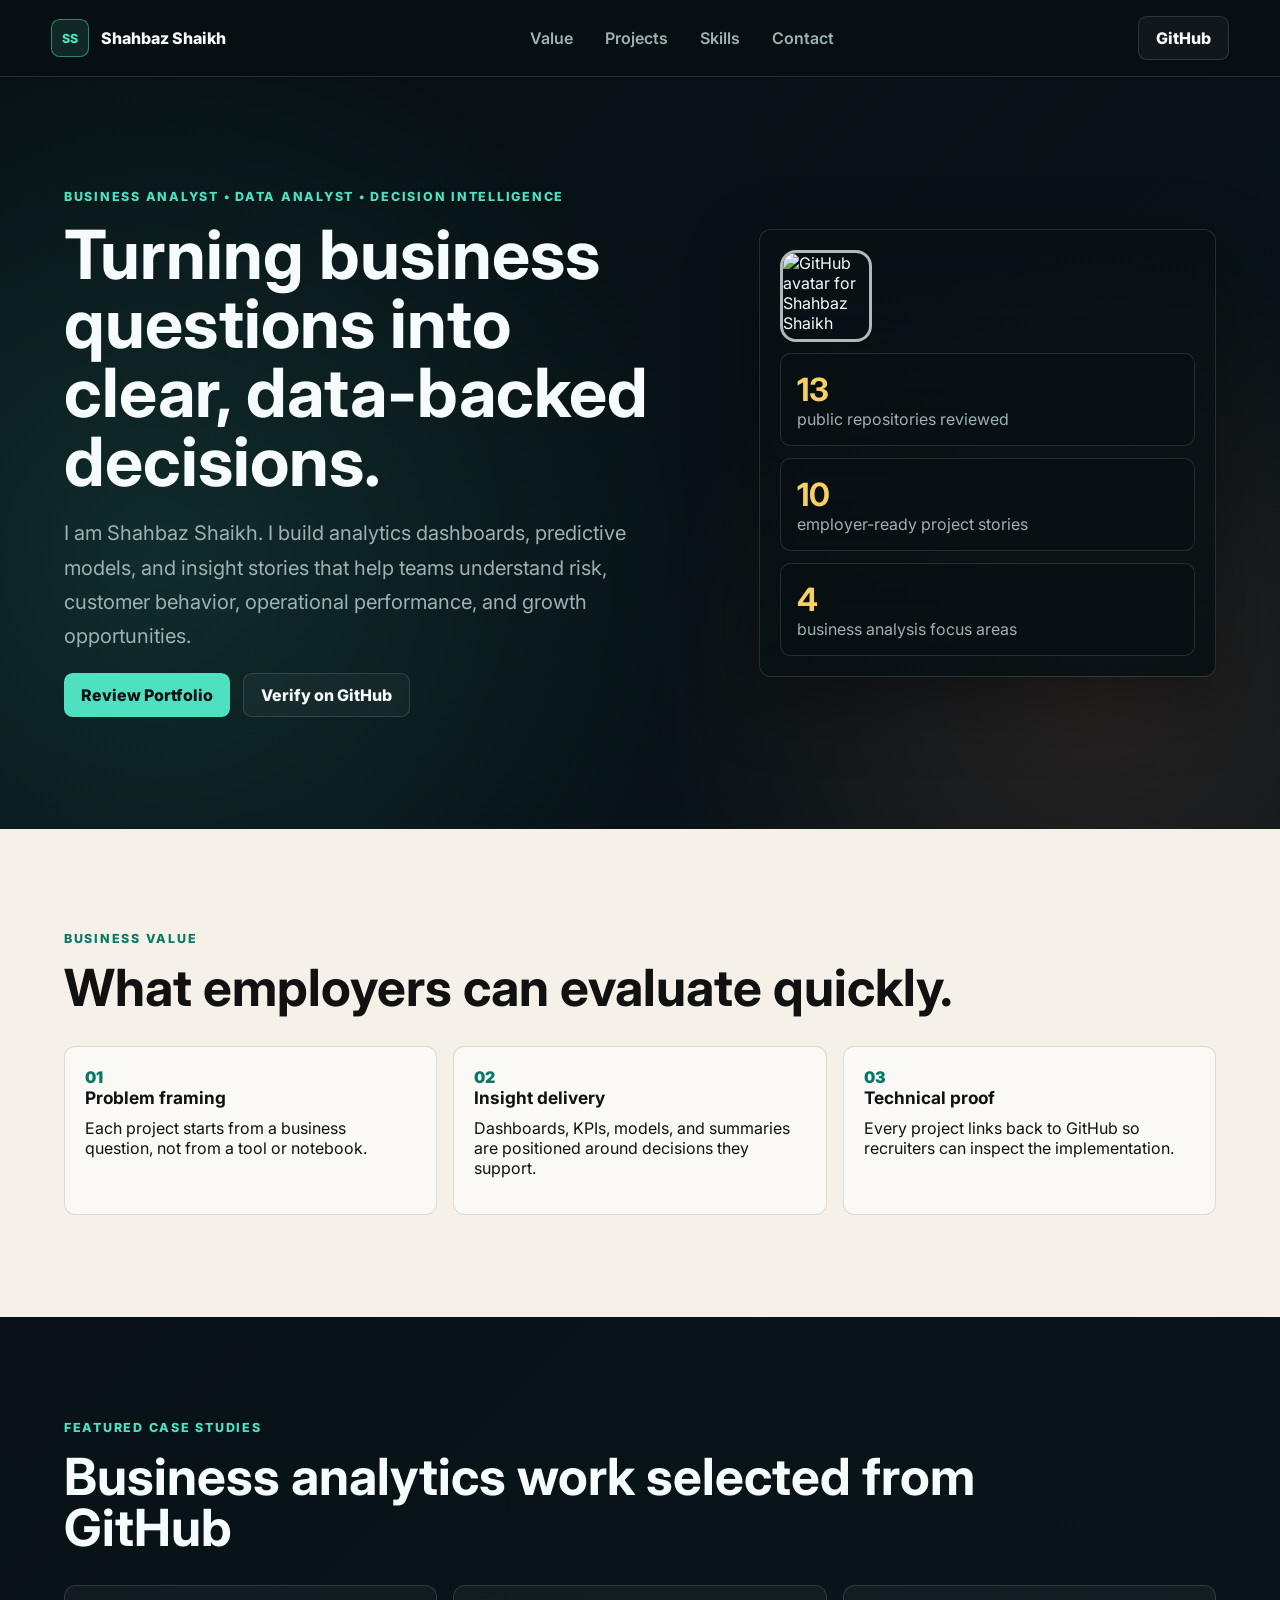
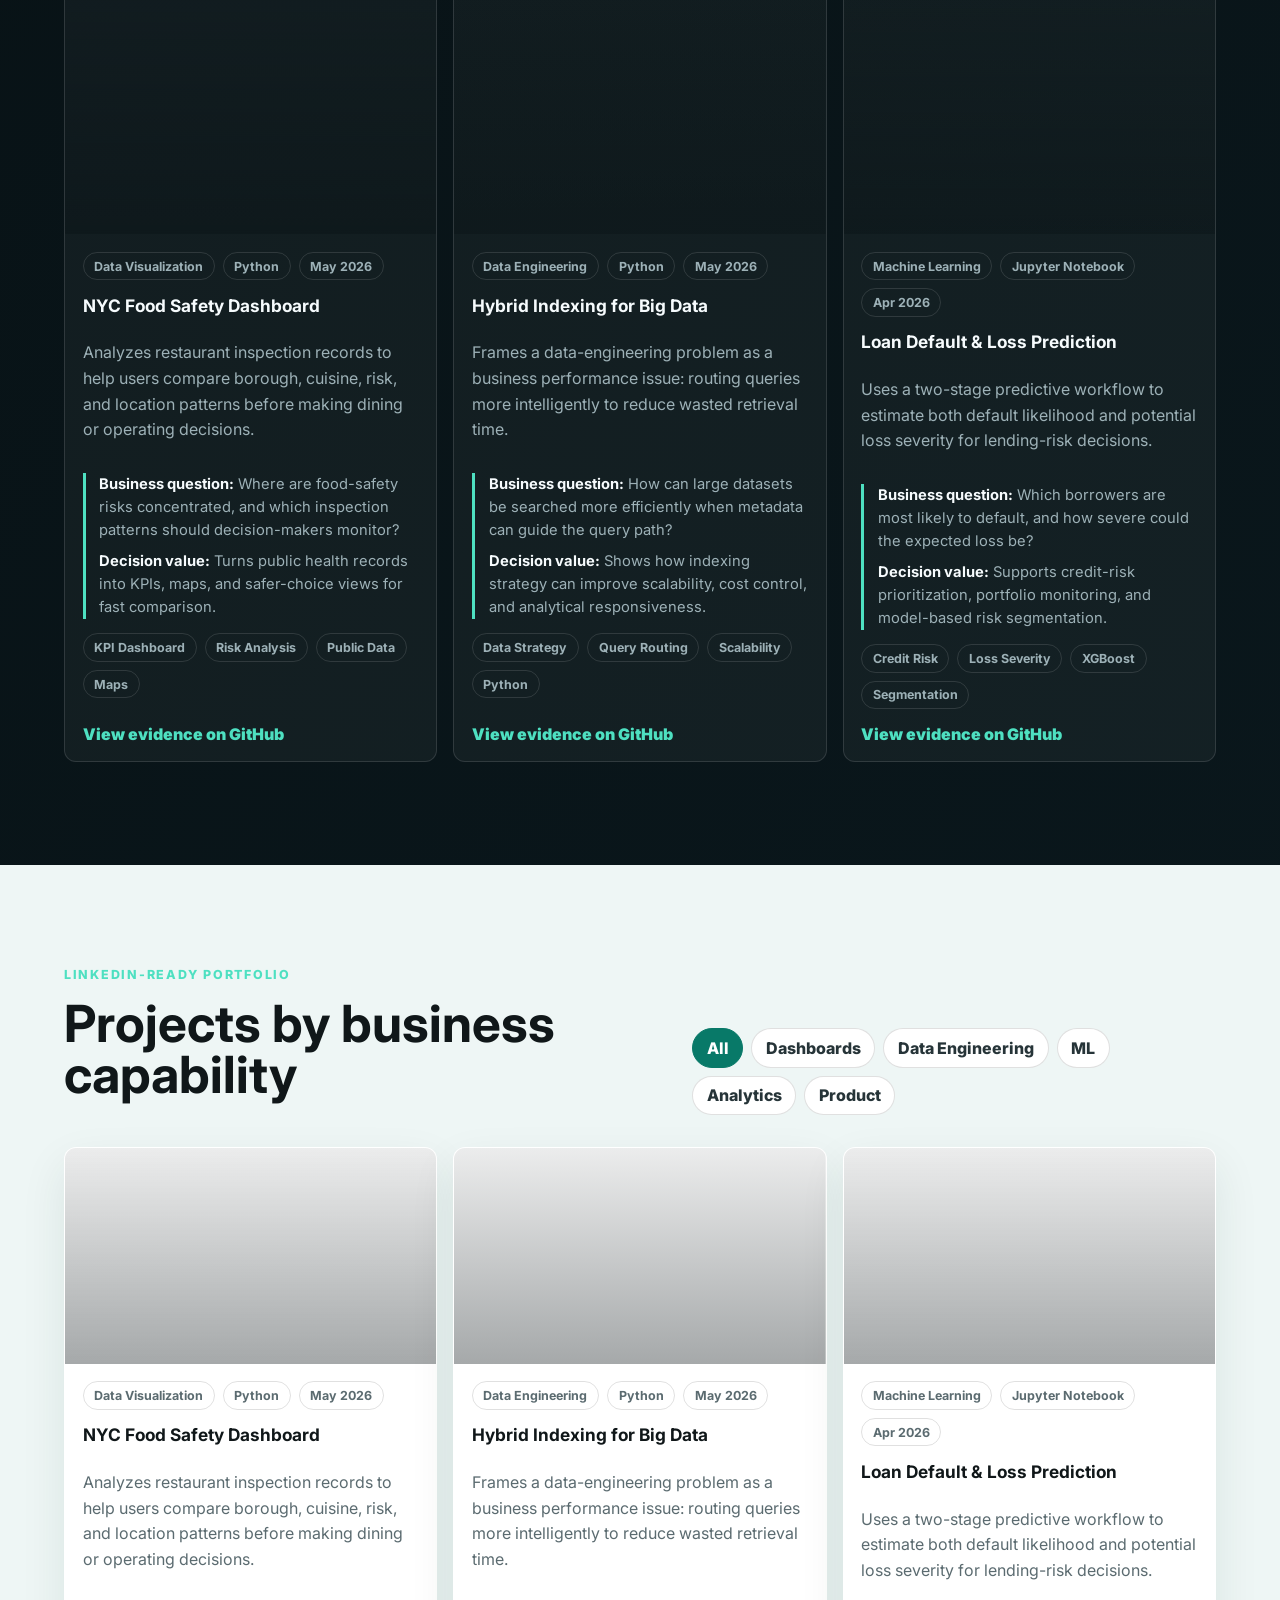
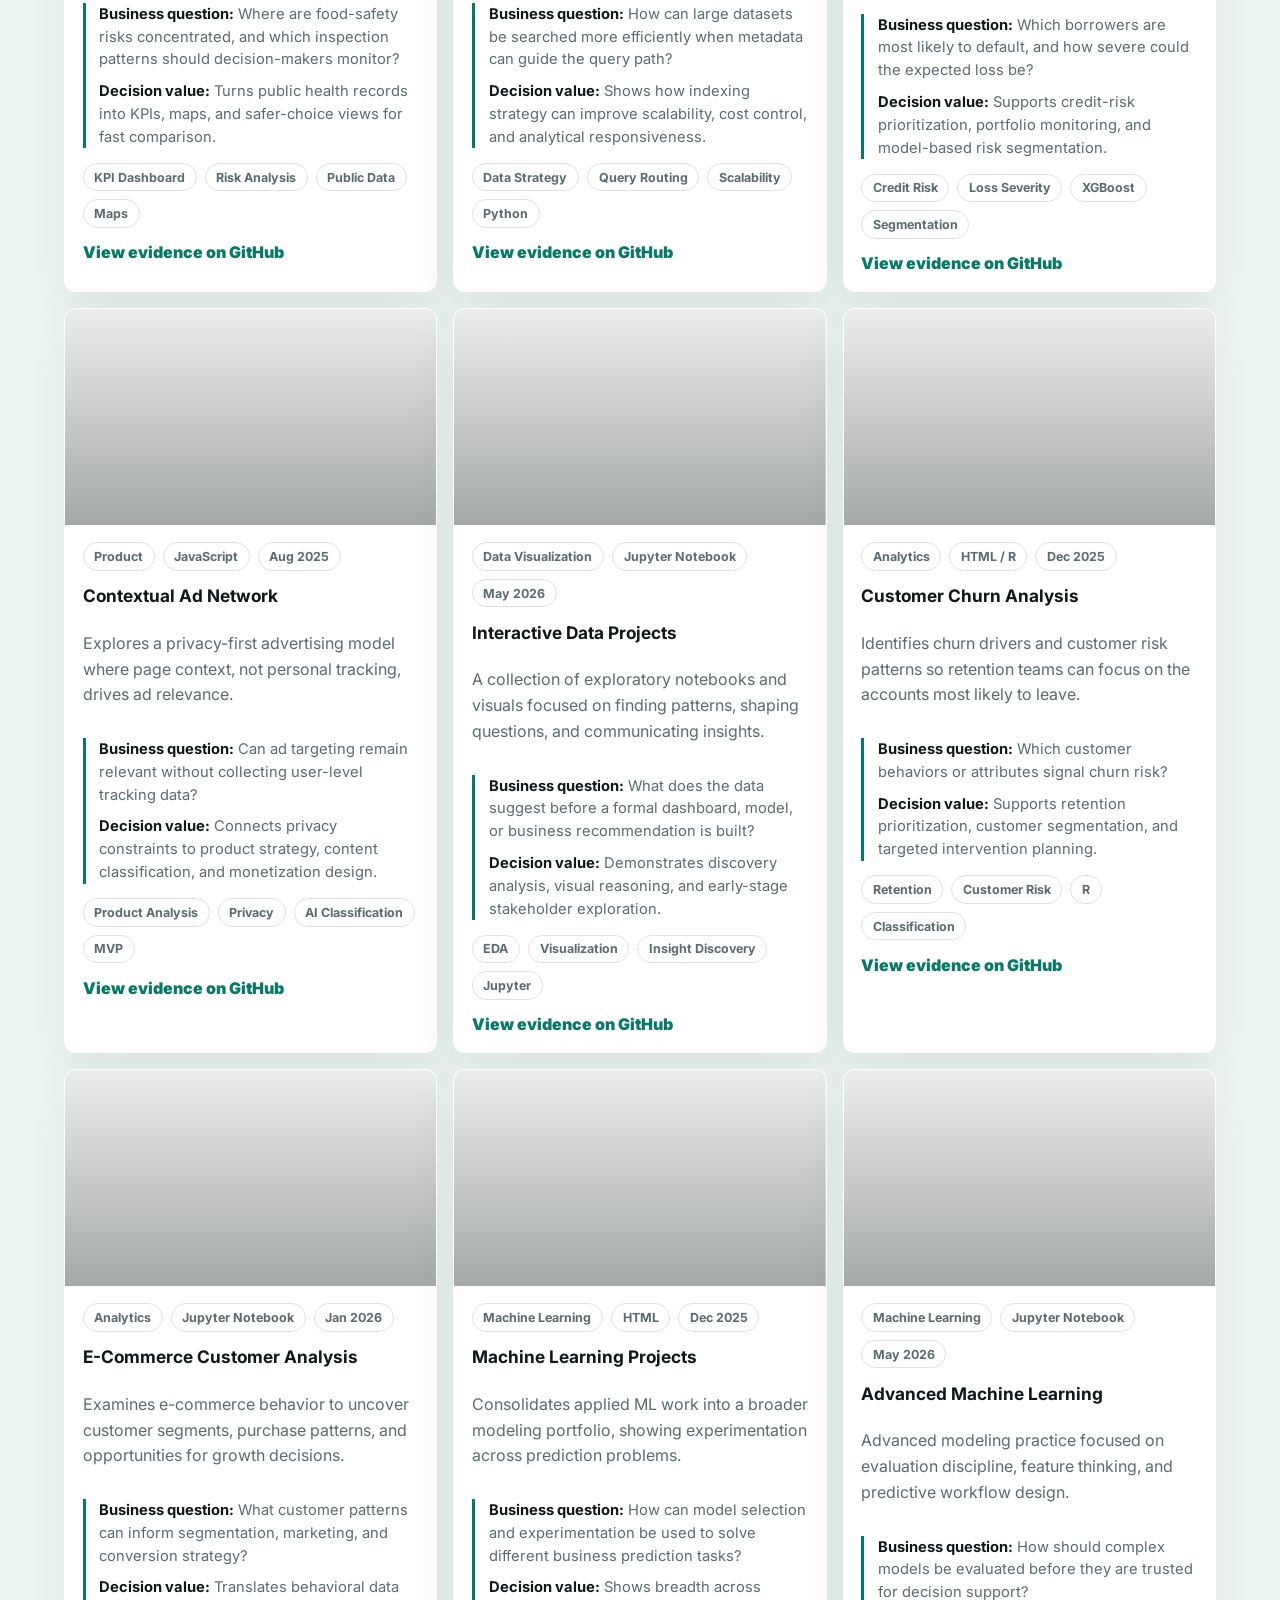
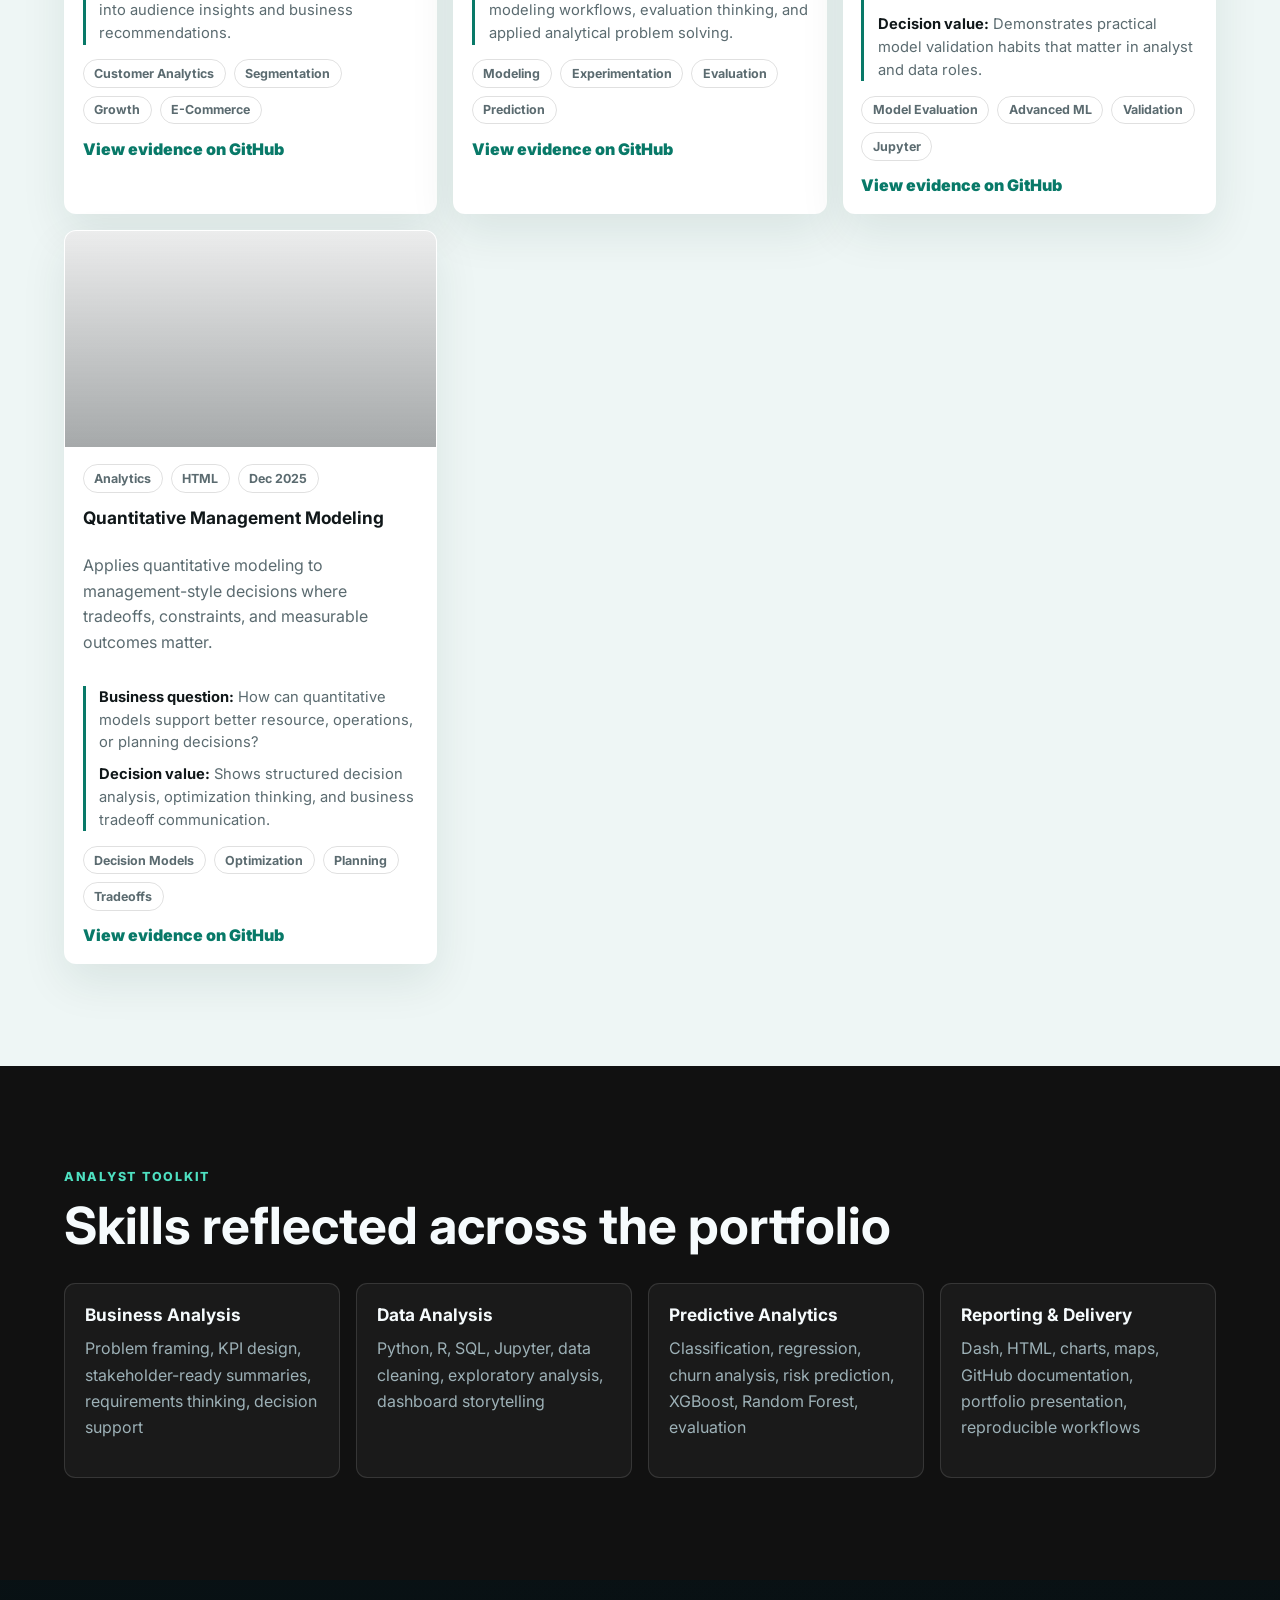
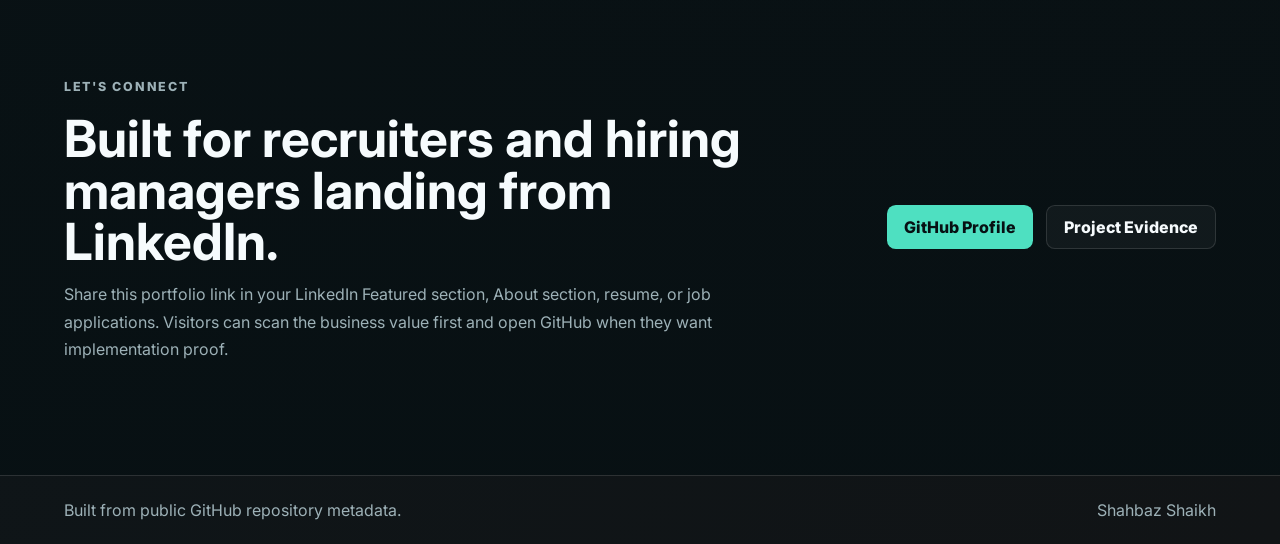
==== index.html @ 3c1bf85a "Create business analytics portfolio" ====
<!doctype html>
<html lang="en">
  <head>
    <meta charset="UTF-8" />
    <meta name="viewport" content="width=device-width, initial-scale=1.0" />
    <title>Shahbaz Shaikh | Business Analytics Portfolio</title>
    <meta
      name="description"
      content="Business analytics portfolio of Shahbaz Shaikh: dashboards, predictive analytics, customer insights, risk modeling, and decision-support projects."
    />
    <meta property="og:title" content="Shahbaz Shaikh | Business Analytics Portfolio" />
    <meta
      property="og:description"
      content="Dashboards, predictive analytics, customer insights, risk modeling, and decision-support projects with GitHub evidence."
    />
    <meta property="og:type" content="website" />
    <meta property="og:image" content="https://avatars.githubusercontent.com/u/182519014?v=4" />
    <meta name="twitter:card" content="summary" />
    <link rel="preconnect" href="https://fonts.googleapis.com" />
    <link rel="preconnect" href="https://fonts.gstatic.com" crossorigin />
    <link
      href="https://fonts.googleapis.com/css2?family=Inter:wght@400;500;600;700;800&display=swap"
      rel="stylesheet"
    />
    <link rel="stylesheet" href="styles.css" />
  </head>
  <body>
    <header class="site-header">
      <a class="brand" href="#home" aria-label="Shahbaz Shaikh home">
        <span class="brand-mark">SS</span>
        <span>Shahbaz Shaikh</span>
      </a>
      <nav class="nav-links" aria-label="Primary navigation">
        <a href="#work">Value</a>
        <a href="#projects">Projects</a>
        <a href="#skills">Skills</a>
        <a href="#contact">Contact</a>
      </nav>
      <a class="header-button" href="https://github.com/ShahbazShaikh96" target="_blank" rel="noreferrer">GitHub</a>
    </header>

    <main>
      <section class="hero" id="home">
        <div class="hero-copy">
          <p class="eyebrow">Business Analyst • Data Analyst • Decision Intelligence</p>
          <h1>Turning business questions into clear, data-backed decisions.</h1>
          <p class="hero-lede">
            I am Shahbaz Shaikh. I build analytics dashboards, predictive models, and insight
            stories that help teams understand risk, customer behavior, operational performance,
            and growth opportunities.
          </p>
          <div class="hero-actions">
            <a class="primary-button" href="#projects">Review Portfolio</a>
            <a class="secondary-button" href="https://github.com/ShahbazShaikh96?tab=repositories" target="_blank" rel="noreferrer">Verify on GitHub</a>
          </div>
        </div>
        <div class="hero-panel" aria-label="Portfolio summary">
          <img
            class="avatar"
            src="https://avatars.githubusercontent.com/u/182519014?v=4"
            alt="GitHub avatar for Shahbaz Shaikh"
          />
          <div class="signal-grid">
            <div>
              <strong>13</strong>
              <span>public repositories reviewed</span>
            </div>
            <div>
              <strong>10</strong>
              <span>employer-ready project stories</span>
            </div>
            <div>
              <strong>4</strong>
              <span>business analysis focus areas</span>
            </div>
          </div>
        </div>
      </section>

      <section class="section intro-band" id="work">
        <div class="section-heading">
          <p class="eyebrow">Business Value</p>
          <h2>What employers can evaluate quickly.</h2>
        </div>
        <div class="proof-grid">
          <article>
            <span>01</span>
            <h3>Problem framing</h3>
            <p>Each project starts from a business question, not from a tool or notebook.</p>
          </article>
          <article>
            <span>02</span>
            <h3>Insight delivery</h3>
            <p>Dashboards, KPIs, models, and summaries are positioned around decisions they support.</p>
          </article>
          <article>
            <span>03</span>
            <h3>Technical proof</h3>
            <p>Every project links back to GitHub so recruiters can inspect the implementation.</p>
          </article>
        </div>
      </section>

      <section class="section featured-section">
        <div class="section-heading">
          <p class="eyebrow">Featured Case Studies</p>
          <h2>Business analytics work selected from GitHub</h2>
        </div>
        <div class="featured-grid" id="featuredProjects"></div>
      </section>

      <section class="section projects-section" id="projects">
        <div class="section-heading project-heading">
          <div>
            <p class="eyebrow">LinkedIn-Ready Portfolio</p>
            <h2>Projects by business capability</h2>
          </div>
          <div class="filters" aria-label="Project filters">
            <button class="filter-button active" type="button" data-filter="all">All</button>
            <button class="filter-button" type="button" data-filter="Data Visualization">Dashboards</button>
            <button class="filter-button" type="button" data-filter="Data Engineering">Data Engineering</button>
            <button class="filter-button" type="button" data-filter="Machine Learning">ML</button>
            <button class="filter-button" type="button" data-filter="Analytics">Analytics</button>
            <button class="filter-button" type="button" data-filter="Product">Product</button>
          </div>
        </div>
        <div class="project-grid" id="projectGrid"></div>
      </section>

      <section class="section skills-section" id="skills">
        <div class="section-heading">
          <p class="eyebrow">Analyst Toolkit</p>
          <h2>Skills reflected across the portfolio</h2>
        </div>
        <div class="skills-grid">
          <div>
            <h3>Business Analysis</h3>
            <p>Problem framing, KPI design, stakeholder-ready summaries, requirements thinking, decision support</p>
          </div>
          <div>
            <h3>Data Analysis</h3>
            <p>Python, R, SQL, Jupyter, data cleaning, exploratory analysis, dashboard storytelling</p>
          </div>
          <div>
            <h3>Predictive Analytics</h3>
            <p>Classification, regression, churn analysis, risk prediction, XGBoost, Random Forest, evaluation</p>
          </div>
          <div>
            <h3>Reporting & Delivery</h3>
            <p>Dash, HTML, charts, maps, GitHub documentation, portfolio presentation, reproducible workflows</p>
          </div>
        </div>
      </section>

      <section class="contact-section" id="contact">
        <div>
          <p class="eyebrow">Let's Connect</p>
          <h2>Built for recruiters and hiring managers landing from LinkedIn.</h2>
          <p>
            Share this portfolio link in your LinkedIn Featured section, About section, resume, or
            job applications. Visitors can scan the business value first and open GitHub when they
            want implementation proof.
          </p>
        </div>
        <div class="contact-actions">
          <a class="primary-button" href="https://github.com/ShahbazShaikh96" target="_blank" rel="noreferrer">GitHub Profile</a>
          <a class="secondary-button" href="#projects">Project Evidence</a>
        </div>
      </section>
    </main>

    <footer class="site-footer">
      <span>Built from public GitHub repository metadata.</span>
      <span>Shahbaz Shaikh</span>
    </footer>

    <script src="script.js"></script>
  </body>
</html>
---- styles.css ----
:root {
  color-scheme: dark;
  --bg: #091014;
  --panel: #101b21;
  --panel-2: #14252b;
  --text: #f6fbfd;
  --muted: #9db1b7;
  --line: rgba(255, 255, 255, 0.12);
  --teal: #4ee0c1;
  --coral: #ff8b6b;
  --gold: #f6cf65;
  --blue: #75b7ff;
  --ink: #071013;
  --shadow: 0 24px 70px rgba(0, 0, 0, 0.36);
}

* {
  box-sizing: border-box;
}

html {
  scroll-behavior: smooth;
}

body {
  margin: 0;
  min-width: 320px;
  background:
    radial-gradient(circle at 12% 8%, rgba(78, 224, 193, 0.13), transparent 34rem),
    radial-gradient(circle at 86% 10%, rgba(255, 139, 107, 0.12), transparent 28rem),
    linear-gradient(135deg, #071013 0%, #0a171c 48%, #111416 100%);
  color: var(--text);
  font-family: Inter, system-ui, -apple-system, BlinkMacSystemFont, "Segoe UI", sans-serif;
}

a {
  color: inherit;
  text-decoration: none;
}

button {
  font: inherit;
}

.site-header {
  position: sticky;
  top: 0;
  z-index: 10;
  display: flex;
  align-items: center;
  justify-content: space-between;
  gap: 1rem;
  padding: 1rem clamp(1rem, 4vw, 4rem);
  border-bottom: 1px solid var(--line);
  background: rgba(9, 16, 20, 0.84);
  backdrop-filter: blur(18px);
}

.brand,
.nav-links,
.hero-actions,
.contact-actions,
.filters {
  display: flex;
  align-items: center;
}

.brand {
  gap: 0.75rem;
  font-weight: 800;
}

.brand-mark {
  display: grid;
  width: 2.35rem;
  height: 2.35rem;
  place-items: center;
  border: 1px solid rgba(78, 224, 193, 0.5);
  border-radius: 0.55rem;
  background: rgba(78, 224, 193, 0.12);
  color: var(--teal);
  font-size: 0.78rem;
  letter-spacing: 0;
}

.nav-links {
  gap: clamp(0.8rem, 3vw, 2rem);
  color: var(--muted);
  font-weight: 600;
}

.nav-links a:hover {
  color: var(--text);
}

.header-button,
.primary-button,
.secondary-button {
  display: inline-flex;
  min-height: 2.75rem;
  align-items: center;
  justify-content: center;
  border-radius: 0.55rem;
  padding: 0 1.05rem;
  font-weight: 800;
}

.header-button,
.secondary-button {
  border: 1px solid var(--line);
  background: rgba(255, 255, 255, 0.04);
}

.primary-button {
  background: var(--teal);
  color: var(--ink);
}

.hero {
  display: grid;
  min-height: calc(92vh - 4.75rem);
  grid-template-columns: minmax(0, 1.15fr) minmax(20rem, 0.85fr);
  align-items: center;
  gap: clamp(2rem, 6vw, 5rem);
  padding: clamp(3rem, 7vw, 5.5rem) clamp(1rem, 5vw, 5rem);
}

.hero-copy {
  max-width: 58rem;
}

.eyebrow {
  margin: 0 0 1rem;
  color: var(--teal);
  font-size: 0.78rem;
  font-weight: 800;
  letter-spacing: 0.14em;
  text-transform: uppercase;
}

h1,
h2,
h3,
p {
  margin-top: 0;
}

h1 {
  max-width: 18ch;
  margin-bottom: 1.25rem;
  font-size: clamp(2.55rem, 5.3vw, 4.7rem);
  line-height: 1.02;
  letter-spacing: 0;
}

h2 {
  margin-bottom: 0.9rem;
  font-size: clamp(2rem, 4vw, 3.8rem);
  line-height: 1;
  letter-spacing: 0;
}

h3 {
  margin-bottom: 0.65rem;
  font-size: 1.08rem;
}

.hero-lede {
  max-width: 43rem;
  color: var(--muted);
  font-size: clamp(1.05rem, 2vw, 1.26rem);
  line-height: 1.7;
}

.hero-actions,
.contact-actions {
  flex-wrap: wrap;
  gap: 0.85rem;
}

.hero-panel {
  min-height: 28rem;
  border: 1px solid var(--line);
  border-radius: 0.75rem;
  background:
    linear-gradient(rgba(7, 16, 19, 0.42), rgba(7, 16, 19, 0.86)),
    url("https://images.unsplash.com/photo-1516321318423-f06f85e504b3?auto=format&fit=crop&w=1200&q=80") center / cover;
  box-shadow: var(--shadow);
  padding: 1.25rem;
  display: flex;
  flex-direction: column;
  justify-content: space-between;
}

.avatar {
  width: 5.75rem;
  height: 5.75rem;
  border: 3px solid rgba(255, 255, 255, 0.7);
  border-radius: 1rem;
  object-fit: cover;
}

.signal-grid {
  display: grid;
  gap: 0.75rem;
}

.signal-grid div {
  border: 1px solid var(--line);
  border-radius: 0.65rem;
  background: rgba(9, 16, 20, 0.72);
  padding: 1rem;
}

.signal-grid strong {
  display: block;
  color: var(--gold);
  font-size: 2rem;
}

.signal-grid span {
  color: var(--muted);
}

.section {
  padding: clamp(4rem, 8vw, 7rem) clamp(1rem, 5vw, 5rem);
}

.section-heading {
  max-width: 58rem;
  margin-bottom: 2rem;
}

.intro-band {
  background: #f5f1e8;
  color: #111;
}

.intro-band .eyebrow {
  color: #087968;
}

.proof-grid,
.featured-grid,
.project-grid,
.skills-grid {
  display: grid;
  gap: 1rem;
}

.proof-grid {
  grid-template-columns: repeat(3, minmax(0, 1fr));
}

.proof-grid article,
.skills-grid div {
  border: 1px solid rgba(0, 0, 0, 0.12);
  border-radius: 0.7rem;
  background: rgba(255, 255, 255, 0.58);
  padding: 1.25rem;
}

.proof-grid span {
  color: #087968;
  font-weight: 900;
}

.featured-grid {
  grid-template-columns: repeat(3, minmax(0, 1fr));
}

.featured-card,
.project-card {
  overflow: hidden;
  border: 1px solid var(--line);
  border-radius: 0.75rem;
  background: rgba(255, 255, 255, 0.045);
}

.featured-card {
  min-height: 40rem;
  display: flex;
  flex-direction: column;
}

.project-image {
  min-height: 13.5rem;
  background-position: center;
  background-size: cover;
}

.featured-card .project-image {
  min-height: 15.5rem;
}

.card-body {
  display: flex;
  min-height: 0;
  flex: 1;
  flex-direction: column;
  gap: 0.9rem;
  padding: 1.1rem;
}

.project-meta,
.tag-list {
  display: flex;
  flex-wrap: wrap;
  gap: 0.5rem;
}

.project-meta span,
.tag-list span {
  border: 1px solid var(--line);
  border-radius: 999px;
  padding: 0.36rem 0.66rem;
  color: var(--muted);
  font-size: 0.78rem;
  font-weight: 700;
}

.card-body p {
  color: var(--muted);
  line-height: 1.6;
}

.impact-list {
  display: grid;
  gap: 0.55rem;
  border-left: 3px solid var(--teal);
  padding-left: 0.85rem;
}

.impact-list p {
  margin: 0;
  font-size: 0.92rem;
  line-height: 1.55;
}

.impact-list strong {
  color: var(--text);
}

.card-link {
  margin-top: auto;
  color: var(--teal);
  font-weight: 900;
}

.projects-section {
  background: #eef6f5;
  color: #101719;
}

.project-heading {
  max-width: none;
  display: flex;
  align-items: end;
  justify-content: space-between;
  gap: 1rem;
}

.filters {
  flex-wrap: wrap;
  gap: 0.5rem;
}

.filter-button {
  min-height: 2.45rem;
  border: 1px solid rgba(0, 0, 0, 0.12);
  border-radius: 999px;
  background: white;
  color: #263438;
  cursor: pointer;
  font-weight: 800;
  padding: 0 0.85rem;
}

.filter-button.active {
  border-color: #087968;
  background: #087968;
  color: white;
}

.project-grid {
  grid-template-columns: repeat(3, minmax(0, 1fr));
}

.project-card {
  background: white;
  color: #101719;
  box-shadow: 0 18px 46px rgba(13, 52, 48, 0.09);
}

.project-card .card-body p,
.project-card .project-meta span,
.project-card .tag-list span {
  color: #5b6b70;
}

.project-card .impact-list {
  border-left-color: #087968;
}

.project-card .impact-list strong {
  color: #101719;
}

.project-card .project-meta span,
.project-card .tag-list span {
  border-color: rgba(0, 0, 0, 0.12);
}

.project-card .card-link {
  color: #087968;
}

.skills-section {
  background: #111;
}

.skills-grid {
  grid-template-columns: repeat(4, minmax(0, 1fr));
}

.skills-grid div {
  border-color: var(--line);
  background: rgba(255, 255, 255, 0.04);
}

.skills-grid p {
  color: var(--muted);
  line-height: 1.65;
}

.contact-section {
  display: flex;
  align-items: center;
  justify-content: space-between;
  gap: 2rem;
  padding: clamp(4rem, 8vw, 6rem) clamp(1rem, 5vw, 5rem);
  background:
    linear-gradient(rgba(7, 16, 19, 0.78), rgba(7, 16, 19, 0.9)),
    url("https://images.unsplash.com/photo-1451187580459-43490279c0fa?auto=format&fit=crop&w=1600&q=80") center / cover;
}

.contact-section > div:first-child {
  max-width: 45rem;
}

.contact-section p {
  color: var(--muted);
  line-height: 1.7;
}

.site-footer {
  display: flex;
  justify-content: space-between;
  gap: 1rem;
  padding: 1.5rem clamp(1rem, 5vw, 5rem);
  color: var(--muted);
  border-top: 1px solid var(--line);
}

@media (max-width: 980px) {
  .hero,
  .proof-grid,
  .featured-grid,
  .project-grid,
  .skills-grid {
    grid-template-columns: 1fr 1fr;
  }

  .hero {
    min-height: auto;
  }

  .project-heading,
  .contact-section {
    align-items: flex-start;
    flex-direction: column;
  }
}

@media (max-width: 720px) {
  .site-header {
    align-items: flex-start;
    flex-direction: column;
  }

  .nav-links {
    width: 100%;
    justify-content: space-between;
  }

  .header-button {
    display: none;
  }

  .hero,
  .proof-grid,
  .featured-grid,
  .project-grid,
  .skills-grid {
    grid-template-columns: 1fr;
  }

  h1 {
    font-size: clamp(2.7rem, 17vw, 4.8rem);
  }

  .hero-panel {
    min-height: 25rem;
  }

  .site-footer {
    flex-direction: column;
  }
}
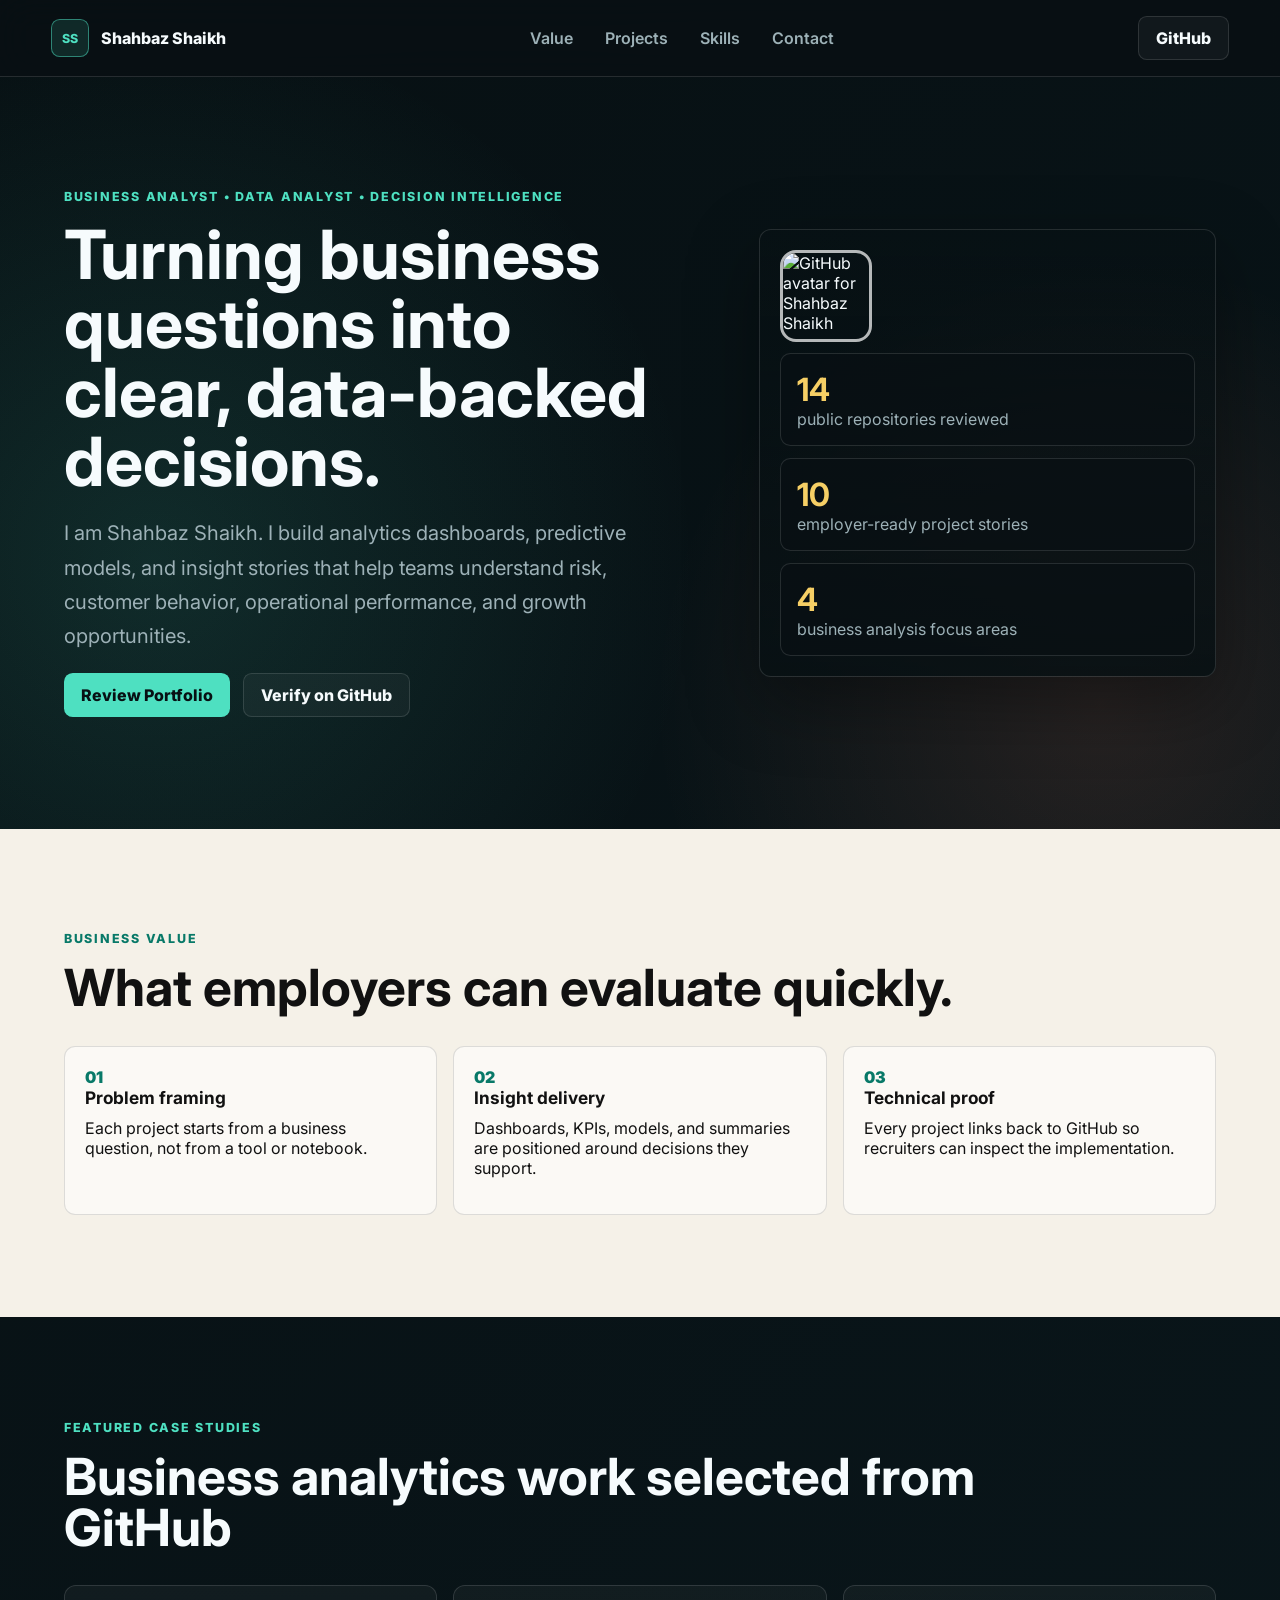
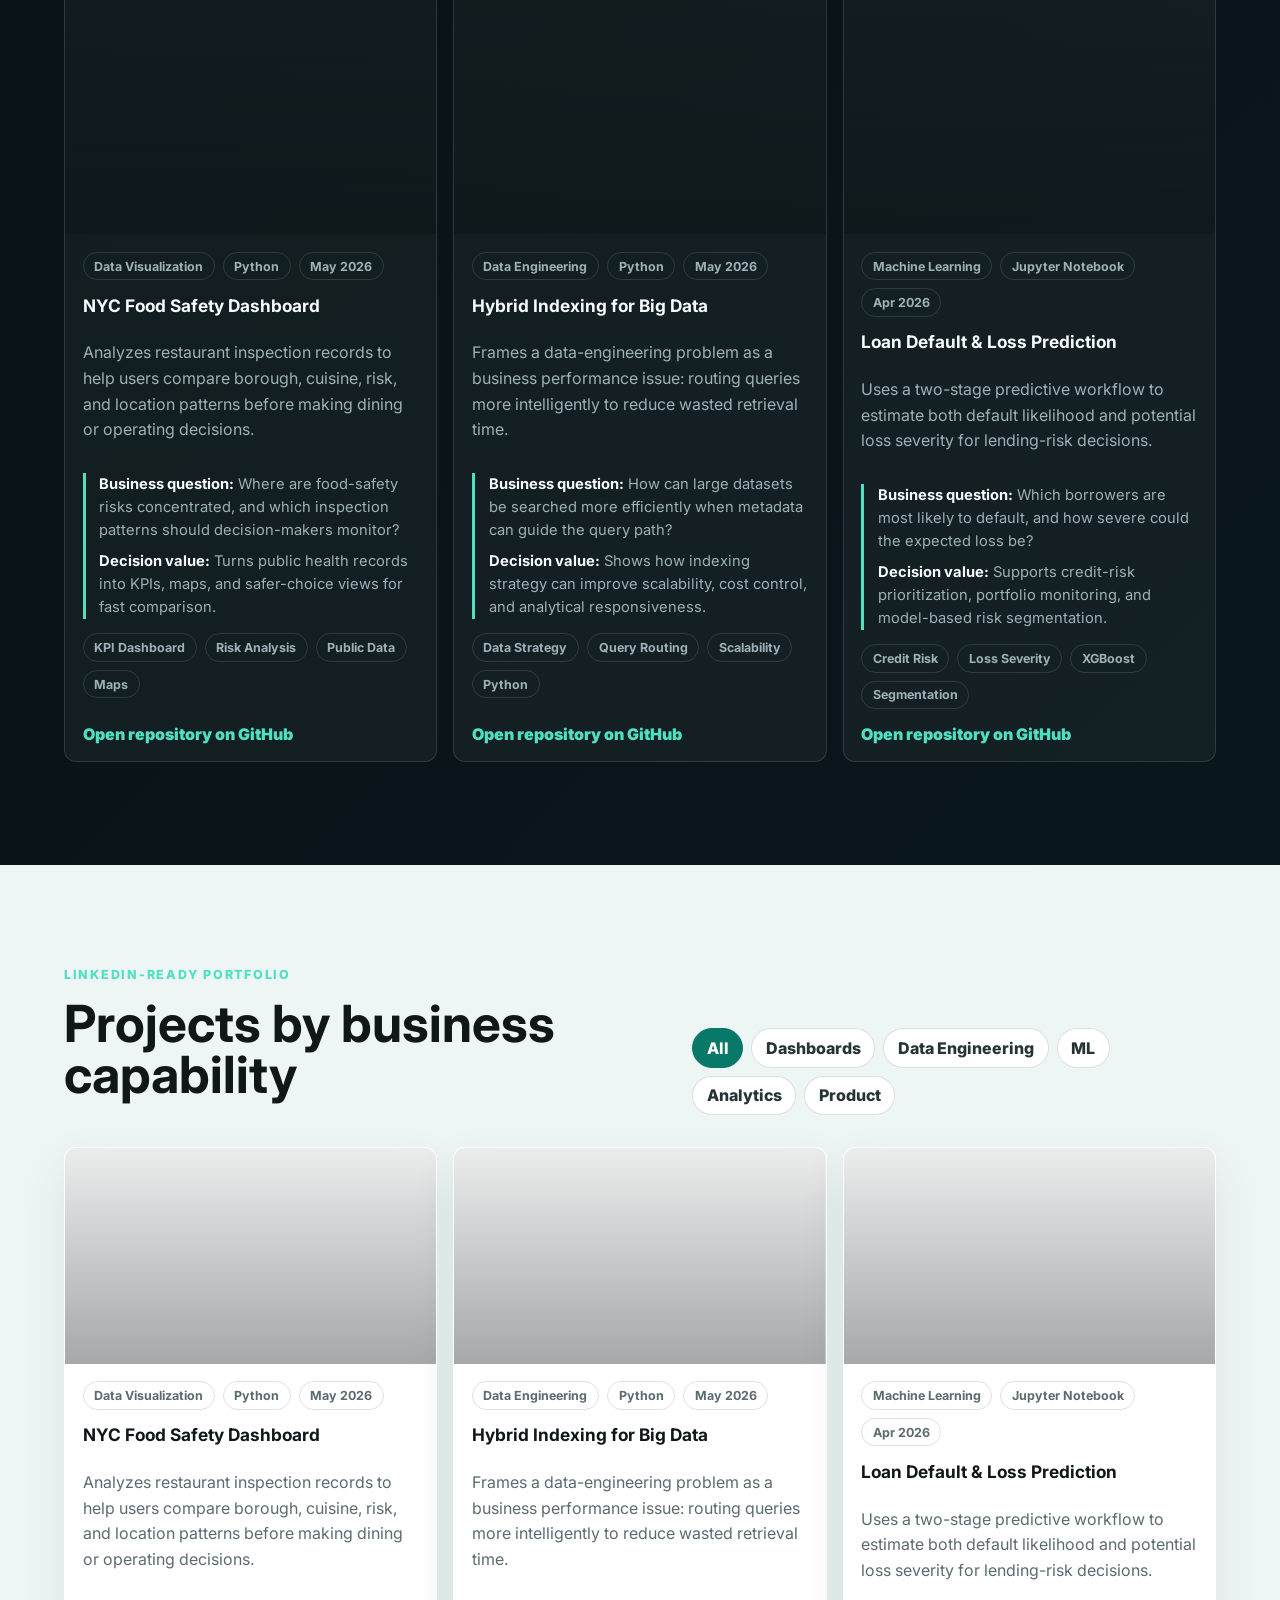
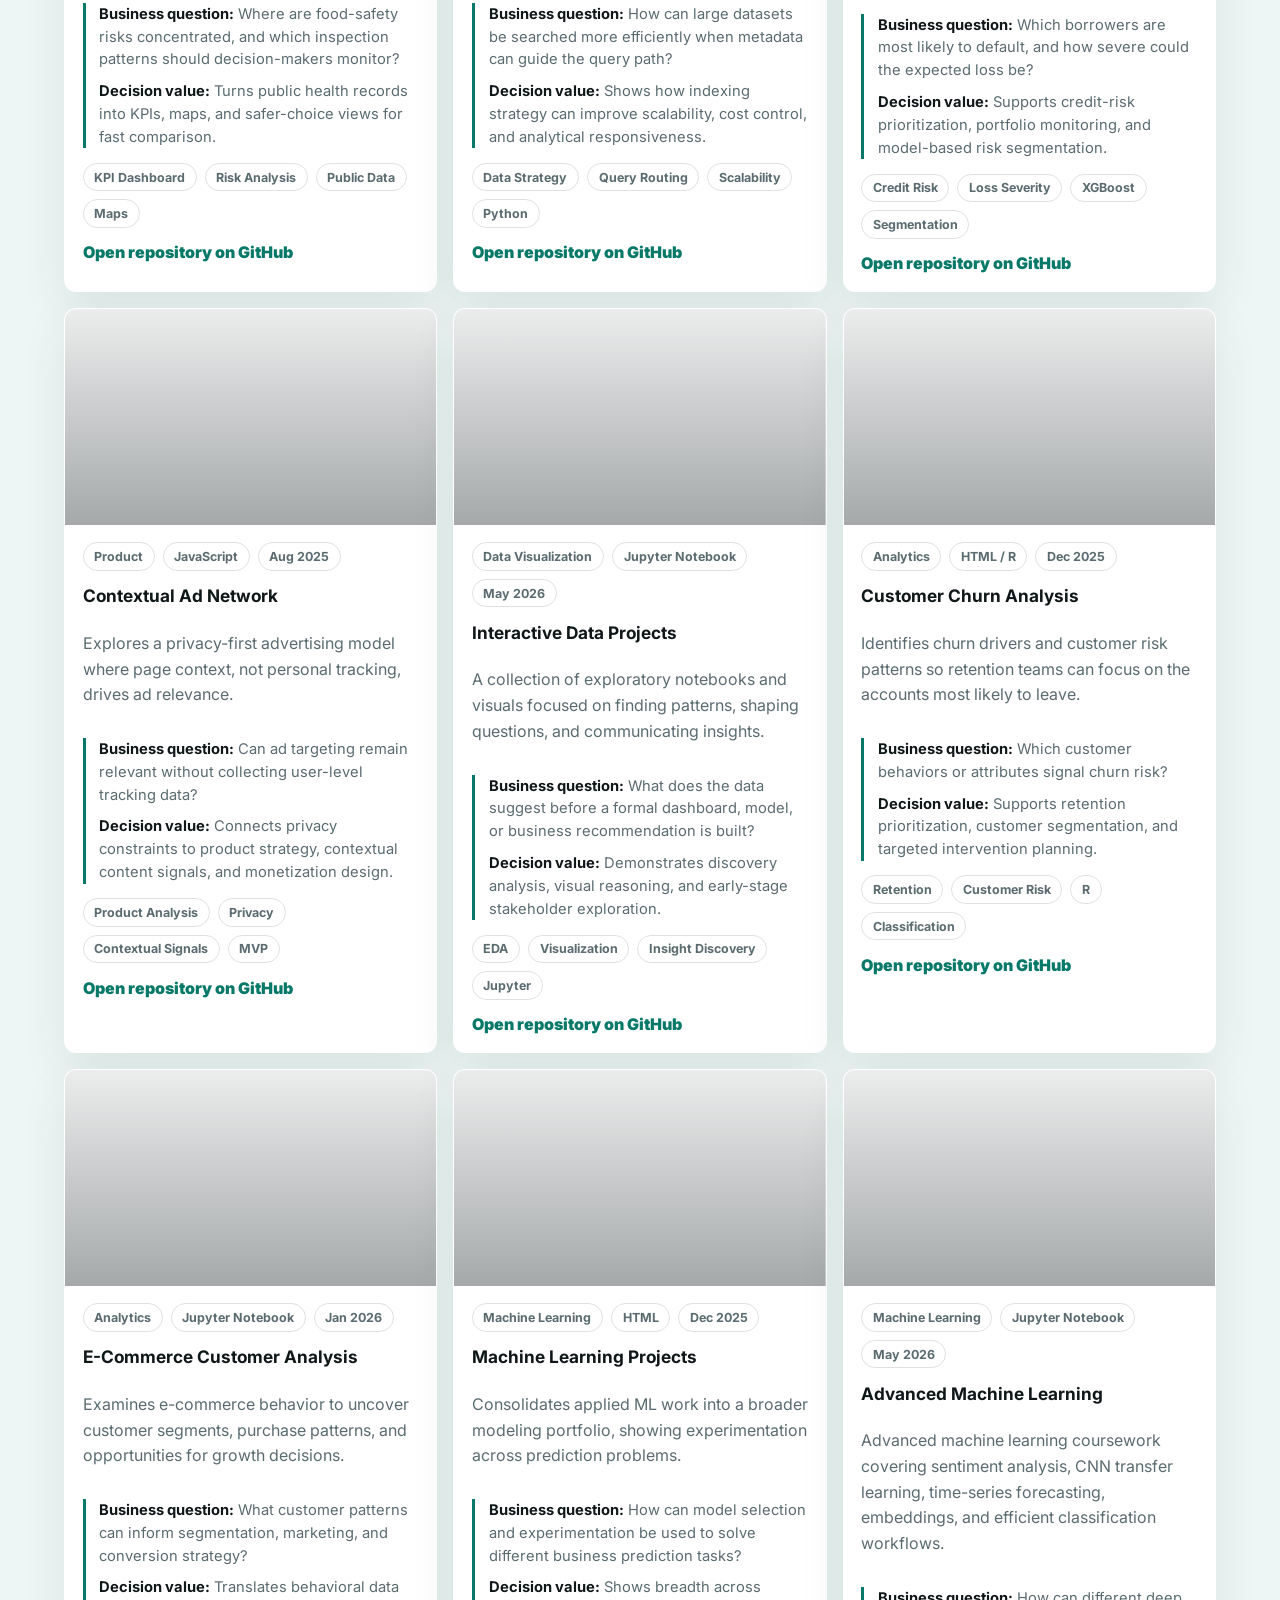
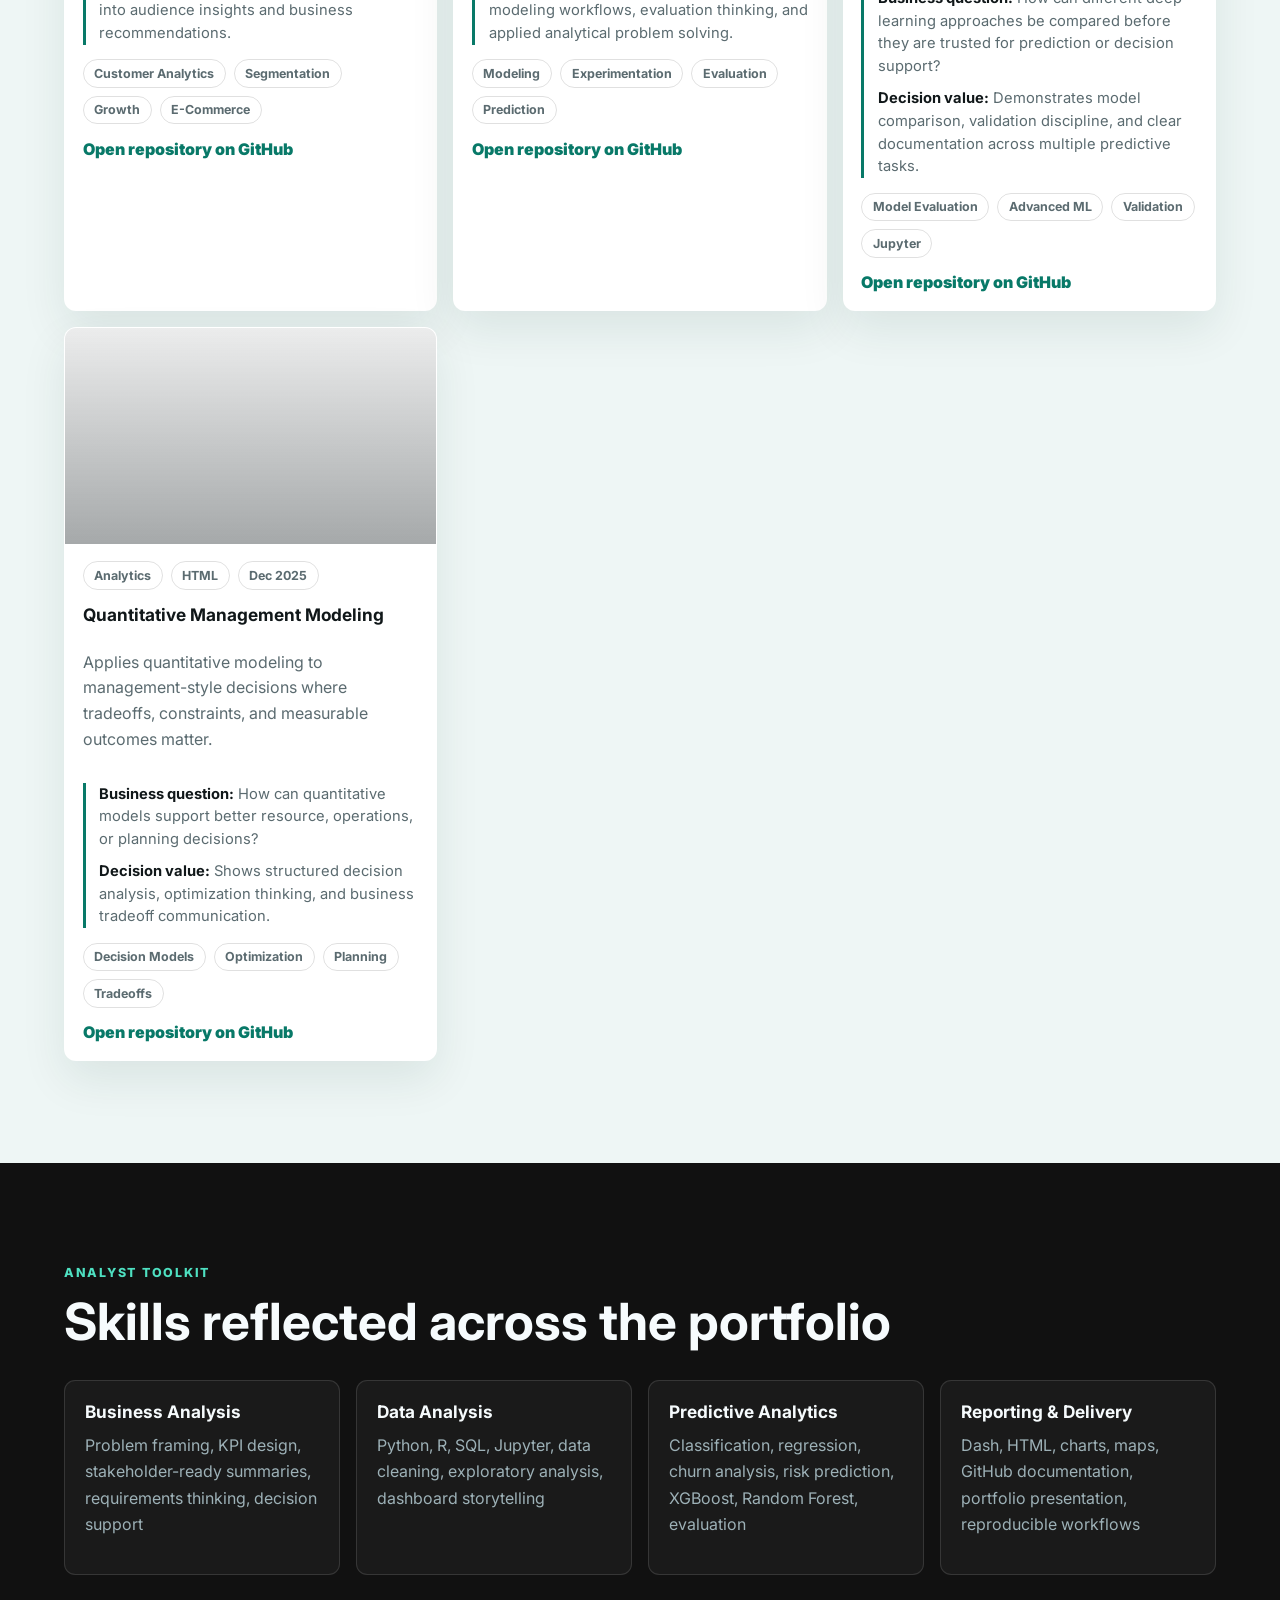
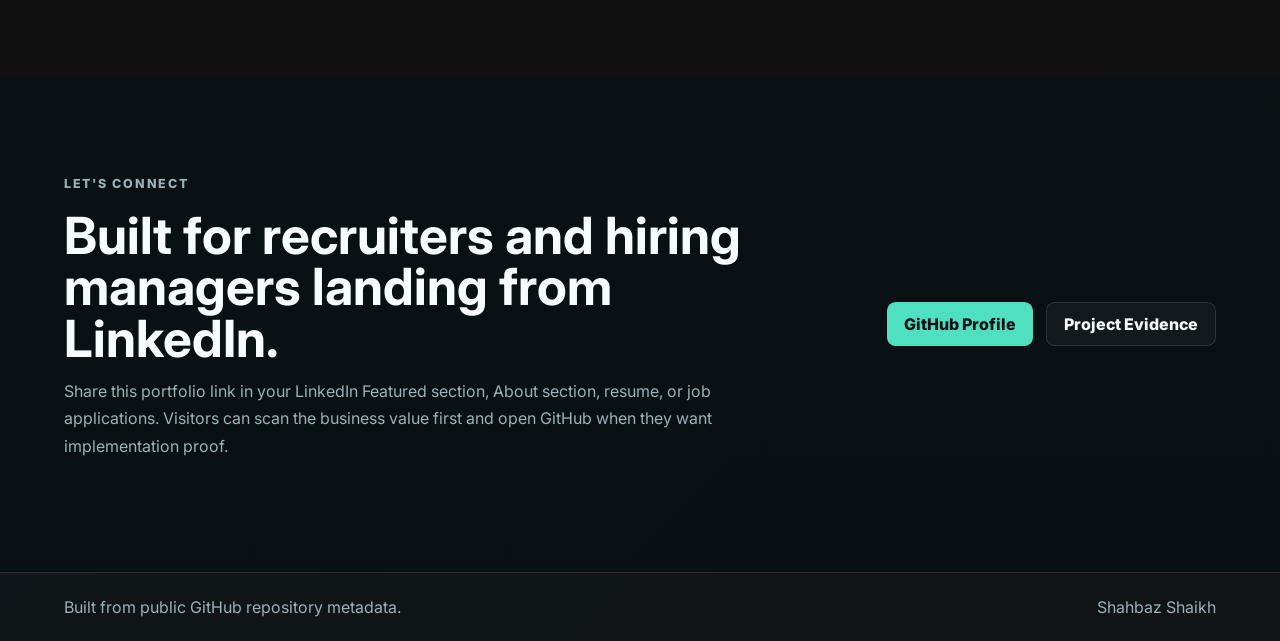
==== commit d6245629: "Refresh portfolio project presentation" ====
--- a/index.html
+++ b/index.html
@@ -62,7 +62,7 @@
           />
           <div class="signal-grid">
             <div>
-              <strong>13</strong>
+              <strong>14</strong>
               <span>public repositories reviewed</span>
             </div>
             <div>
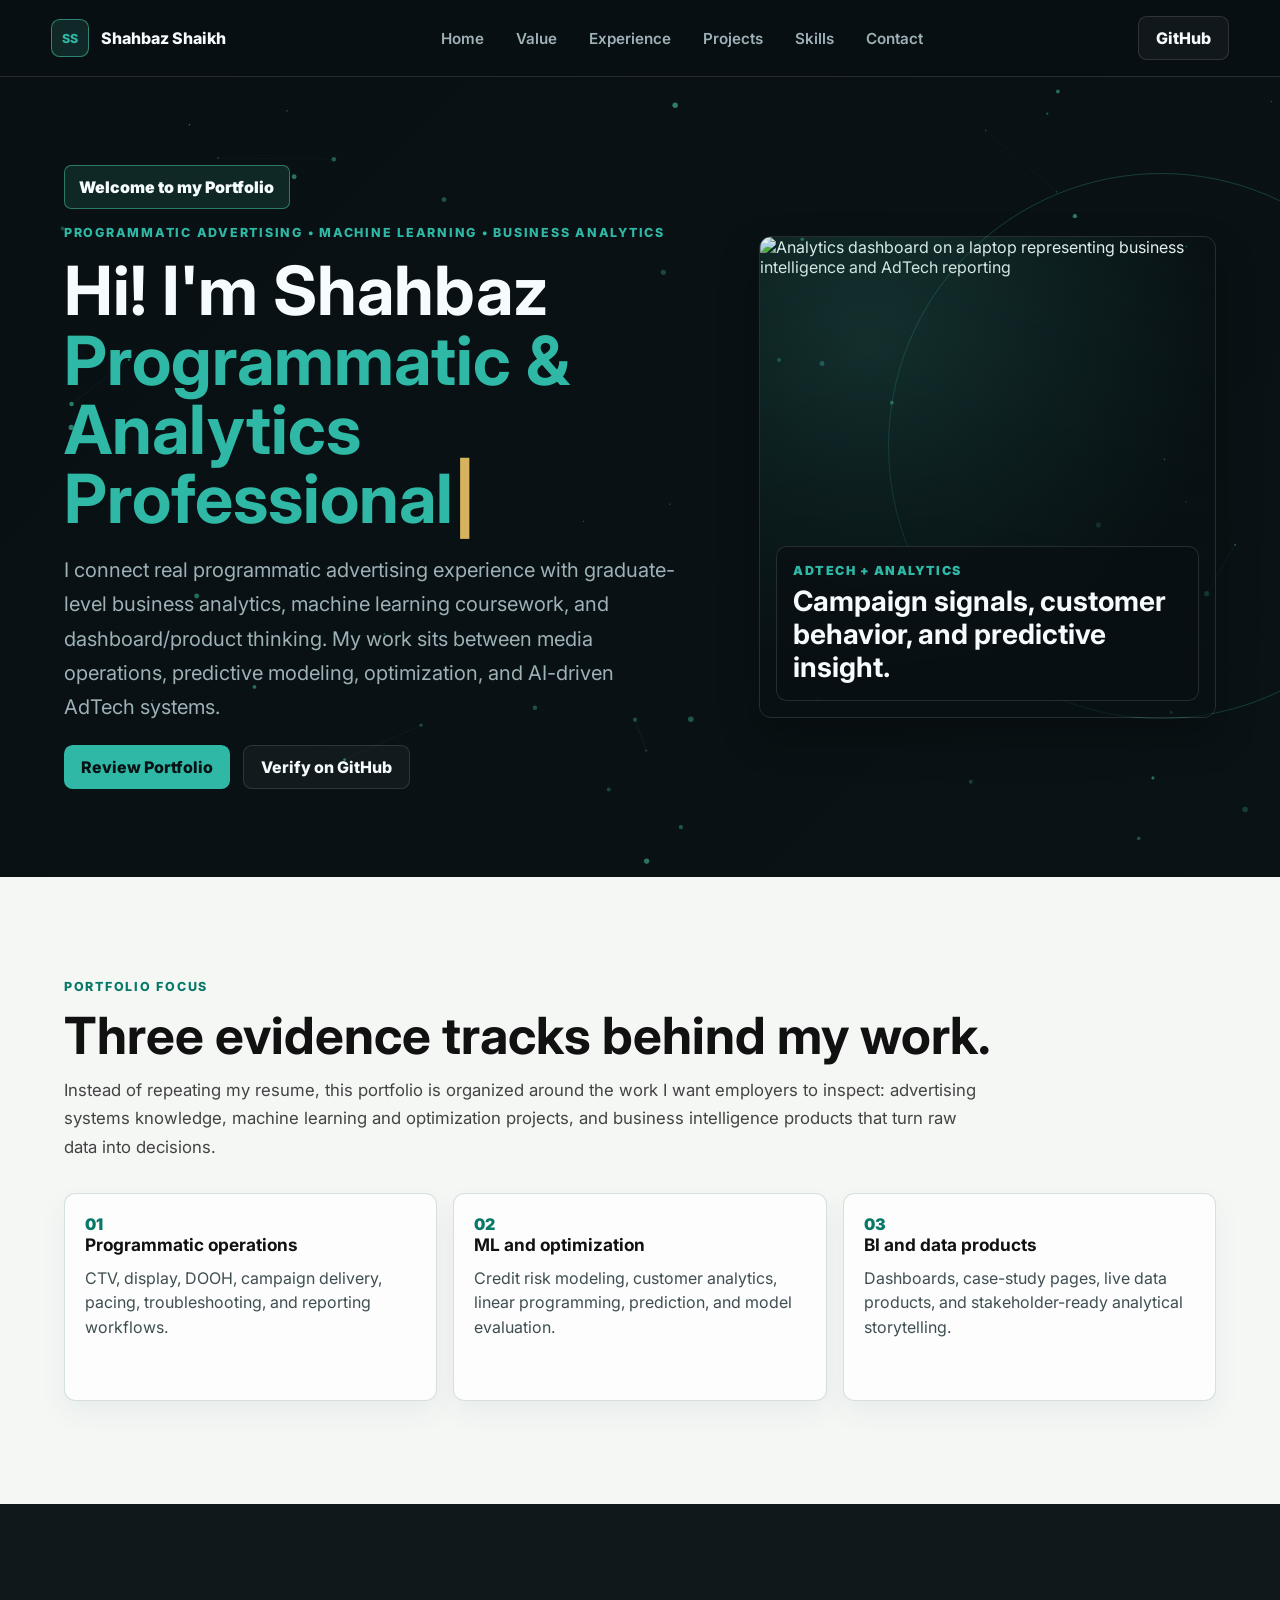
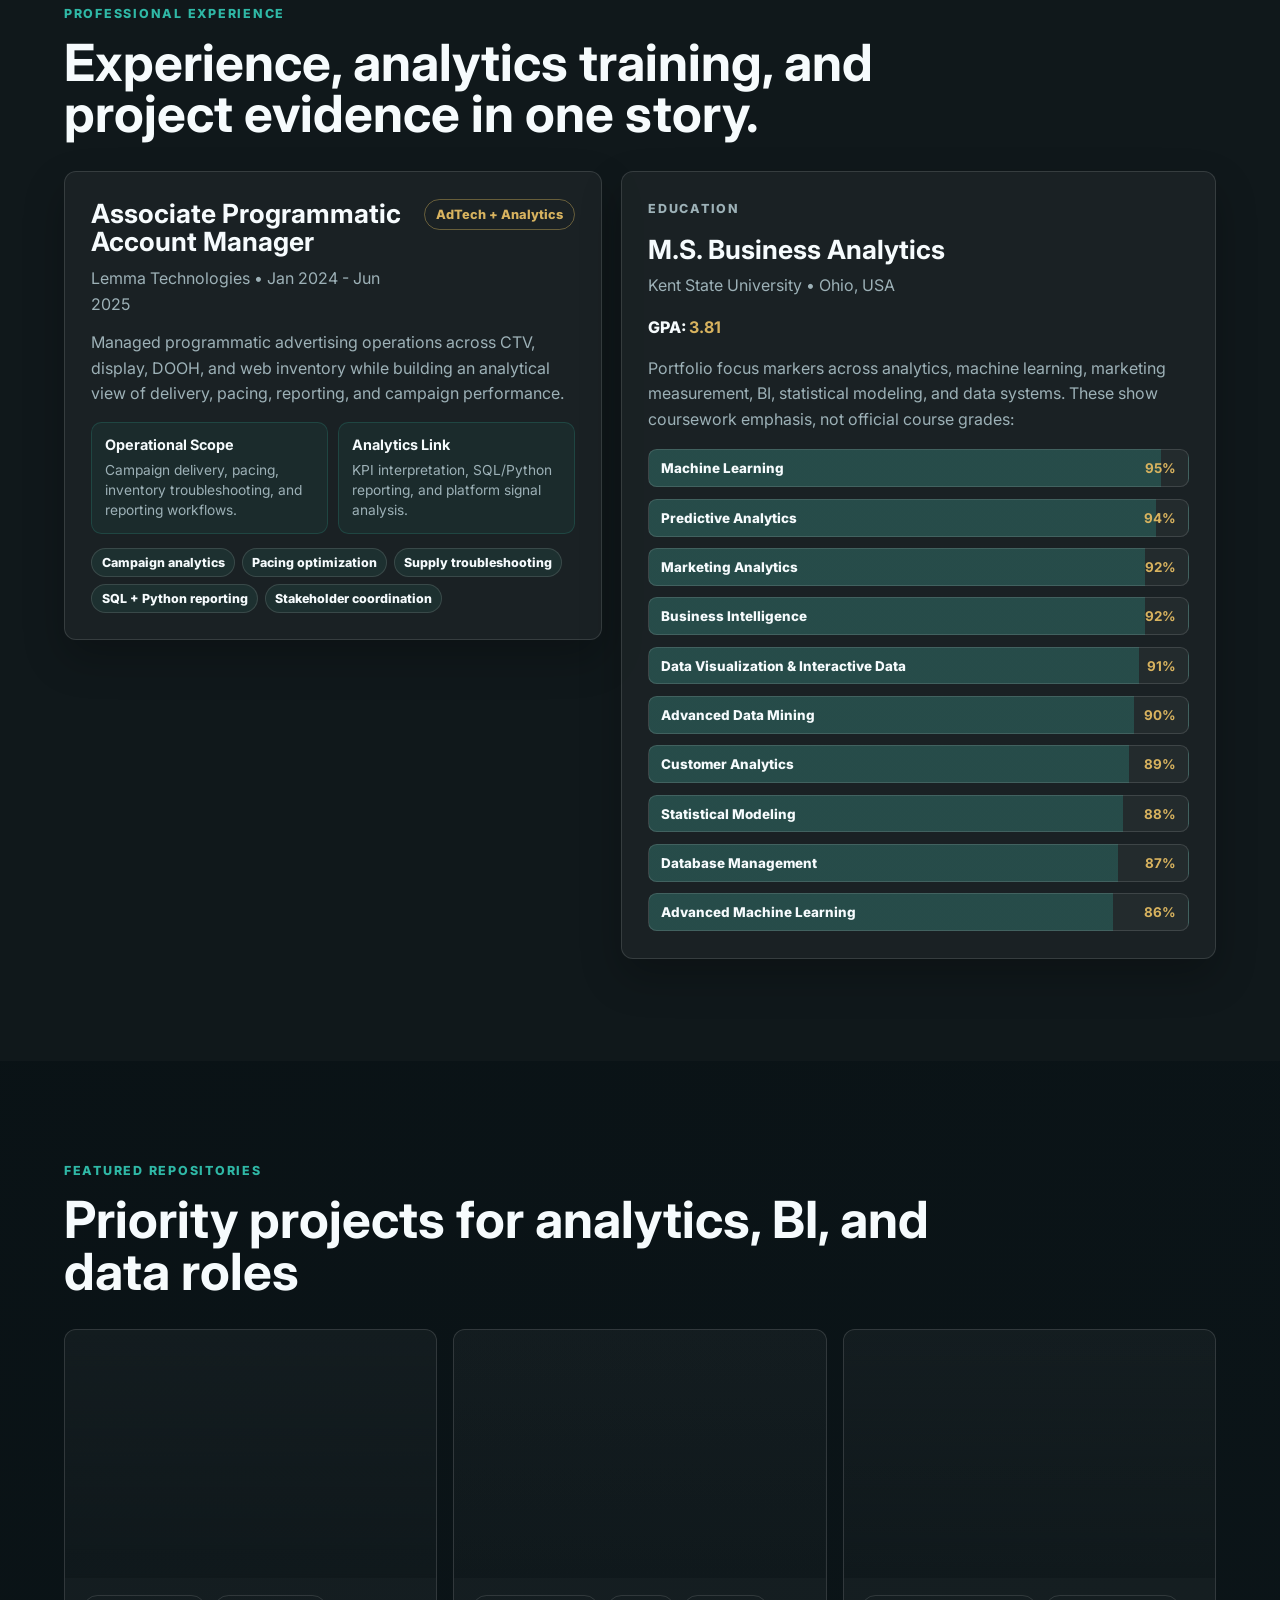
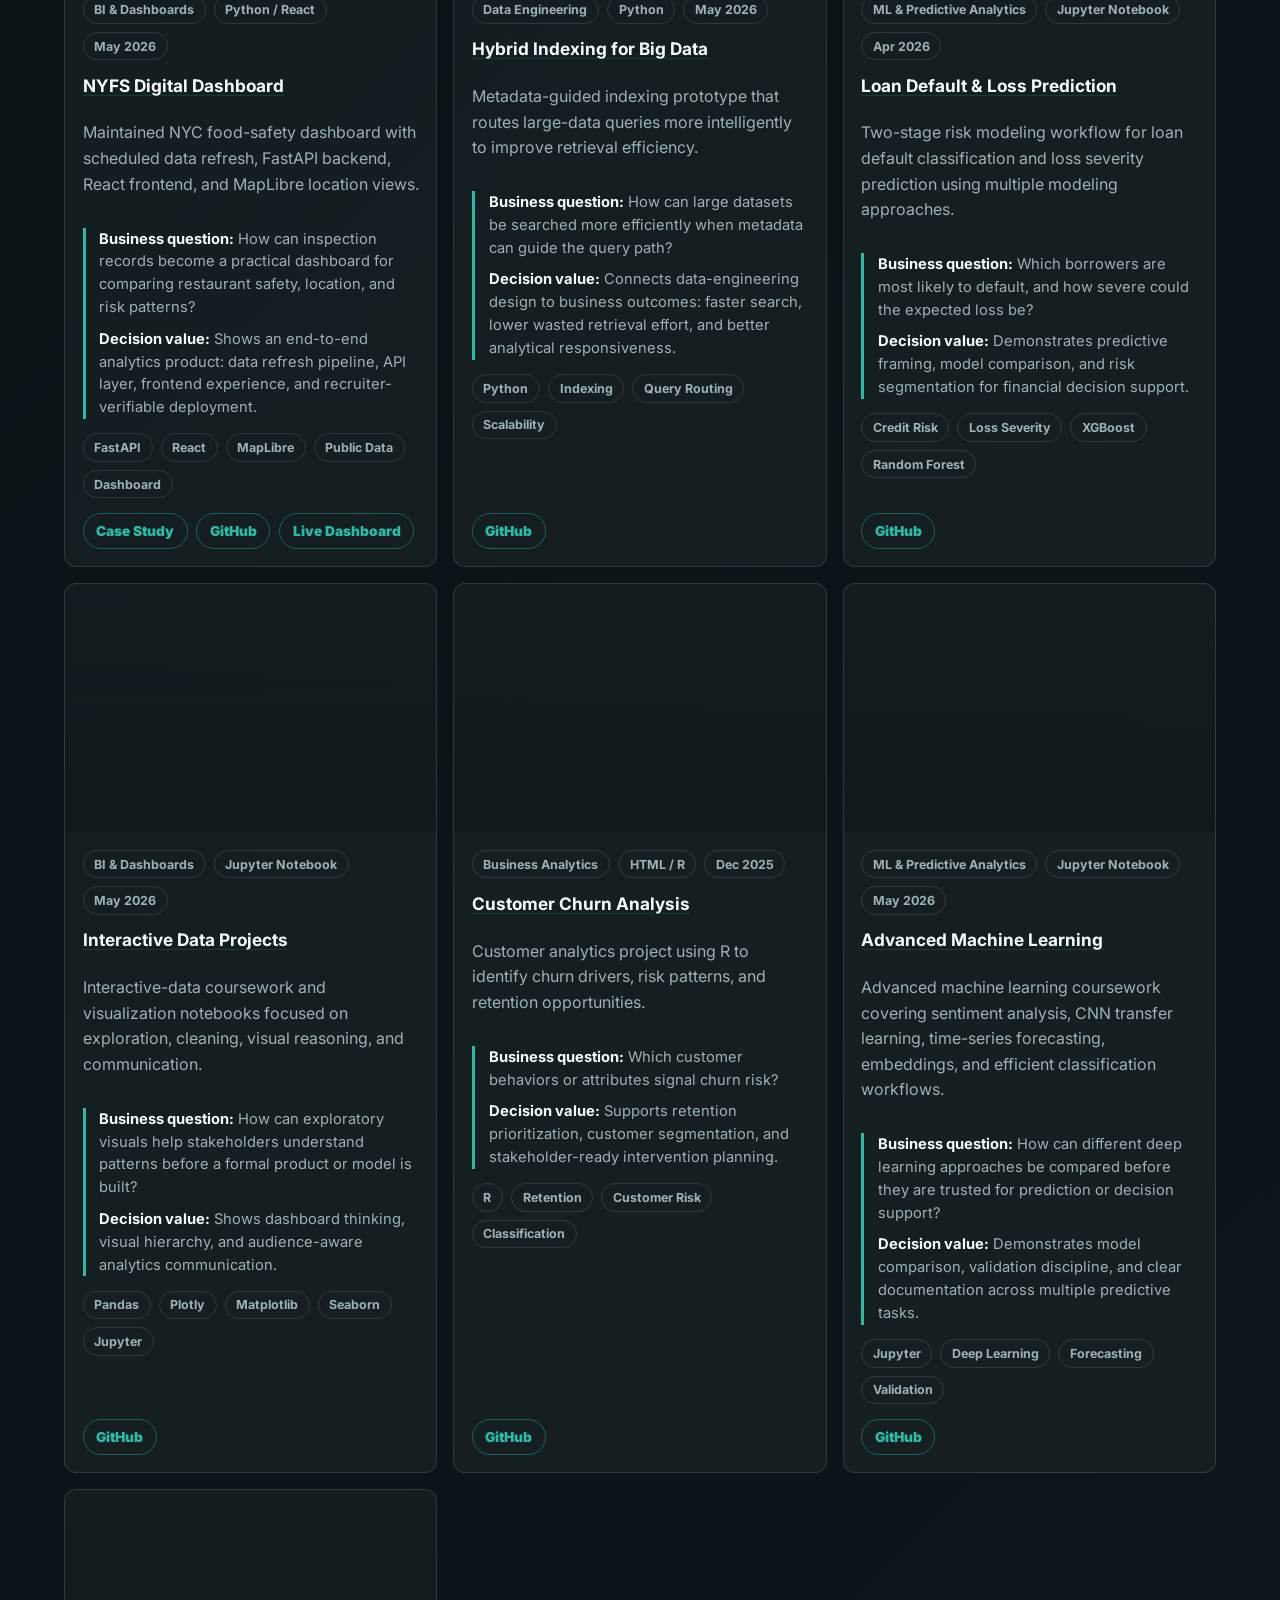
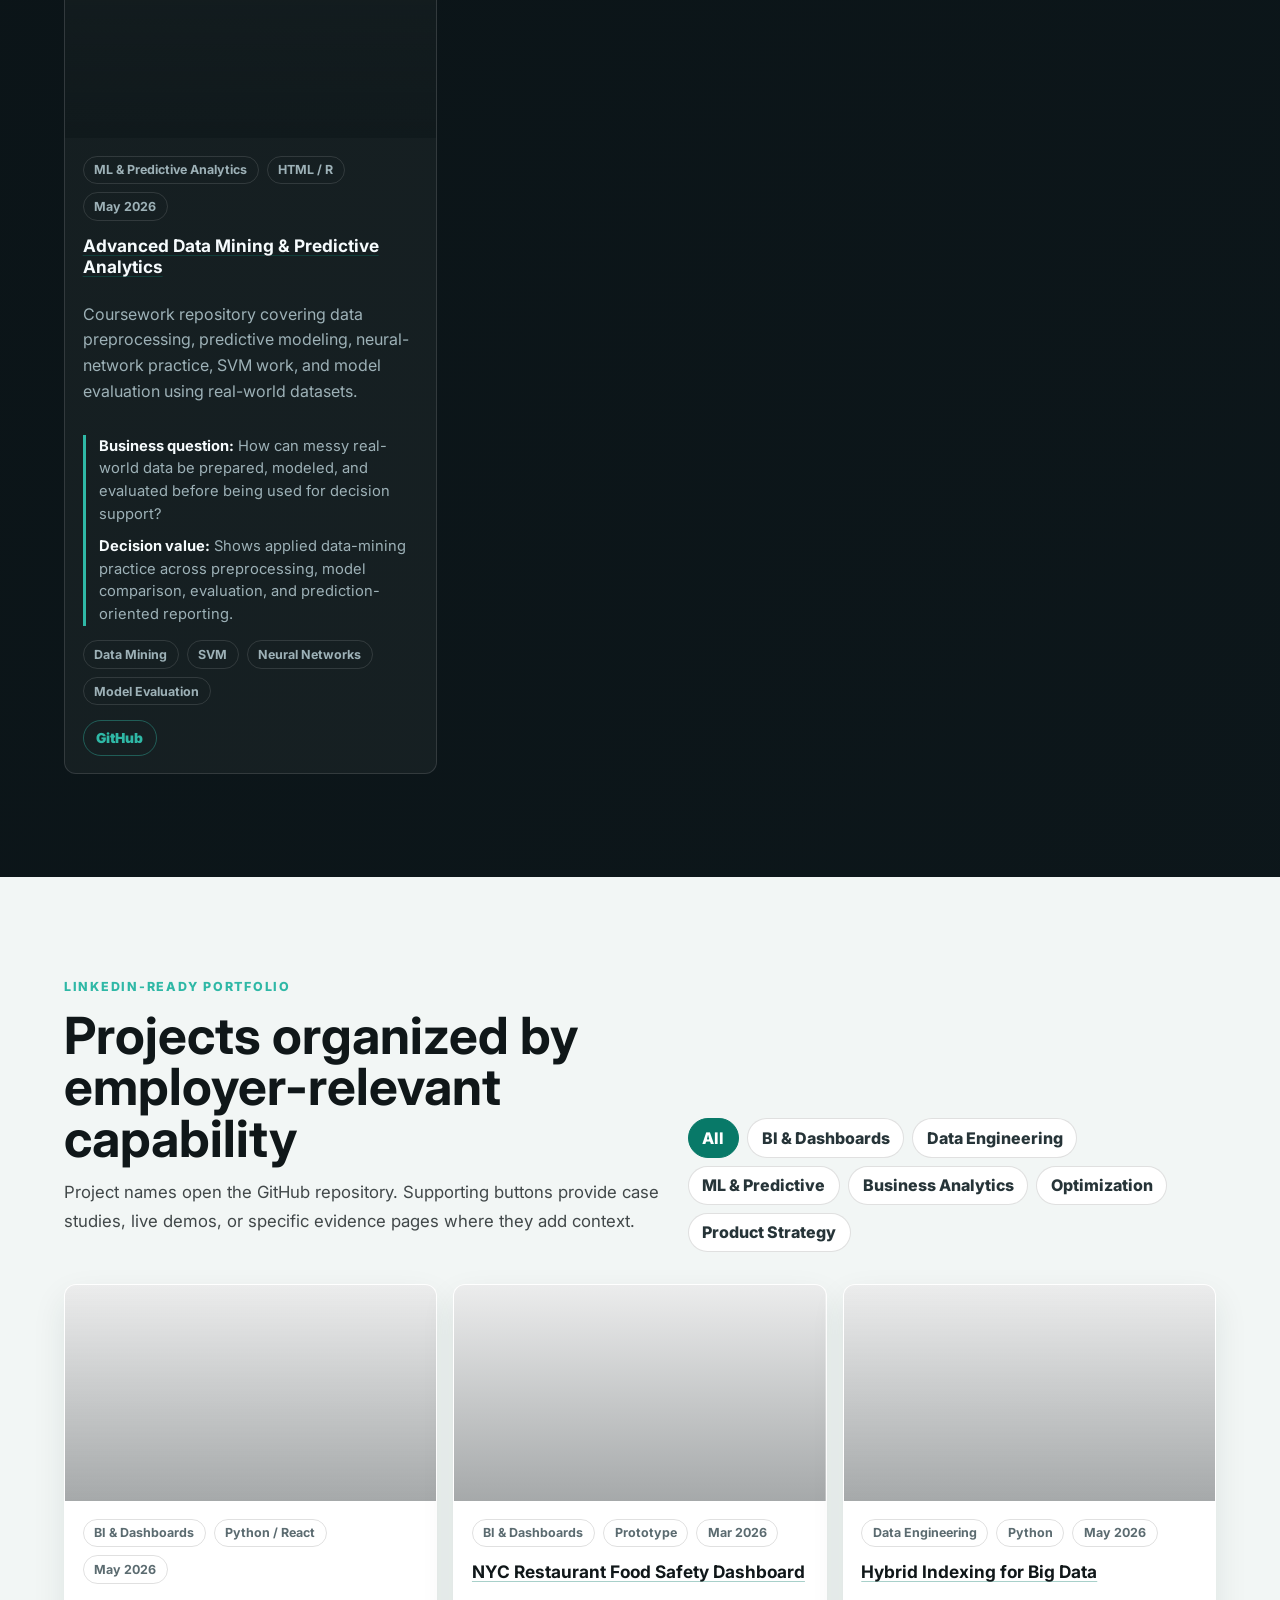
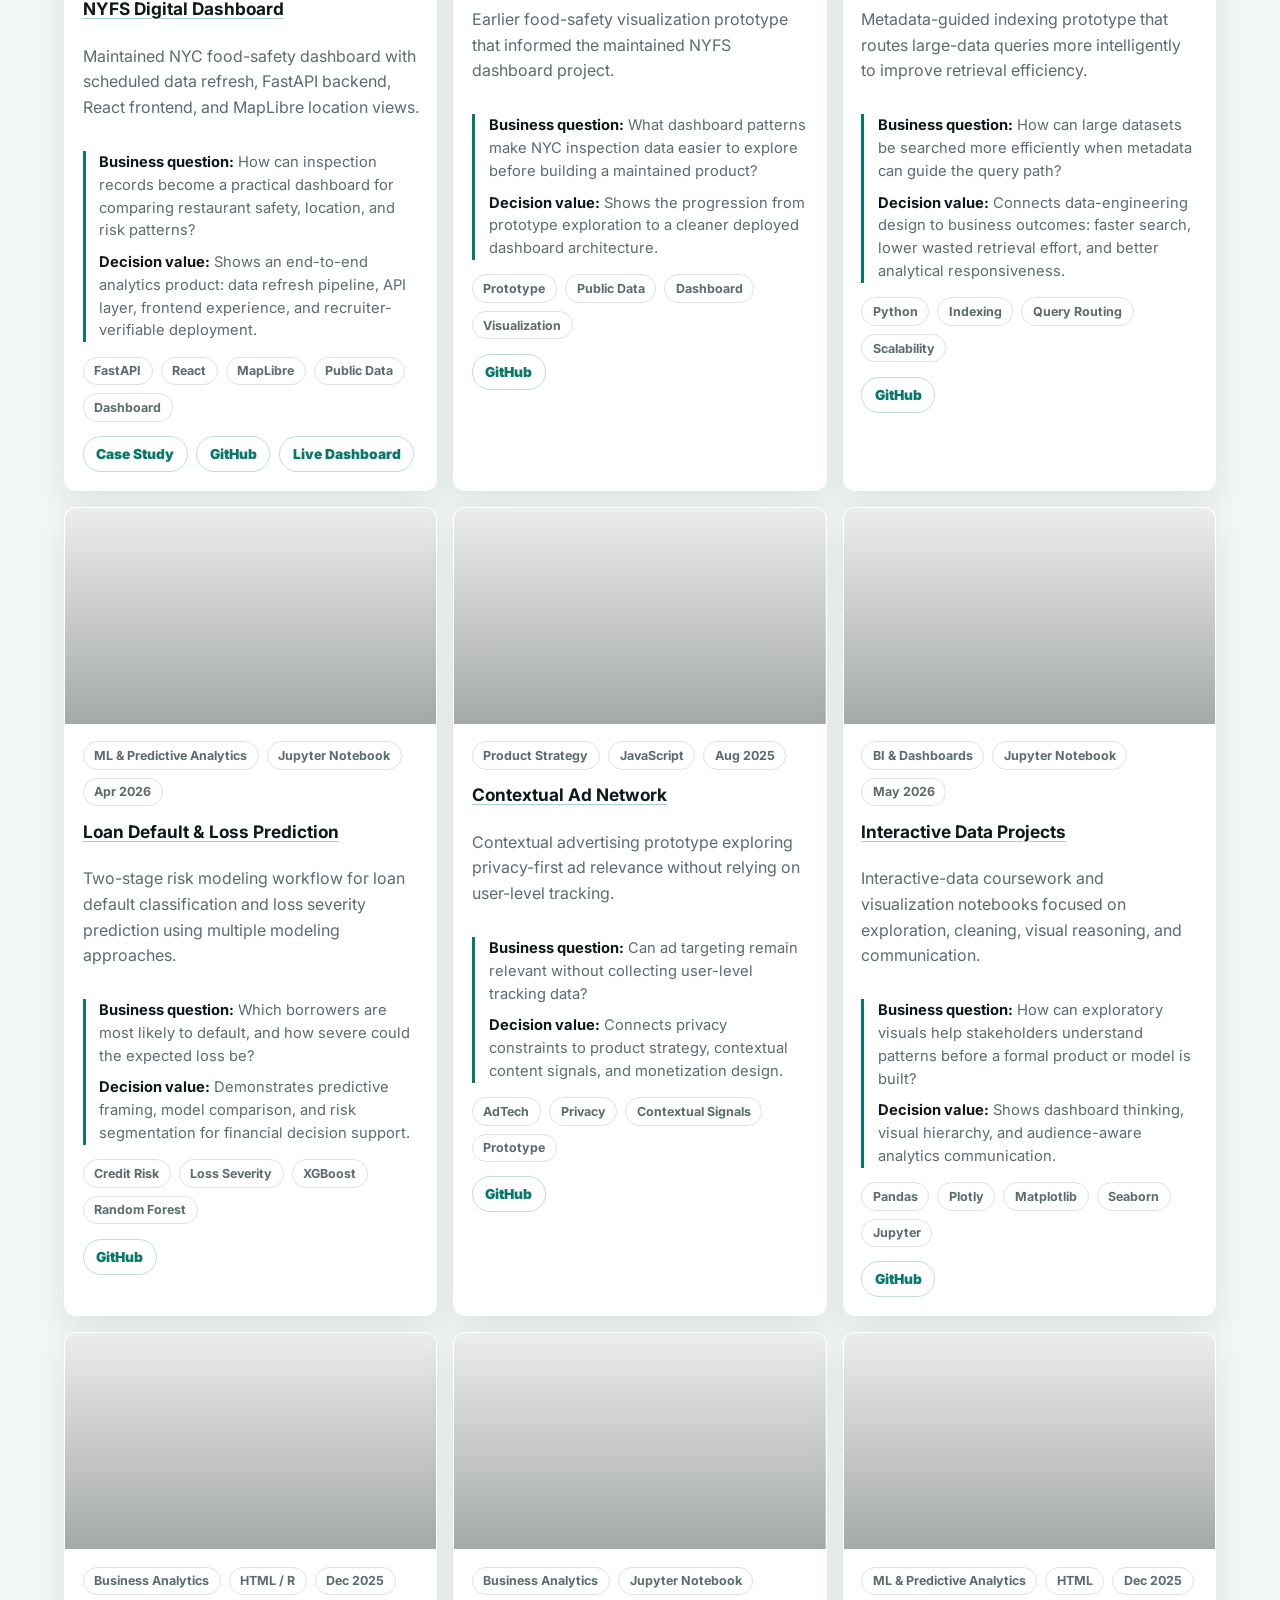
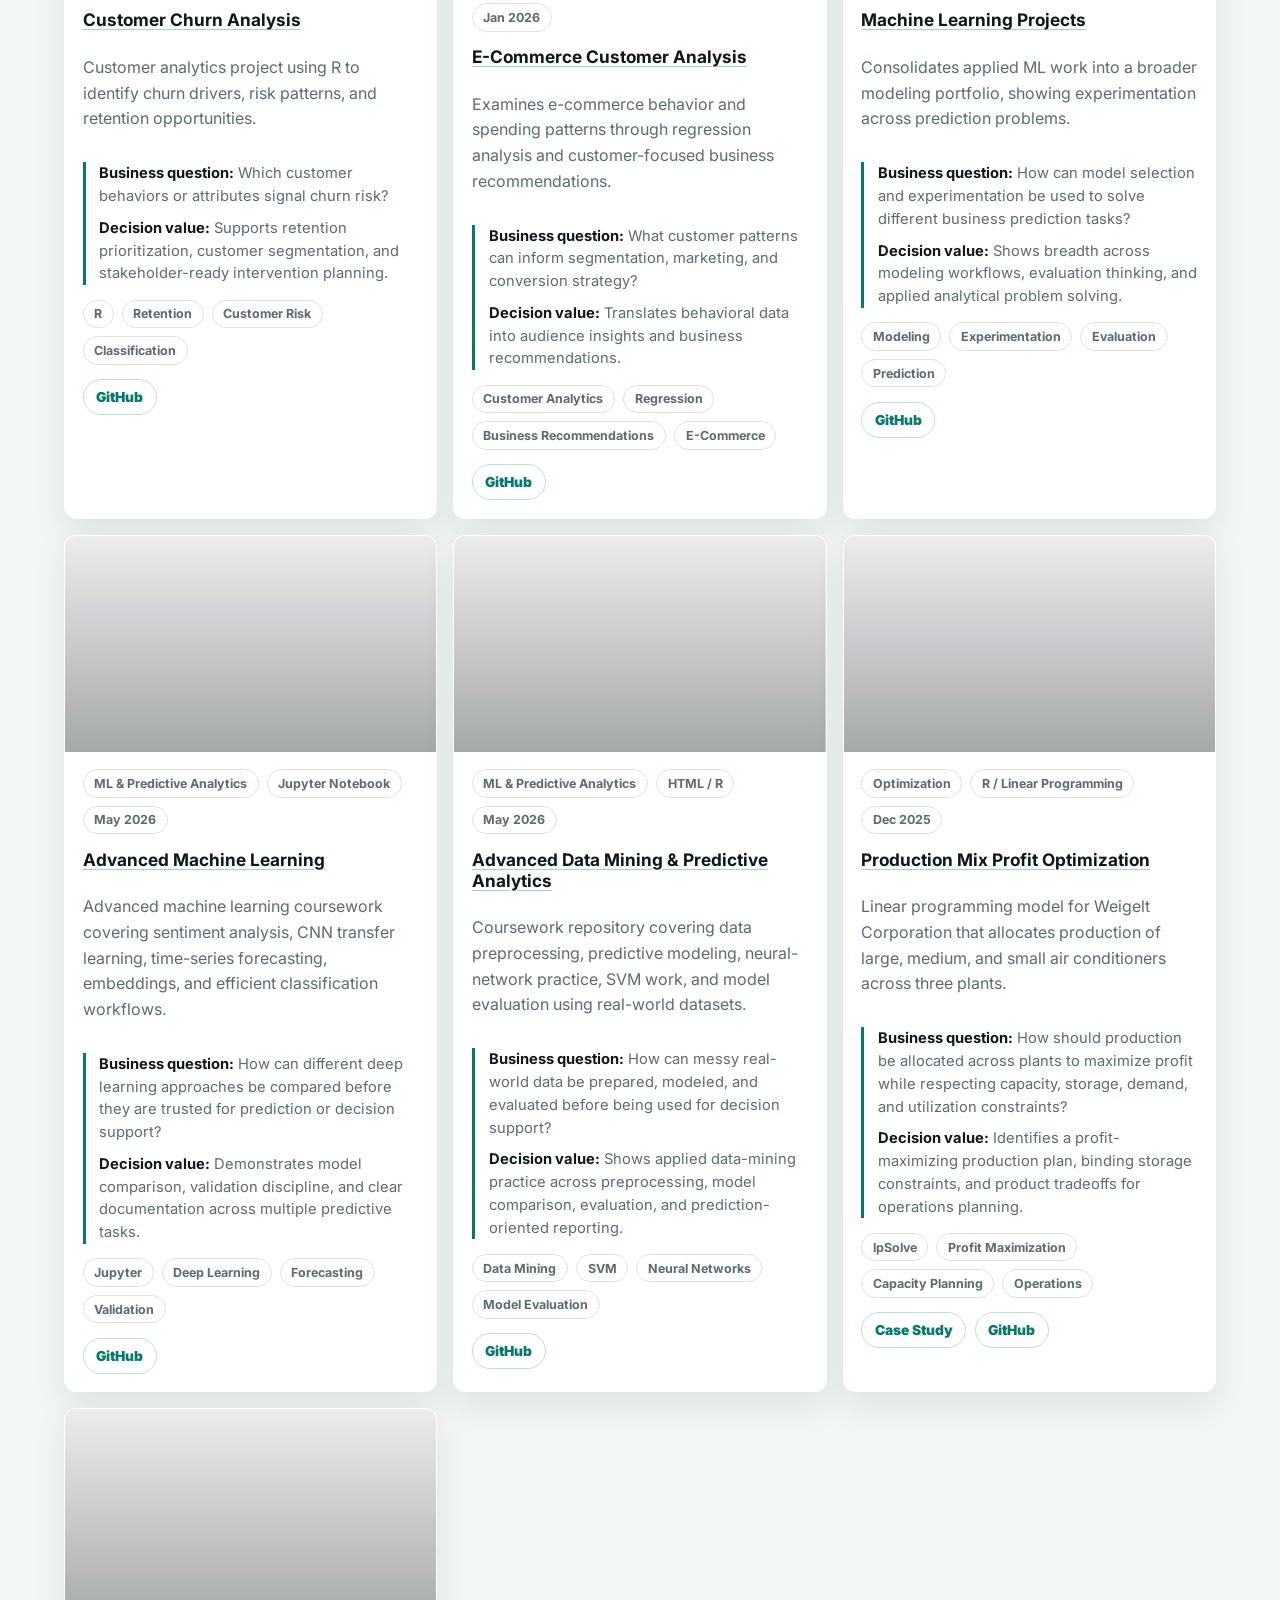
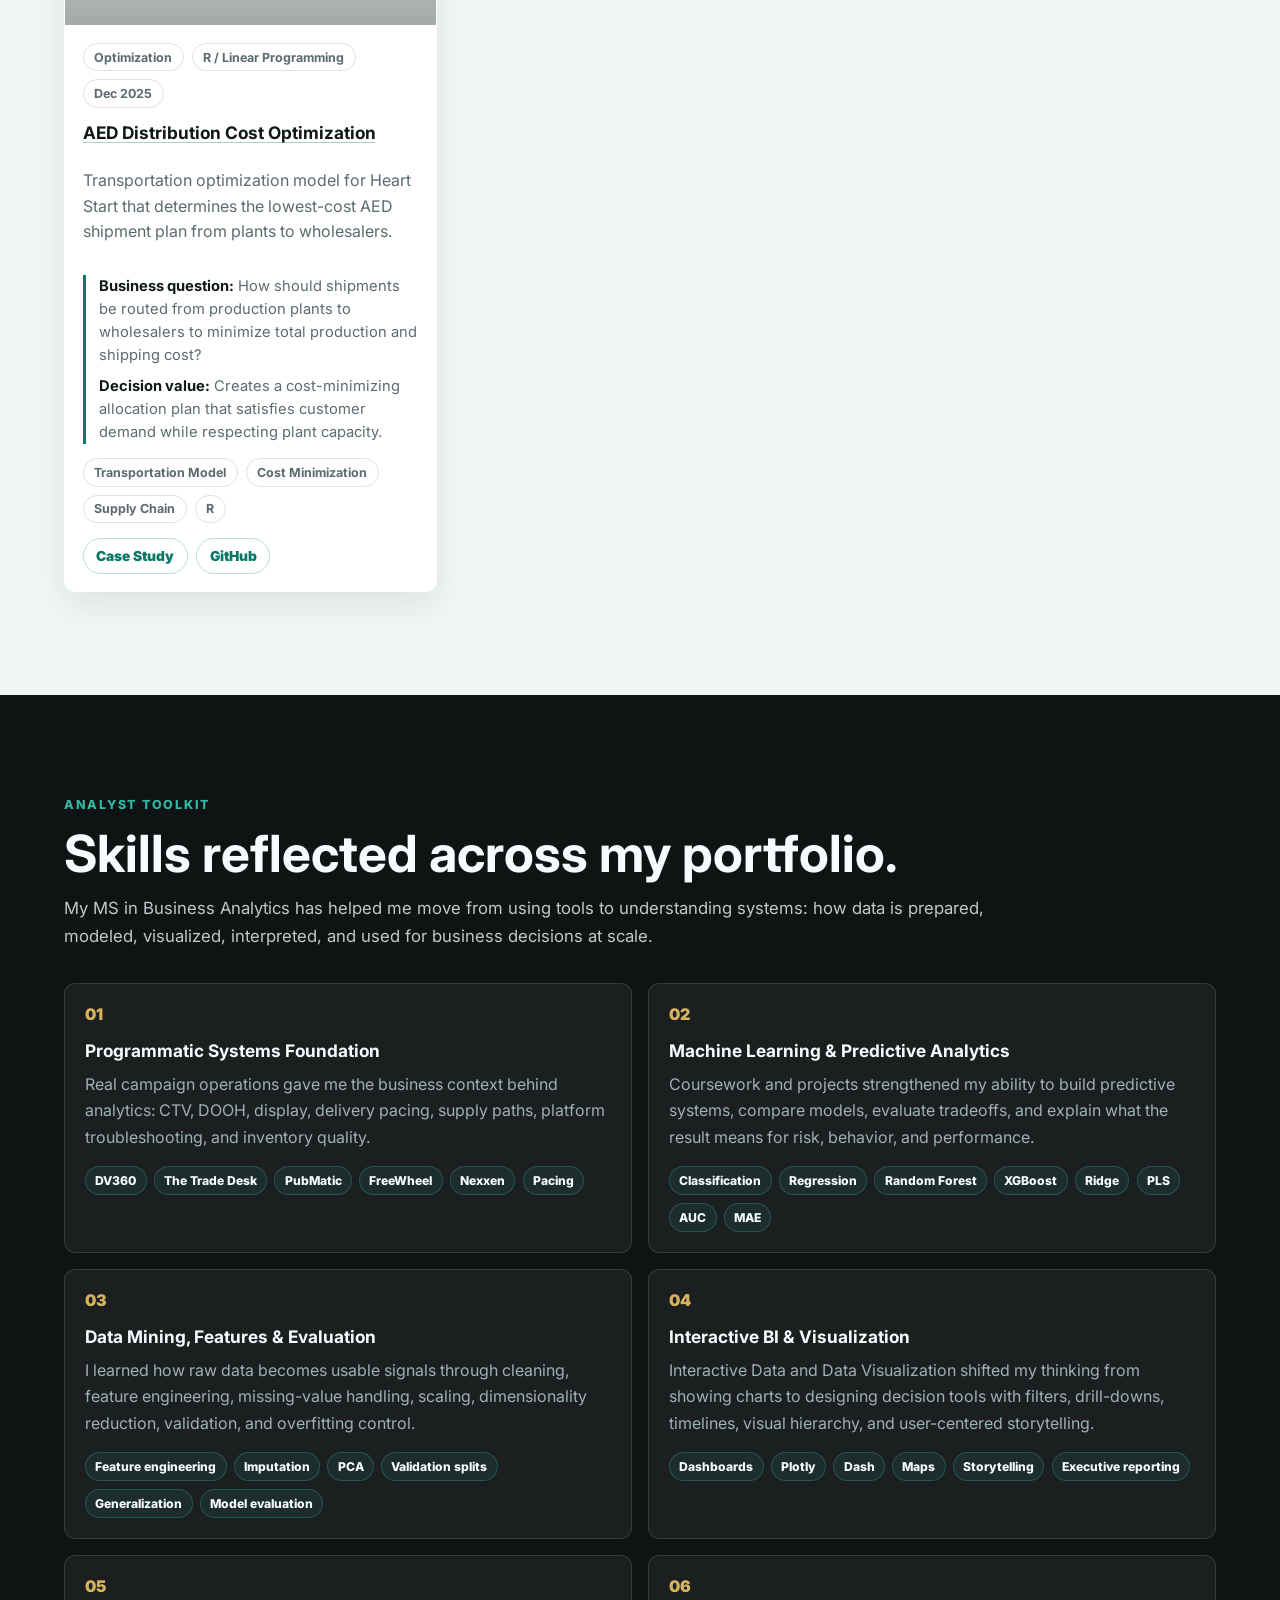
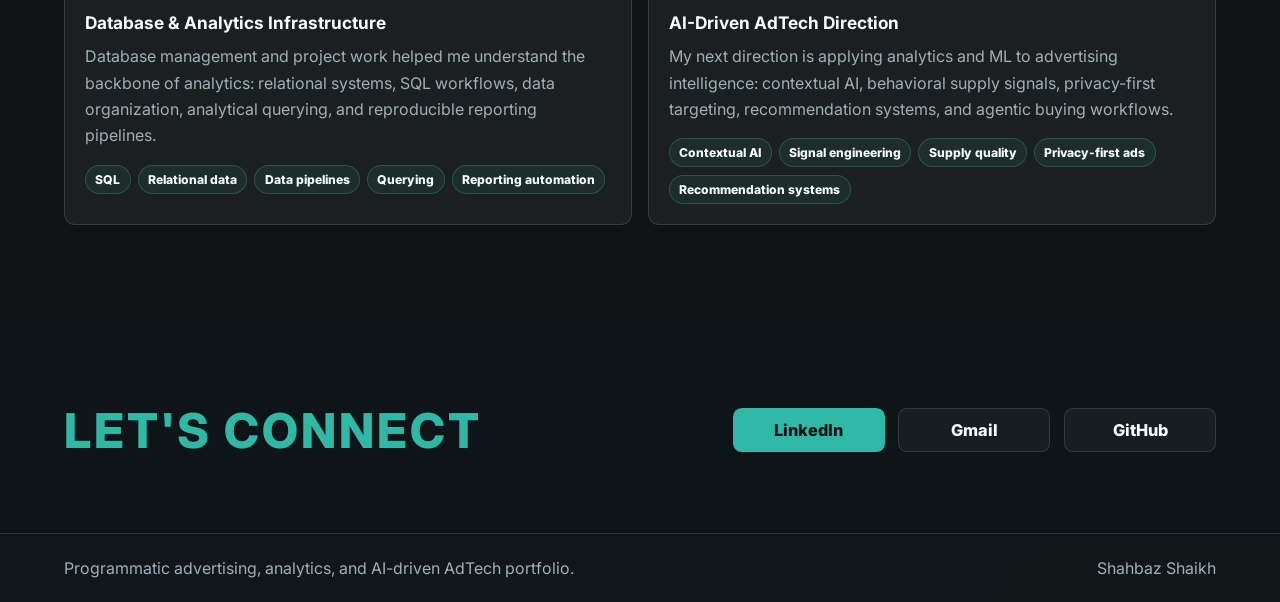
==== commit 528b74cf: "Polish recruiter portfolio project structure" ====
--- a/index.html
+++ b/index.html
@@ -6,12 +6,12 @@
     <title>Shahbaz Shaikh | Business Analytics Portfolio</title>
     <meta
       name="description"
-      content="Business analytics portfolio of Shahbaz Shaikh: dashboards, predictive analytics, customer insights, risk modeling, and decision-support projects."
+      content="Portfolio of Shahbaz Shaikh: programmatic advertising, business analytics, marketing analytics, dashboards, data engineering, and predictive analytics projects."
     />
-    <meta property="og:title" content="Shahbaz Shaikh | Business Analytics Portfolio" />
+    <meta property="og:title" content="Shahbaz Shaikh | Programmatic, ML & Business Analytics Portfolio" />
     <meta
       property="og:description"
-      content="Dashboards, predictive analytics, customer insights, risk modeling, and decision-support projects with GitHub evidence."
+      content="Programmatic advertising, machine learning coursework, business analytics, dashboards, optimization models, and data projects."
     />
     <meta property="og:type" content="website" />
     <meta property="og:image" content="https://avatars.githubusercontent.com/u/182519014?v=4" />
@@ -22,7 +22,7 @@
       href="https://fonts.googleapis.com/css2?family=Inter:wght@400;500;600;700;800&display=swap"
       rel="stylesheet"
     />
-    <link rel="stylesheet" href="styles.css" />
+    <link rel="stylesheet" href="styles.css?v=4" />
   </head>
   <body>
     <header class="site-header">
@@ -31,7 +31,9 @@
         <span>Shahbaz Shaikh</span>
       </a>
       <nav class="nav-links" aria-label="Primary navigation">
+        <a href="#home">Home</a>
         <a href="#work">Value</a>
+        <a href="#experience">Experience</a>
         <a href="#projects">Projects</a>
         <a href="#skills">Skills</a>
         <a href="#contact">Contact</a>
@@ -41,70 +43,150 @@
 
     <main>
       <section class="hero" id="home">
+        <canvas class="hero-canvas" id="heroCanvas" aria-hidden="true"></canvas>
         <div class="hero-copy">
-          <p class="eyebrow">Business Analyst • Data Analyst • Decision Intelligence</p>
-          <h1>Turning business questions into clear, data-backed decisions.</h1>
+          <p class="welcome-badge">Welcome to my Portfolio</p>
+          <p class="eyebrow">Programmatic Advertising • Machine Learning • Business Analytics</p>
+          <h1>Hi! I'm Shahbaz <span id="typedRole">Programmatic Analyst</span></h1>
           <p class="hero-lede">
-            I am Shahbaz Shaikh. I build analytics dashboards, predictive models, and insight
-            stories that help teams understand risk, customer behavior, operational performance,
-            and growth opportunities.
+            I connect real programmatic advertising experience with graduate-level business
+            analytics, machine learning coursework, and dashboard/product thinking. My work sits
+            between media operations, predictive modeling, optimization, and AI-driven AdTech
+            systems.
           </p>
           <div class="hero-actions">
             <a class="primary-button" href="#projects">Review Portfolio</a>
             <a class="secondary-button" href="https://github.com/ShahbazShaikh96?tab=repositories" target="_blank" rel="noreferrer">Verify on GitHub</a>
           </div>
         </div>
-        <div class="hero-panel" aria-label="Portfolio summary">
+        <div class="hero-visual" aria-label="Analytics and AdTech portfolio visual">
           <img
-            class="avatar"
-            src="https://avatars.githubusercontent.com/u/182519014?v=4"
-            alt="GitHub avatar for Shahbaz Shaikh"
+            src="https://images.unsplash.com/photo-1551288049-bebda4e38f71?auto=format&fit=crop&w=1300&q=80"
+            alt="Analytics dashboard on a laptop representing business intelligence and AdTech reporting"
           />
-          <div class="signal-grid">
-            <div>
-              <strong>14</strong>
-              <span>public repositories reviewed</span>
-            </div>
-            <div>
-              <strong>10</strong>
-              <span>employer-ready project stories</span>
-            </div>
-            <div>
-              <strong>4</strong>
-              <span>business analysis focus areas</span>
-            </div>
+          <div class="visual-caption">
+            <span>AdTech + Analytics</span>
+            <strong>Campaign signals, customer behavior, and predictive insight.</strong>
           </div>
         </div>
       </section>
 
       <section class="section intro-band" id="work">
         <div class="section-heading">
-          <p class="eyebrow">Business Value</p>
-          <h2>What employers can evaluate quickly.</h2>
-        </div>
-        <div class="proof-grid">
-          <article>
+          <p class="eyebrow">Portfolio Focus</p>
+          <h2>Three evidence tracks behind my work.</h2>
+          <p class="section-lede">
+            Instead of repeating my resume, this portfolio is organized around the work I want
+            employers to inspect: advertising systems knowledge, machine learning and optimization
+            projects, and business intelligence products that turn raw data into decisions.
+          </p>
+        </div>
+        <div class="focus-grid">
+          <a class="focus-card" href="#experience">
             <span>01</span>
-            <h3>Problem framing</h3>
-            <p>Each project starts from a business question, not from a tool or notebook.</p>
-          </article>
-          <article>
+            <h3>Programmatic operations</h3>
+            <p>CTV, display, DOOH, campaign delivery, pacing, troubleshooting, and reporting workflows.</p>
+          </a>
+          <a class="focus-card" href="#projects" data-focus-filter="ML & Predictive Analytics">
             <span>02</span>
-            <h3>Insight delivery</h3>
-            <p>Dashboards, KPIs, models, and summaries are positioned around decisions they support.</p>
-          </article>
-          <article>
+            <h3>ML and optimization</h3>
+            <p>Credit risk modeling, customer analytics, linear programming, prediction, and model evaluation.</p>
+          </a>
+          <a class="focus-card" href="#projects" data-focus-filter="BI & Dashboards">
             <span>03</span>
-            <h3>Technical proof</h3>
-            <p>Every project links back to GitHub so recruiters can inspect the implementation.</p>
-          </article>
+            <h3>BI and data products</h3>
+            <p>Dashboards, case-study pages, live data products, and stakeholder-ready analytical storytelling.</p>
+          </a>
+        </div>
+      </section>
+
+      <section class="section experience-section" id="experience">
+        <div class="section-heading">
+          <p class="eyebrow">Professional Experience</p>
+          <h2>Experience, analytics training, and project evidence in one story.</h2>
+        </div>
+        <div class="experience-layout">
+          <article class="experience-card">
+            <div class="experience-topline">
+              <div>
+                <h3>Associate Programmatic Account Manager</h3>
+                <p class="role-meta">Lemma Technologies • Jan 2024 - Jun 2025</p>
+              </div>
+              <span>AdTech + Analytics</span>
+            </div>
+            <p class="experience-summary">
+              Managed programmatic advertising operations across CTV, display, DOOH, and web
+              inventory while building an analytical view of delivery, pacing, reporting, and
+              campaign performance.
+            </p>
+            <div class="experience-columns">
+              <div>
+                <h4>Operational Scope</h4>
+                <p>Campaign delivery, pacing, inventory troubleshooting, and reporting workflows.</p>
+              </div>
+              <div>
+                <h4>Analytics Link</h4>
+                <p>KPI interpretation, SQL/Python reporting, and platform signal analysis.</p>
+              </div>
+            </div>
+            <div class="experience-points">
+              <span>Campaign analytics</span>
+              <span>Pacing optimization</span>
+              <span>Supply troubleshooting</span>
+              <span>SQL + Python reporting</span>
+              <span>Stakeholder coordination</span>
+            </div>
+          </article>
+          <aside class="education-card">
+            <p class="eyebrow">Education</p>
+            <h3>M.S. Business Analytics</h3>
+            <p>Kent State University • Ohio, USA</p>
+            <p class="gpa-line">GPA: <strong>3.81</strong></p>
+            <p>
+              Portfolio focus markers across analytics, machine learning, marketing measurement,
+              BI, statistical modeling, and data systems. These show coursework emphasis, not
+              official course grades:
+            </p>
+            <div class="course-markers" aria-label="Coursework focus markers">
+              <div class="course-marker" style="--value: 95%">
+                <span>Machine Learning</span><strong>95%</strong>
+              </div>
+              <div class="course-marker" style="--value: 94%">
+                <span>Predictive Analytics</span><strong>94%</strong>
+              </div>
+              <div class="course-marker" style="--value: 92%">
+                <span>Marketing Analytics</span><strong>92%</strong>
+              </div>
+              <div class="course-marker" style="--value: 92%">
+                <span>Business Intelligence</span><strong>92%</strong>
+              </div>
+              <div class="course-marker" style="--value: 91%">
+                <span>Data Visualization & Interactive Data</span><strong>91%</strong>
+              </div>
+              <div class="course-marker" style="--value: 90%">
+                <span>Advanced Data Mining</span><strong>90%</strong>
+              </div>
+              <div class="course-marker" style="--value: 89%">
+                <span>Customer Analytics</span><strong>89%</strong>
+              </div>
+              <div class="course-marker" style="--value: 88%">
+                <span>Statistical Modeling</span><strong>88%</strong>
+              </div>
+              <div class="course-marker" style="--value: 87%">
+                <span>Database Management</span><strong>87%</strong>
+              </div>
+              <div class="course-marker" style="--value: 86%">
+                <span>Advanced Machine Learning</span><strong>86%</strong>
+              </div>
+            </div>
+          </aside>
         </div>
       </section>
 
       <section class="section featured-section">
         <div class="section-heading">
-          <p class="eyebrow">Featured Case Studies</p>
-          <h2>Business analytics work selected from GitHub</h2>
+          <p class="eyebrow">Featured Repositories</p>
+          <h2>Priority projects for analytics, BI, and data roles</h2>
         </div>
         <div class="featured-grid" id="featuredProjects"></div>
       </section>
@@ -113,15 +195,20 @@
         <div class="section-heading project-heading">
           <div>
             <p class="eyebrow">LinkedIn-Ready Portfolio</p>
-            <h2>Projects by business capability</h2>
+            <h2>Projects organized by employer-relevant capability</h2>
+            <p class="section-lede">
+              Project names open the GitHub repository. Supporting buttons provide case studies,
+              live demos, or specific evidence pages where they add context.
+            </p>
           </div>
           <div class="filters" aria-label="Project filters">
             <button class="filter-button active" type="button" data-filter="all">All</button>
-            <button class="filter-button" type="button" data-filter="Data Visualization">Dashboards</button>
+            <button class="filter-button" type="button" data-filter="BI & Dashboards">BI & Dashboards</button>
             <button class="filter-button" type="button" data-filter="Data Engineering">Data Engineering</button>
-            <button class="filter-button" type="button" data-filter="Machine Learning">ML</button>
-            <button class="filter-button" type="button" data-filter="Analytics">Analytics</button>
-            <button class="filter-button" type="button" data-filter="Product">Product</button>
+            <button class="filter-button" type="button" data-filter="ML & Predictive Analytics">ML & Predictive</button>
+            <button class="filter-button" type="button" data-filter="Business Analytics">Business Analytics</button>
+            <button class="filter-button" type="button" data-filter="Optimization">Optimization</button>
+            <button class="filter-button" type="button" data-filter="Product Strategy">Product Strategy</button>
           </div>
         </div>
         <div class="project-grid" id="projectGrid"></div>
@@ -130,50 +217,136 @@
       <section class="section skills-section" id="skills">
         <div class="section-heading">
           <p class="eyebrow">Analyst Toolkit</p>
-          <h2>Skills reflected across the portfolio</h2>
-        </div>
-        <div class="skills-grid">
-          <div>
-            <h3>Business Analysis</h3>
-            <p>Problem framing, KPI design, stakeholder-ready summaries, requirements thinking, decision support</p>
-          </div>
-          <div>
-            <h3>Data Analysis</h3>
-            <p>Python, R, SQL, Jupyter, data cleaning, exploratory analysis, dashboard storytelling</p>
-          </div>
-          <div>
-            <h3>Predictive Analytics</h3>
-            <p>Classification, regression, churn analysis, risk prediction, XGBoost, Random Forest, evaluation</p>
-          </div>
-          <div>
-            <h3>Reporting & Delivery</h3>
-            <p>Dash, HTML, charts, maps, GitHub documentation, portfolio presentation, reproducible workflows</p>
-          </div>
+          <h2>Skills reflected across my portfolio.</h2>
+          <p class="section-lede">
+            My MS in Business Analytics has helped me move from using tools to understanding
+            systems: how data is prepared, modeled, visualized, interpreted, and used for business
+            decisions at scale.
+          </p>
+        </div>
+        <div class="skills-flow">
+          <article class="skill-card">
+            <span class="skill-step">01</span>
+            <h3>Programmatic Systems Foundation</h3>
+            <p>
+              Real campaign operations gave me the business context behind analytics: CTV, DOOH,
+              display, delivery pacing, supply paths, platform troubleshooting, and inventory
+              quality.
+            </p>
+            <div class="skill-tags">
+              <span>DV360</span>
+              <span>The Trade Desk</span>
+              <span>PubMatic</span>
+              <span>FreeWheel</span>
+              <span>Nexxen</span>
+              <span>Pacing</span>
+            </div>
+          </article>
+          <article class="skill-card">
+            <span class="skill-step">02</span>
+            <h3>Machine Learning & Predictive Analytics</h3>
+            <p>
+              Coursework and projects strengthened my ability to build predictive systems, compare
+              models, evaluate tradeoffs, and explain what the result means for risk, behavior, and
+              performance.
+            </p>
+            <div class="skill-tags">
+              <span>Classification</span>
+              <span>Regression</span>
+              <span>Random Forest</span>
+              <span>XGBoost</span>
+              <span>Ridge</span>
+              <span>PLS</span>
+              <span>AUC</span>
+              <span>MAE</span>
+            </div>
+          </article>
+          <article class="skill-card">
+            <span class="skill-step">03</span>
+            <h3>Data Mining, Features & Evaluation</h3>
+            <p>
+              I learned how raw data becomes usable signals through cleaning, feature engineering,
+              missing-value handling, scaling, dimensionality reduction, validation, and overfitting
+              control.
+            </p>
+            <div class="skill-tags">
+              <span>Feature engineering</span>
+              <span>Imputation</span>
+              <span>PCA</span>
+              <span>Validation splits</span>
+              <span>Generalization</span>
+              <span>Model evaluation</span>
+            </div>
+          </article>
+          <article class="skill-card">
+            <span class="skill-step">04</span>
+            <h3>Interactive BI & Visualization</h3>
+            <p>
+              Interactive Data and Data Visualization shifted my thinking from showing charts to
+              designing decision tools with filters, drill-downs, timelines, visual hierarchy, and
+              user-centered storytelling.
+            </p>
+            <div class="skill-tags">
+              <span>Dashboards</span>
+              <span>Plotly</span>
+              <span>Dash</span>
+              <span>Maps</span>
+              <span>Storytelling</span>
+              <span>Executive reporting</span>
+            </div>
+          </article>
+          <article class="skill-card">
+            <span class="skill-step">05</span>
+            <h3>Database & Analytics Infrastructure</h3>
+            <p>
+              Database management and project work helped me understand the backbone of analytics:
+              relational systems, SQL workflows, data organization, analytical querying, and
+              reproducible reporting pipelines.
+            </p>
+            <div class="skill-tags">
+              <span>SQL</span>
+              <span>Relational data</span>
+              <span>Data pipelines</span>
+              <span>Querying</span>
+              <span>Reporting automation</span>
+            </div>
+          </article>
+          <article class="skill-card">
+            <span class="skill-step">06</span>
+            <h3>AI-Driven AdTech Direction</h3>
+            <p>
+              My next direction is applying analytics and ML to advertising intelligence: contextual
+              AI, behavioral supply signals, privacy-first targeting, recommendation systems, and
+              agentic buying workflows.
+            </p>
+            <div class="skill-tags">
+              <span>Contextual AI</span>
+              <span>Signal engineering</span>
+              <span>Supply quality</span>
+              <span>Privacy-first ads</span>
+              <span>Recommendation systems</span>
+            </div>
+          </article>
         </div>
       </section>
 
       <section class="contact-section" id="contact">
         <div>
           <p class="eyebrow">Let's Connect</p>
-          <h2>Built for recruiters and hiring managers landing from LinkedIn.</h2>
-          <p>
-            Share this portfolio link in your LinkedIn Featured section, About section, resume, or
-            job applications. Visitors can scan the business value first and open GitHub when they
-            want implementation proof.
-          </p>
         </div>
         <div class="contact-actions">
-          <a class="primary-button" href="https://github.com/ShahbazShaikh96" target="_blank" rel="noreferrer">GitHub Profile</a>
-          <a class="secondary-button" href="#projects">Project Evidence</a>
+          <a class="primary-button contact-link" href="https://www.linkedin.com/in/shahbazshaikh-" target="_blank" rel="noreferrer">LinkedIn</a>
+          <a class="secondary-button contact-link" href="mailto:shaks.shahbaz@gmail.com">Gmail</a>
+          <a class="secondary-button contact-link" href="https://github.com/ShahbazShaikh96" target="_blank" rel="noreferrer">GitHub</a>
         </div>
       </section>
     </main>
 
     <footer class="site-footer">
-      <span>Built from public GitHub repository metadata.</span>
+      <span>Programmatic advertising, analytics, and AI-driven AdTech portfolio.</span>
       <span>Shahbaz Shaikh</span>
     </footer>
 
-    <script src="script.js"></script>
+    <script src="script.js?v=4"></script>
   </body>
 </html>
--- a/styles.css
+++ b/styles.css
@@ -1,17 +1,18 @@
 :root {
   color-scheme: dark;
-  --bg: #091014;
-  --panel: #101b21;
-  --panel-2: #14252b;
+  --bg: #0b1114;
+  --panel: #11191d;
+  --panel-2: #172126;
   --text: #f6fbfd;
   --muted: #9db1b7;
   --line: rgba(255, 255, 255, 0.12);
-  --teal: #4ee0c1;
-  --coral: #ff8b6b;
-  --gold: #f6cf65;
-  --blue: #75b7ff;
+  --teal: #2fb8a6;
+  --coral: #d97757;
+  --gold: #d8b35f;
+  --blue: #5c8fb8;
+  --violet: #7f7aa8;
   --ink: #071013;
-  --shadow: 0 24px 70px rgba(0, 0, 0, 0.36);
+  --shadow: 0 18px 42px rgba(0, 0, 0, 0.24);
 }
 
 * {
@@ -25,10 +26,7 @@
 body {
   margin: 0;
   min-width: 320px;
-  background:
-    radial-gradient(circle at 12% 8%, rgba(78, 224, 193, 0.13), transparent 34rem),
-    radial-gradient(circle at 86% 10%, rgba(255, 139, 107, 0.12), transparent 28rem),
-    linear-gradient(135deg, #071013 0%, #0a171c 48%, #111416 100%);
+  background: linear-gradient(135deg, #081013 0%, #0d171b 58%, #111619 100%);
   color: var(--text);
   font-family: Inter, system-ui, -apple-system, BlinkMacSystemFont, "Segoe UI", sans-serif;
 }
@@ -86,6 +84,7 @@
 .nav-links {
   gap: clamp(0.8rem, 3vw, 2rem);
   color: var(--muted);
+  font-size: 0.95rem;
   font-weight: 600;
 }
 
@@ -117,6 +116,8 @@
 }
 
 .hero {
+  position: relative;
+  overflow: hidden;
   display: grid;
   min-height: calc(92vh - 4.75rem);
   grid-template-columns: minmax(0, 1.15fr) minmax(20rem, 0.85fr);
@@ -125,8 +126,40 @@
   padding: clamp(3rem, 7vw, 5.5rem) clamp(1rem, 5vw, 5rem);
 }
 
+.hero::after {
+  position: absolute;
+  inset: 12% -12% auto auto;
+  width: 34rem;
+  height: 34rem;
+  border: 1px solid rgba(78, 224, 193, 0.22);
+  border-radius: 50%;
+  content: "";
+  animation: orbitPulse 6s ease-in-out infinite alternate;
+}
+
+.hero-canvas {
+  position: absolute;
+  inset: 0;
+  width: 100%;
+  height: 100%;
+  opacity: 0.82;
+}
+
 .hero-copy {
+  position: relative;
+  z-index: 1;
   max-width: 58rem;
+}
+
+.welcome-badge {
+  display: inline-flex;
+  margin-bottom: 1rem;
+  border: 1px solid rgba(78, 224, 193, 0.45);
+  border-radius: 0.45rem;
+  background: rgba(78, 224, 193, 0.11);
+  color: var(--text);
+  padding: 0.7rem 0.9rem;
+  font-weight: 900;
 }
 
 .eyebrow {
@@ -146,11 +179,23 @@
 }
 
 h1 {
-  max-width: 18ch;
+  max-width: 15ch;
   margin-bottom: 1.25rem;
   font-size: clamp(2.55rem, 5.3vw, 4.7rem);
   line-height: 1.02;
   letter-spacing: 0;
+}
+
+#typedRole {
+  display: block;
+  min-height: 1.06em;
+  color: var(--teal);
+}
+
+#typedRole::after {
+  color: var(--gold);
+  content: "|";
+  animation: blink 0.8s step-end infinite;
 }
 
 h2 {
@@ -178,48 +223,113 @@
   gap: 0.85rem;
 }
 
-.hero-panel {
-  min-height: 28rem;
+.hero-visual {
+  position: relative;
+  z-index: 1;
+  min-height: 30rem;
   border: 1px solid var(--line);
   border-radius: 0.75rem;
+  box-shadow: var(--shadow);
+  overflow: hidden;
+}
+
+.hero-visual img {
+  display: block;
+  width: 100%;
+  height: 30rem;
+  object-fit: cover;
+  filter: saturate(1.08) contrast(1.03);
+}
+
+.hero-visual::after {
+  position: absolute;
+  inset: 0;
   background:
-    linear-gradient(rgba(7, 16, 19, 0.42), rgba(7, 16, 19, 0.86)),
-    url("https://images.unsplash.com/photo-1516321318423-f06f85e504b3?auto=format&fit=crop&w=1200&q=80") center / cover;
-  box-shadow: var(--shadow);
-  padding: 1.25rem;
-  display: flex;
-  flex-direction: column;
-  justify-content: space-between;
-}
-
-.avatar {
-  width: 5.75rem;
-  height: 5.75rem;
-  border: 3px solid rgba(255, 255, 255, 0.7);
-  border-radius: 1rem;
-  object-fit: cover;
-}
-
-.signal-grid {
-  display: grid;
-  gap: 0.75rem;
-}
-
-.signal-grid div {
+    linear-gradient(180deg, rgba(7, 16, 19, 0.05), rgba(7, 16, 19, 0.64)),
+    radial-gradient(circle at 24% 22%, rgba(78, 224, 193, 0.18), transparent 22rem);
+  content: "";
+}
+
+.visual-caption {
+  position: absolute;
+  right: 1rem;
+  bottom: 1rem;
+  left: 1rem;
+  z-index: 1;
   border: 1px solid var(--line);
   border-radius: 0.65rem;
-  background: rgba(9, 16, 20, 0.72);
+  background: rgba(9, 16, 20, 0.78);
   padding: 1rem;
-}
-
-.signal-grid strong {
+  backdrop-filter: blur(12px);
+}
+
+.visual-caption span {
   display: block;
+  color: var(--teal);
+  font-size: 0.78rem;
+  font-weight: 900;
+  letter-spacing: 0.12em;
+  text-transform: uppercase;
+}
+
+.visual-caption strong {
+  display: block;
+  max-width: 28rem;
+  margin-top: 0.45rem;
+  font-size: clamp(1.2rem, 2.3vw, 1.75rem);
+  line-height: 1.18;
+}
+
+.section-lede {
+  color: inherit;
+  font-size: 1.05rem;
+  line-height: 1.7;
+  opacity: 0.78;
+}
+
+.gpa-line {
+  color: var(--text) !important;
+  font-weight: 800;
+}
+
+.gpa-line strong {
   color: var(--gold);
-  font-size: 2rem;
-}
-
-.signal-grid span {
-  color: var(--muted);
+}
+
+.course-markers {
+  display: grid;
+  gap: 0.72rem;
+  margin-top: 1.1rem;
+}
+
+.course-marker {
+  position: relative;
+  display: grid;
+  grid-template-columns: minmax(0, 1fr) auto;
+  gap: 0.75rem;
+  overflow: hidden;
+  border: 1px solid var(--line);
+  border-radius: 0.55rem;
+  background:
+    linear-gradient(90deg, rgba(53, 208, 186, 0.2) var(--value), transparent var(--value)),
+    rgba(255, 255, 255, 0.045);
+  padding: 0.62rem 0.72rem;
+}
+
+.course-marker span,
+.course-marker strong {
+  position: relative;
+  z-index: 1;
+  font-size: 0.84rem;
+}
+
+.course-marker span {
+  color: var(--text);
+  font-weight: 800;
+}
+
+.course-marker strong {
+  color: var(--gold);
 }
 
 .section {
@@ -232,7 +342,7 @@
 }
 
 .intro-band {
-  background: #f5f1e8;
+  background: #f5f7f5;
   color: #111;
 }
 
@@ -240,29 +350,159 @@
   color: #087968;
 }
 
-.proof-grid,
+.experience-section {
+  background: #10181b;
+}
+
+.experience-layout {
+  display: grid;
+  grid-template-columns: minmax(0, 0.95fr) minmax(28rem, 1.05fr);
+  align-items: start;
+  gap: clamp(0.85rem, 2vw, 1.15rem);
+}
+
+.experience-card,
+.education-card {
+  border: 1px solid var(--line);
+  border-radius: 0.75rem;
+  background: rgba(255, 255, 255, 0.045);
+  box-shadow: var(--shadow);
+  padding: clamp(1.15rem, 2.2vw, 1.65rem);
+}
+
+.experience-topline {
+  display: flex;
+  align-items: flex-start;
+  justify-content: space-between;
+  gap: 1rem;
+  margin-bottom: 0.85rem;
+}
+
+.experience-topline h3,
+.education-card h3 {
+  max-width: 20rem;
+  font-size: clamp(1.2rem, 2.2vw, 1.65rem);
+  line-height: 1.08;
+}
+
+.experience-topline p,
+.education-card p,
+.experience-card > p {
+  color: var(--muted);
+  line-height: 1.58;
+}
+
+.role-meta {
+  margin-bottom: 0;
+}
+
+.experience-summary {
+  max-width: 62rem;
+}
+
+.experience-topline span {
+  flex: 0 0 auto;
+  border: 1px solid rgba(246, 207, 101, 0.35);
+  border-radius: 999px;
+  color: var(--gold);
+  padding: 0.45rem 0.7rem;
+  font-size: 0.8rem;
+  font-weight: 800;
+}
+
+.experience-columns {
+  display: grid;
+  grid-template-columns: repeat(2, minmax(0, 1fr));
+  gap: 0.65rem;
+  margin-top: 0.9rem;
+}
+
+.experience-columns div {
+  border: 1px solid rgba(53, 208, 186, 0.16);
+  border-radius: 0.65rem;
+  background: rgba(53, 208, 186, 0.055);
+  padding: 0.78rem;
+}
+
+.experience-columns h4 {
+  margin: 0 0 0.45rem;
+  color: var(--text);
+  font-size: 0.9rem;
+}
+
+.experience-columns p {
+  margin-bottom: 0;
+  color: var(--muted);
+  font-size: 0.86rem;
+  line-height: 1.46;
+}
+
+.experience-points {
+  display: flex;
+  flex-wrap: wrap;
+  gap: 0.42rem;
+  margin-top: 0.9rem;
+}
+
+.experience-points span {
+  border: 1px solid var(--line);
+  border-radius: 999px;
+  background: rgba(78, 224, 193, 0.08);
+  color: var(--text);
+  padding: 0.38rem 0.58rem;
+  font-size: 0.78rem;
+  font-weight: 800;
+}
+
+.education-card {
+  position: sticky;
+  top: 6rem;
+}
+
+.focus-grid,
 .featured-grid,
 .project-grid,
-.skills-grid {
+.skills-flow {
   display: grid;
   gap: 1rem;
 }
 
-.proof-grid {
+.focus-grid {
   grid-template-columns: repeat(3, minmax(0, 1fr));
 }
 
-.proof-grid article,
-.skills-grid div {
-  border: 1px solid rgba(0, 0, 0, 0.12);
+.focus-card,
+.skill-card {
+  border: 1px solid rgba(11, 75, 69, 0.16);
   border-radius: 0.7rem;
-  background: rgba(255, 255, 255, 0.58);
+  background: rgba(255, 255, 255, 0.72);
+  box-shadow: 0 12px 28px rgba(18, 65, 61, 0.06);
   padding: 1.25rem;
 }
 
-.proof-grid span {
+.focus-card {
+  display: block;
+  min-height: 13rem;
+  transition:
+    transform 180ms ease,
+    box-shadow 180ms ease,
+    border-color 180ms ease;
+}
+
+.focus-card:hover {
+  border-color: rgba(8, 121, 104, 0.35);
+  box-shadow: 0 16px 36px rgba(18, 65, 61, 0.1);
+  transform: translateY(-3px);
+}
+
+.focus-card span {
   color: #087968;
   font-weight: 900;
+}
+
+.focus-card p {
+  color: #3f4e51;
+  line-height: 1.55;
 }
 
 .featured-grid {
@@ -341,14 +581,27 @@
   color: var(--text);
 }
 
+.card-actions {
+  display: flex;
+  flex-wrap: wrap;
+  gap: 0.55rem;
+  margin-top: auto;
+}
+
 .card-link {
-  margin-top: auto;
+  display: inline-flex;
+  min-height: 2.25rem;
+  align-items: center;
+  border: 1px solid rgba(53, 208, 186, 0.35);
+  border-radius: 999px;
+  padding: 0 0.78rem;
   color: var(--teal);
+  font-size: 0.86rem;
   font-weight: 900;
 }
 
 .projects-section {
-  background: #eef6f5;
+  background: #f2f6f5;
   color: #101719;
 }
 
@@ -389,7 +642,7 @@
 .project-card {
   background: white;
   color: #101719;
-  box-shadow: 0 18px 46px rgba(13, 52, 48, 0.09);
+  box-shadow: 0 14px 34px rgba(13, 52, 48, 0.09);
 }
 
 .project-card .card-body p,
@@ -413,24 +666,61 @@
 
 .project-card .card-link {
   color: #087968;
+  border-color: rgba(8, 121, 104, 0.25);
+}
+
+.project-title-link {
+  color: inherit;
+  text-decoration: underline;
+  text-decoration-color: rgba(8, 121, 104, 0.35);
+  text-underline-offset: 0.18em;
+}
+
+.project-title-link:hover {
+  color: #087968;
 }
 
 .skills-section {
-  background: #111;
-}
-
-.skills-grid {
-  grid-template-columns: repeat(4, minmax(0, 1fr));
-}
-
-.skills-grid div {
+  background: #101314;
+}
+
+.skills-flow {
+  grid-template-columns: repeat(2, minmax(0, 1fr));
+}
+
+.skill-card {
   border-color: var(--line);
-  background: rgba(255, 255, 255, 0.04);
-}
-
-.skills-grid p {
+  background: rgba(255, 255, 255, 0.052);
+  box-shadow: none;
+}
+
+.skill-step {
+  display: inline-flex;
+  margin-bottom: 1rem;
+  color: var(--gold);
+  font-weight: 900;
+}
+
+.skill-card p {
   color: var(--muted);
   line-height: 1.65;
+}
+
+.skill-tags {
+  display: flex;
+  flex-wrap: wrap;
+  gap: 0.45rem;
+  margin-top: 1rem;
+}
+
+.skill-tags span {
+  border: 1px solid rgba(53, 208, 186, 0.25);
+  border-radius: 999px;
+  background: rgba(53, 208, 186, 0.08);
+  color: var(--text);
+  padding: 0.38rem 0.58rem;
+  font-size: 0.76rem;
+  font-weight: 800;
 }
 
 .contact-section {
@@ -438,19 +728,24 @@
   align-items: center;
   justify-content: space-between;
   gap: 2rem;
-  padding: clamp(4rem, 8vw, 6rem) clamp(1rem, 5vw, 5rem);
-  background:
-    linear-gradient(rgba(7, 16, 19, 0.78), rgba(7, 16, 19, 0.9)),
-    url("https://images.unsplash.com/photo-1451187580459-43490279c0fa?auto=format&fit=crop&w=1600&q=80") center / cover;
+  padding: clamp(3rem, 7vw, 4.6rem) clamp(1rem, 5vw, 5rem);
+  background: #0d1518;
 }
 
 .contact-section > div:first-child {
   max-width: 45rem;
 }
 
-.contact-section p {
-  color: var(--muted);
-  line-height: 1.7;
+.contact-section .eyebrow {
+  margin-bottom: 0;
+  font-size: clamp(1.7rem, 4vw, 3rem);
+  letter-spacing: 0.06em;
+}
+
+.contact-link {
+  min-width: 9.5rem;
+  gap: 0.45rem;
+  font-size: 1.02rem;
 }
 
 .site-footer {
@@ -462,12 +757,93 @@
   border-top: 1px solid var(--line);
 }
 
+.case-study {
+  max-width: 980px;
+  margin: 0 auto;
+  padding: clamp(2rem, 7vw, 5rem) 1rem;
+}
+
+.case-study h1 {
+  max-width: 13ch;
+}
+
+.case-back {
+  display: inline-flex;
+  margin-bottom: 2rem;
+  color: var(--teal);
+  font-weight: 900;
+}
+
+.case-actions {
+  display: flex;
+  flex-wrap: wrap;
+  gap: 0.75rem;
+  margin: 1.5rem 0 2.5rem;
+}
+
+.case-grid {
+  display: grid;
+  grid-template-columns: repeat(2, minmax(0, 1fr));
+  gap: 1rem;
+  margin: 2rem 0 1rem;
+}
+
+.case-grid article,
+.case-panel {
+  border: 1px solid var(--line);
+  border-radius: 0.75rem;
+  background: rgba(255, 255, 255, 0.055);
+  padding: clamp(1.1rem, 3vw, 1.6rem);
+}
+
+.case-grid h2,
+.case-panel h2 {
+  font-size: clamp(1.35rem, 2.4vw, 2rem);
+  line-height: 1.08;
+}
+
+.case-grid p,
+.case-panel p,
+.case-panel li {
+  color: var(--muted);
+  line-height: 1.7;
+}
+
+.case-panel {
+  margin-top: 1rem;
+}
+
+@media (max-width: 720px) {
+  .case-grid {
+    grid-template-columns: 1fr;
+  }
+}
+
+@keyframes blink {
+  50% {
+    opacity: 0;
+  }
+}
+
+@keyframes orbitPulse {
+  from {
+    transform: scale(0.96) rotate(0deg);
+    opacity: 0.3;
+  }
+
+  to {
+    transform: scale(1.06) rotate(18deg);
+    opacity: 0.7;
+  }
+}
+
 @media (max-width: 980px) {
   .hero,
-  .proof-grid,
+  .focus-grid,
   .featured-grid,
   .project-grid,
-  .skills-grid {
+  .skills-flow,
+  .experience-layout {
     grid-template-columns: 1fr 1fr;
   }
 
@@ -490,7 +866,8 @@
 
   .nav-links {
     width: 100%;
-    justify-content: space-between;
+    flex-wrap: wrap;
+    justify-content: flex-start;
   }
 
   .header-button {
@@ -498,19 +875,24 @@
   }
 
   .hero,
-  .proof-grid,
+  .focus-grid,
   .featured-grid,
   .project-grid,
-  .skills-grid {
+  .skills-flow,
+  .experience-layout {
     grid-template-columns: 1fr;
   }
 
   h1 {
-    font-size: clamp(2.7rem, 17vw, 4.8rem);
-  }
-
-  .hero-panel {
+    font-size: clamp(2.55rem, 13vw, 4.2rem);
+  }
+
+  .hero-visual {
     min-height: 25rem;
+  }
+
+  .hero-visual img {
+    height: 25rem;
   }
 
   .site-footer {
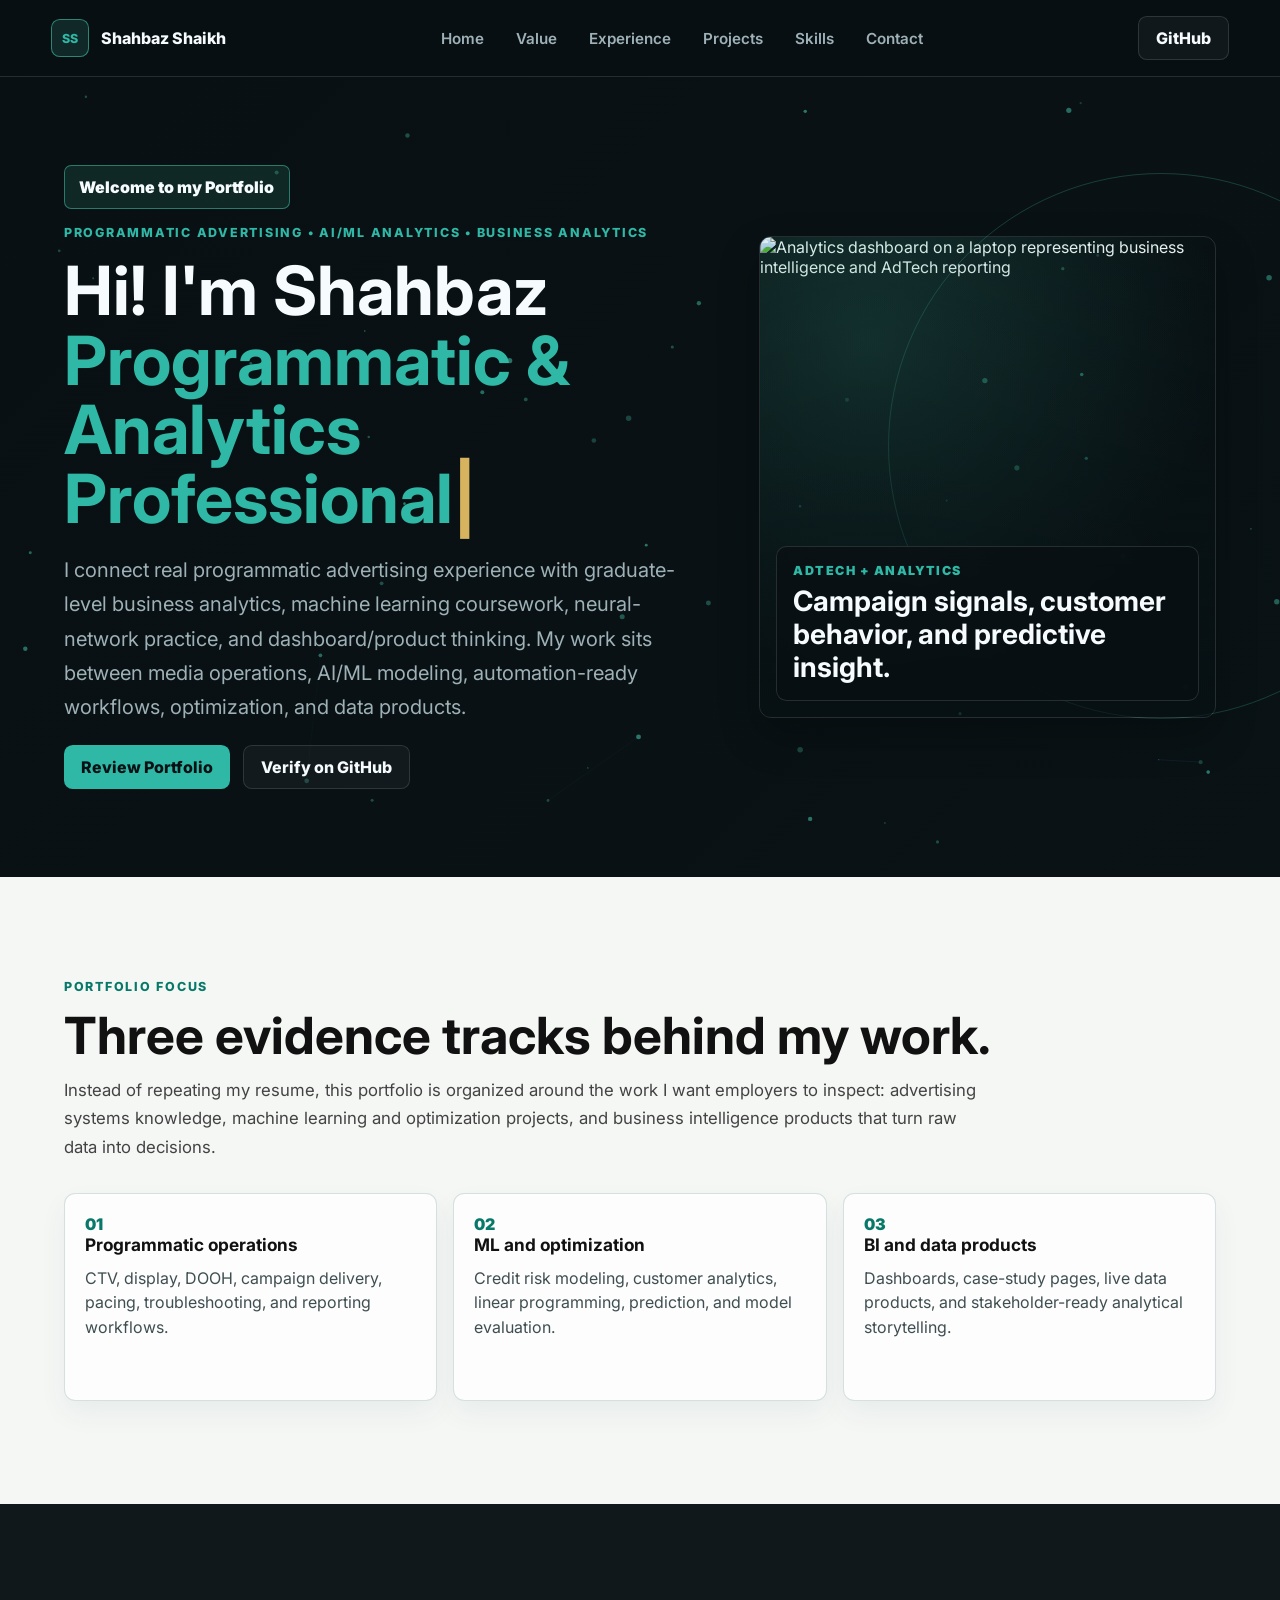
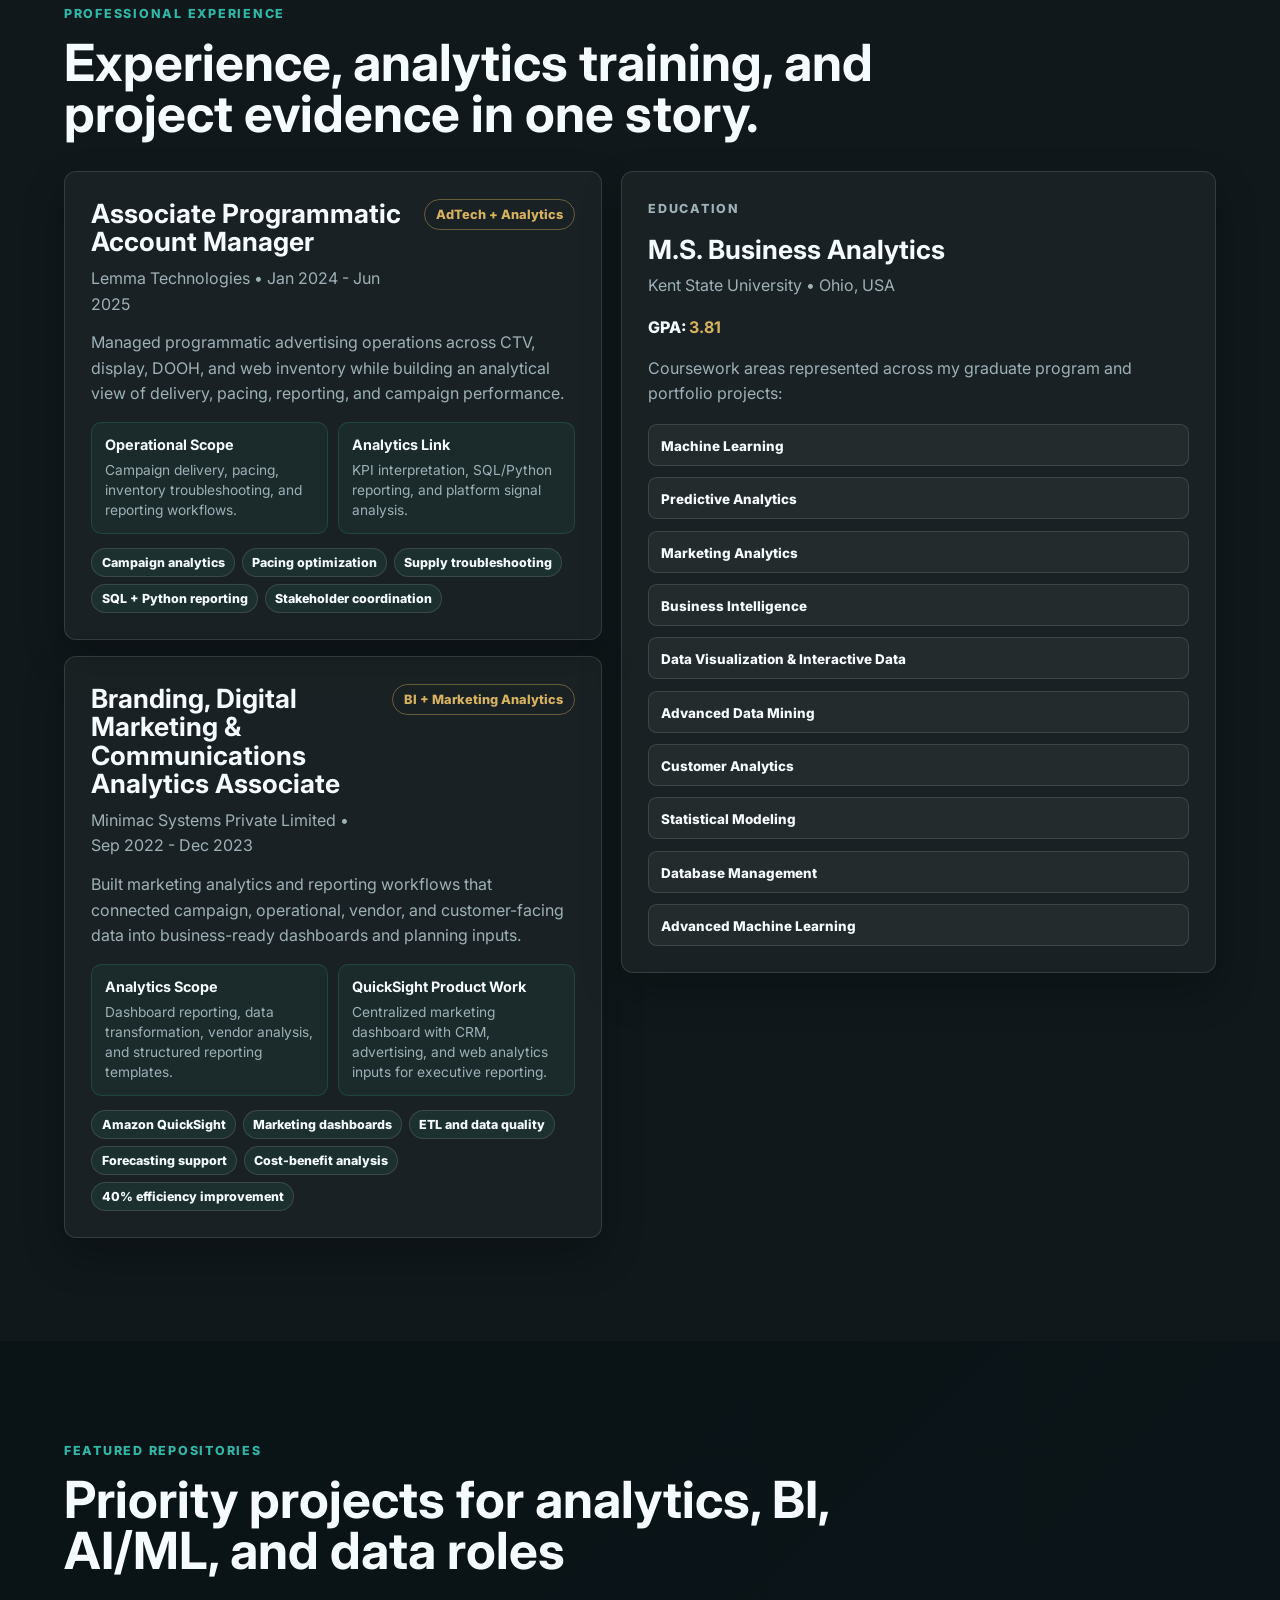
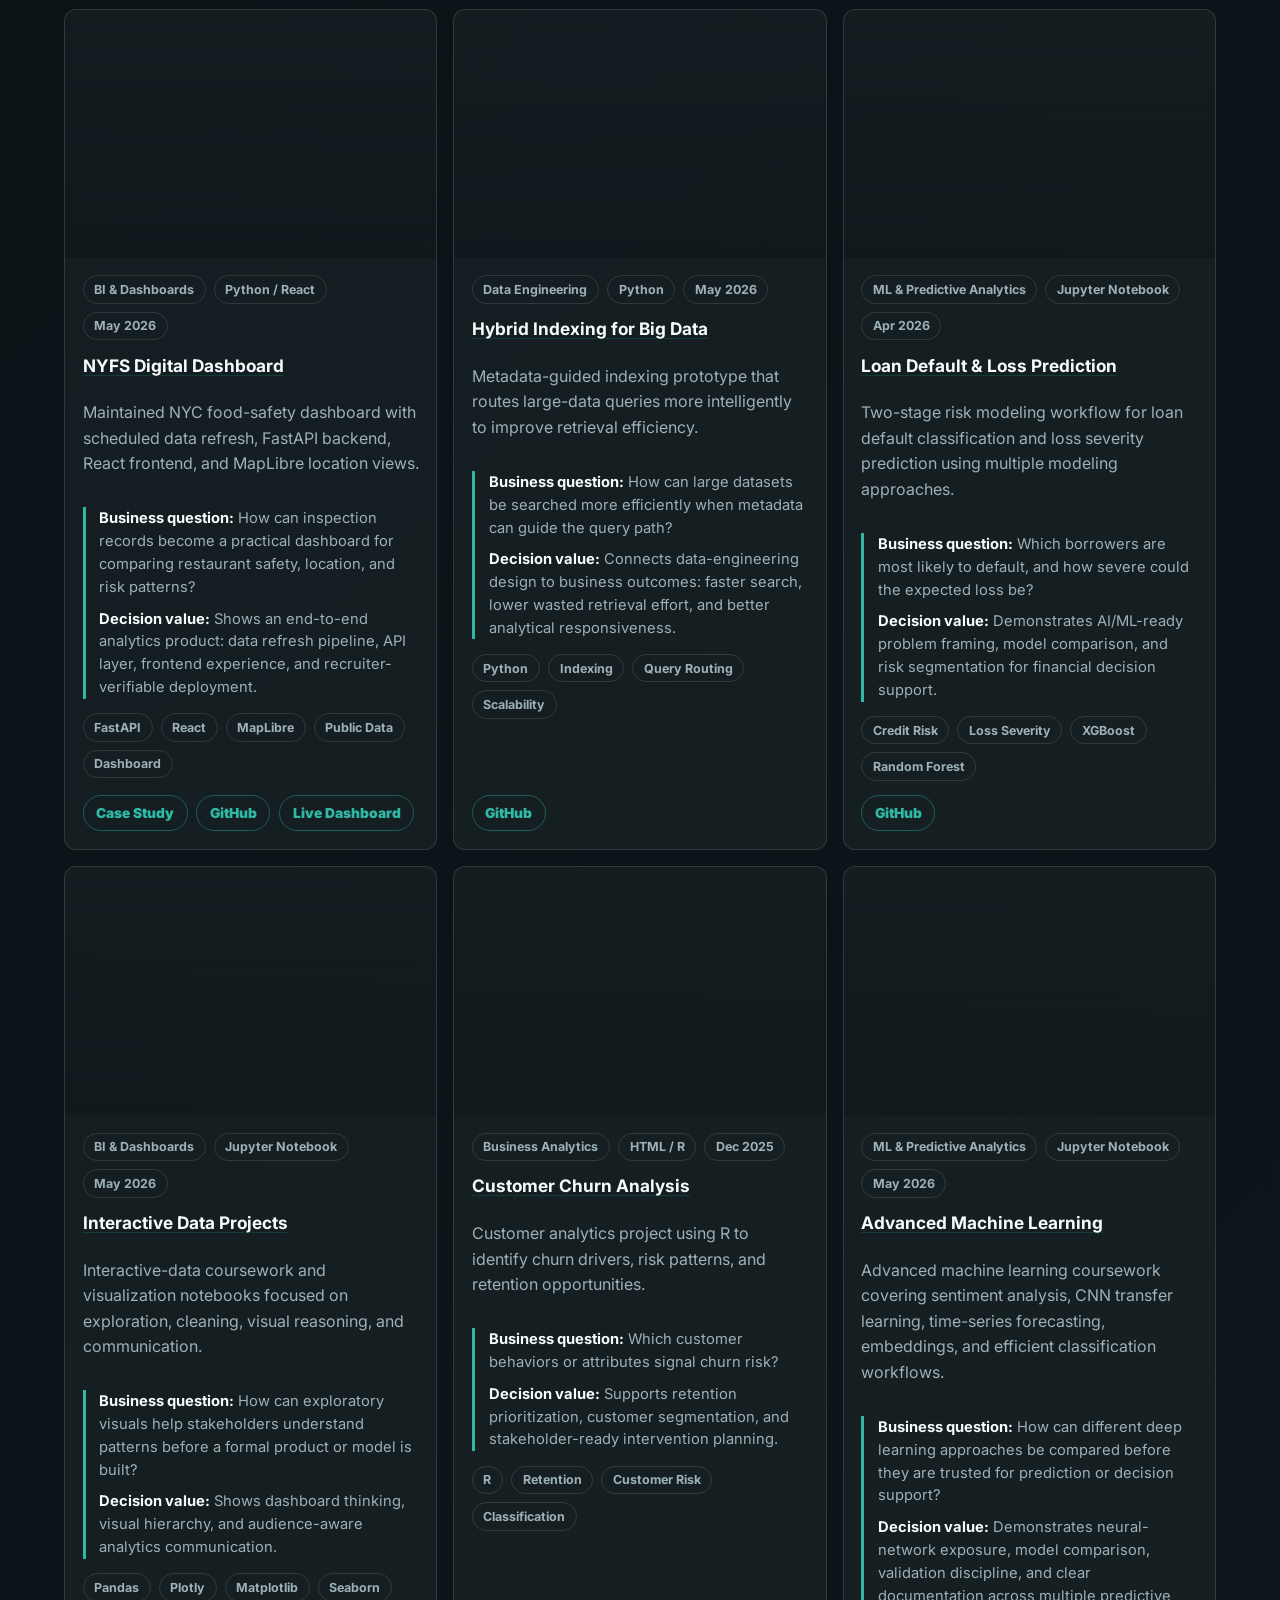
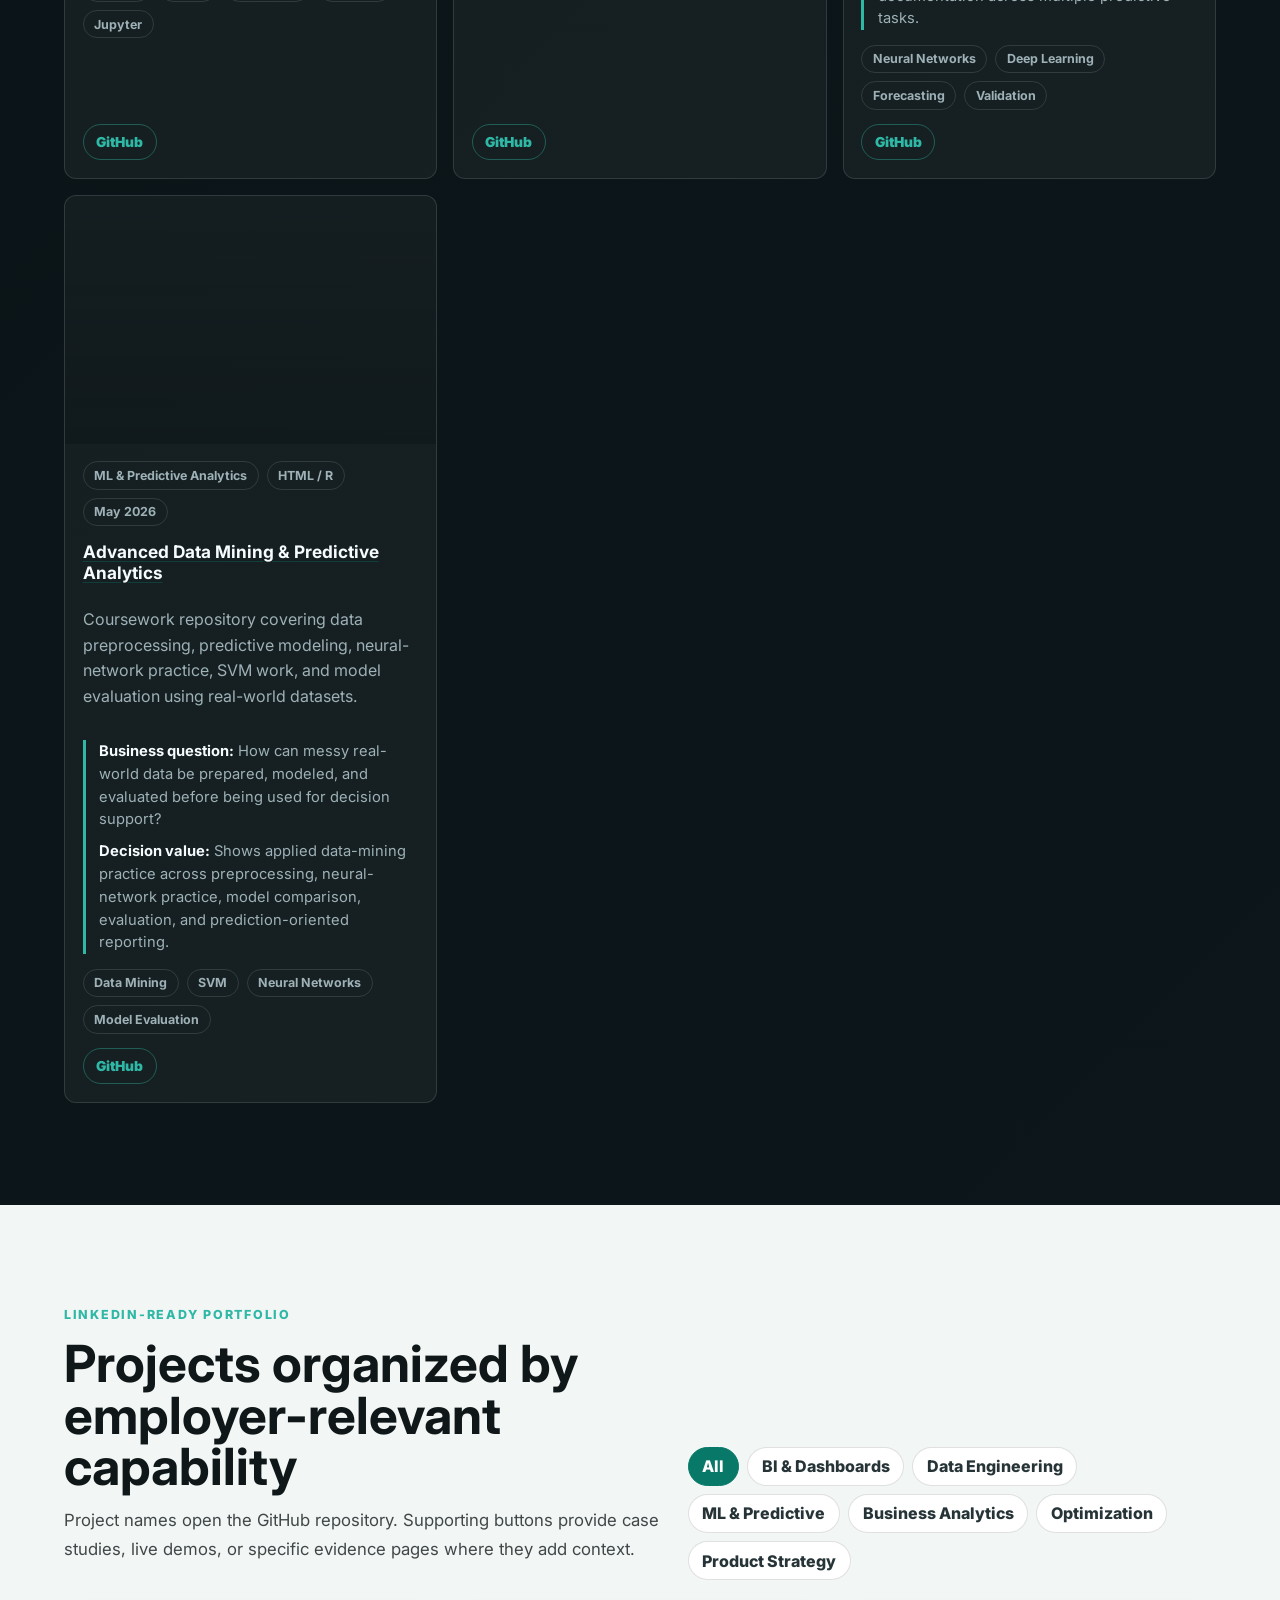
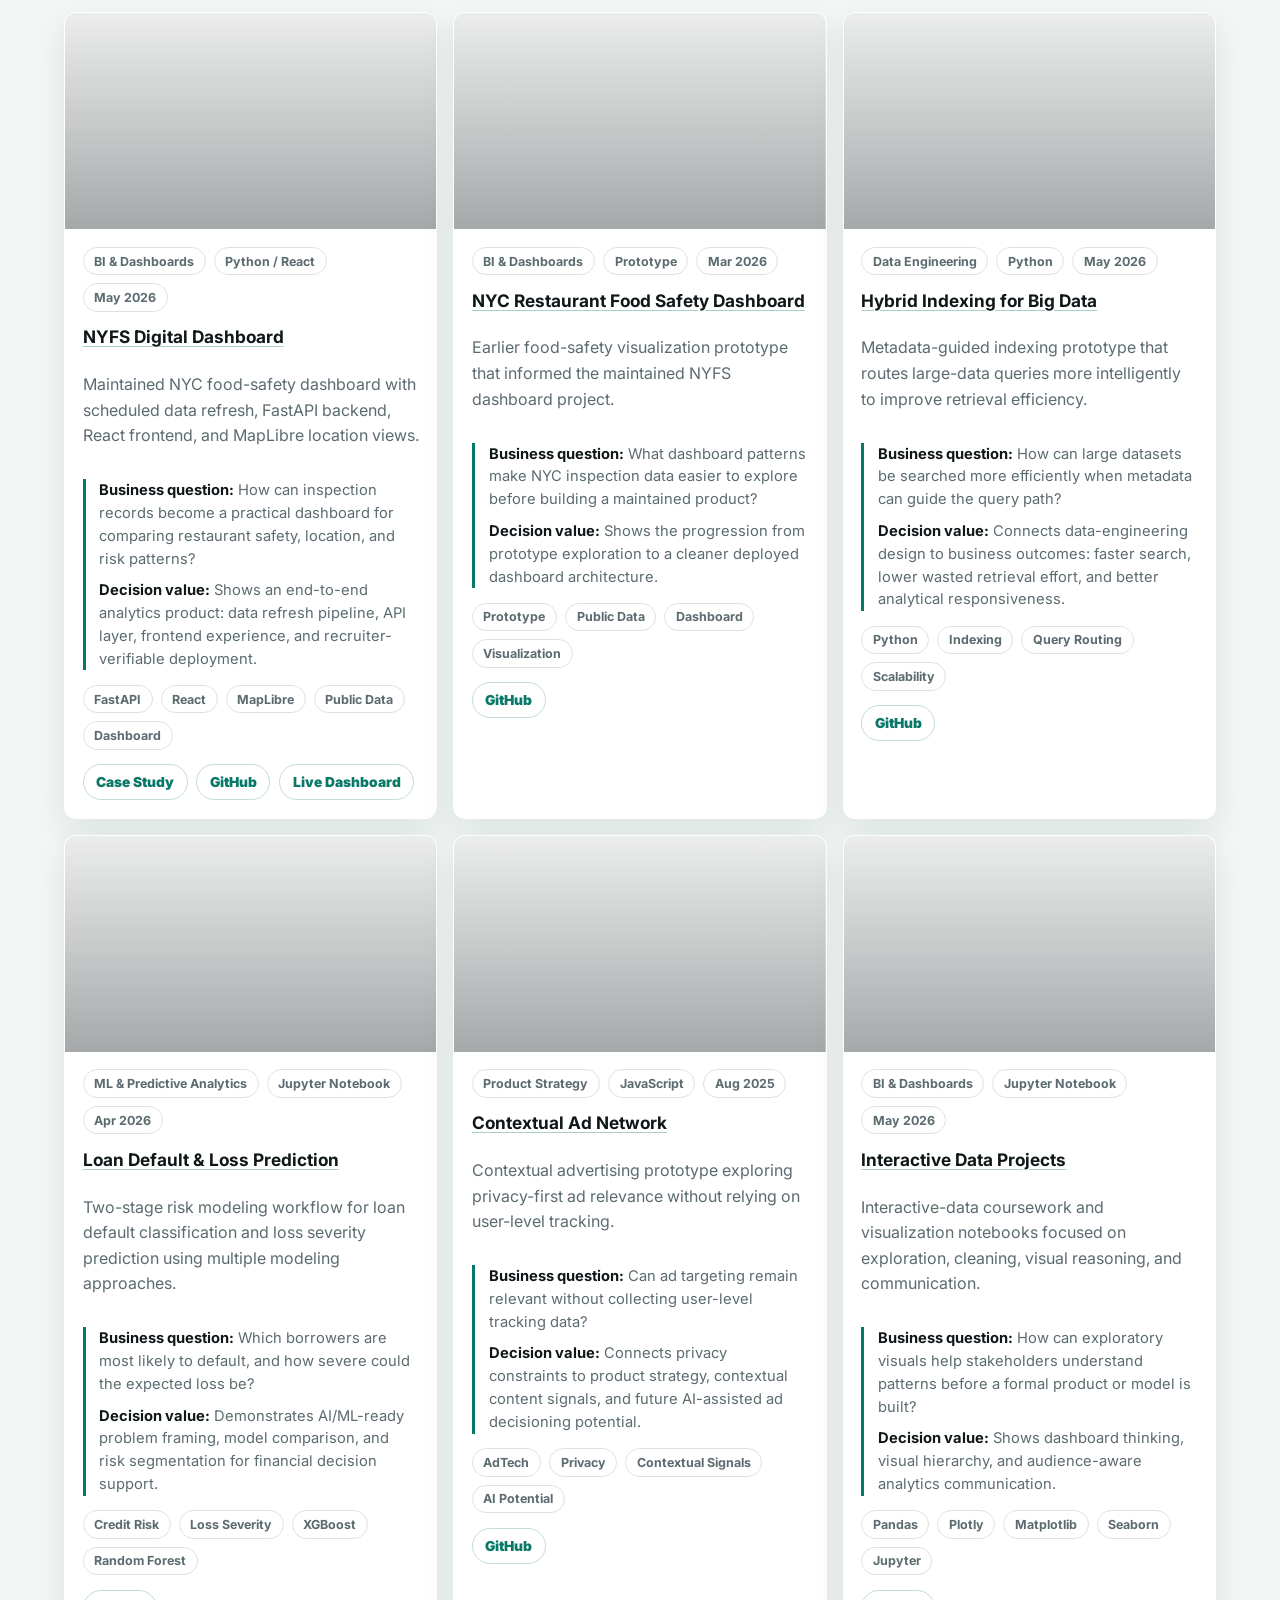
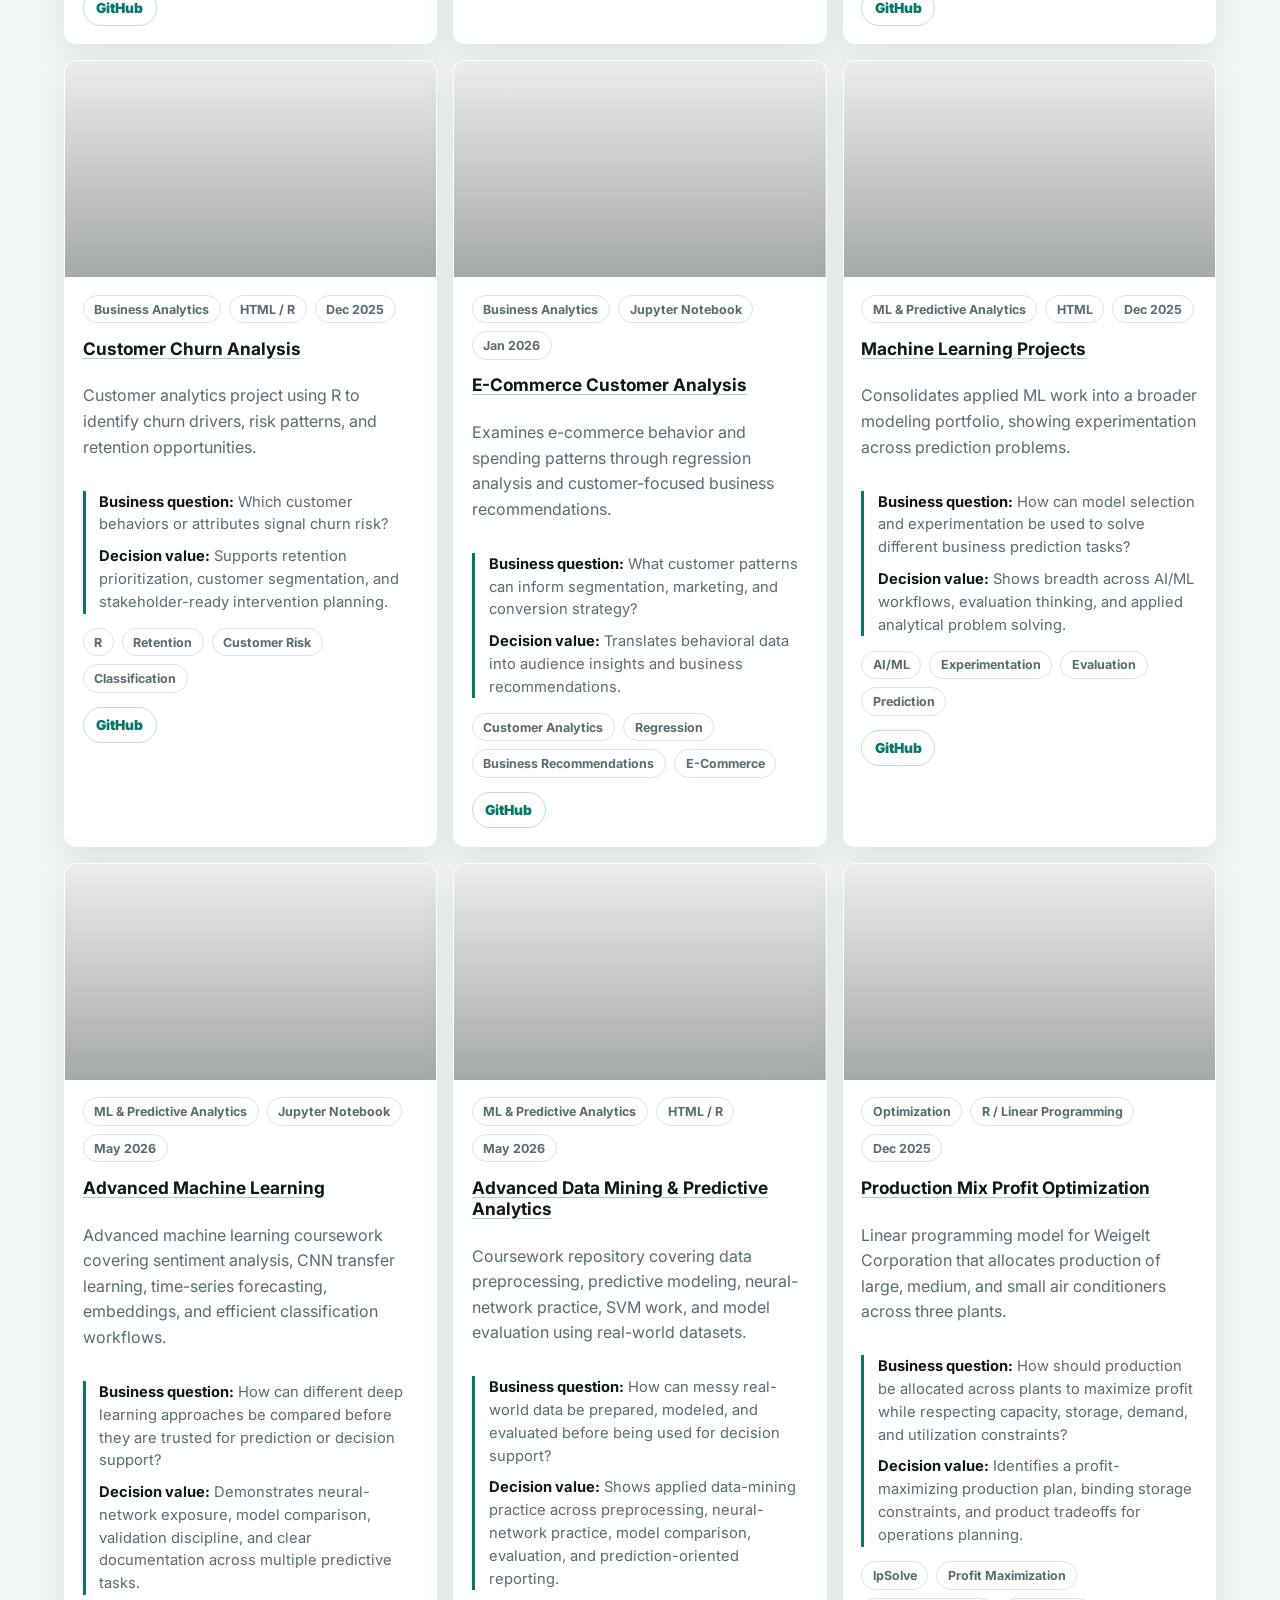
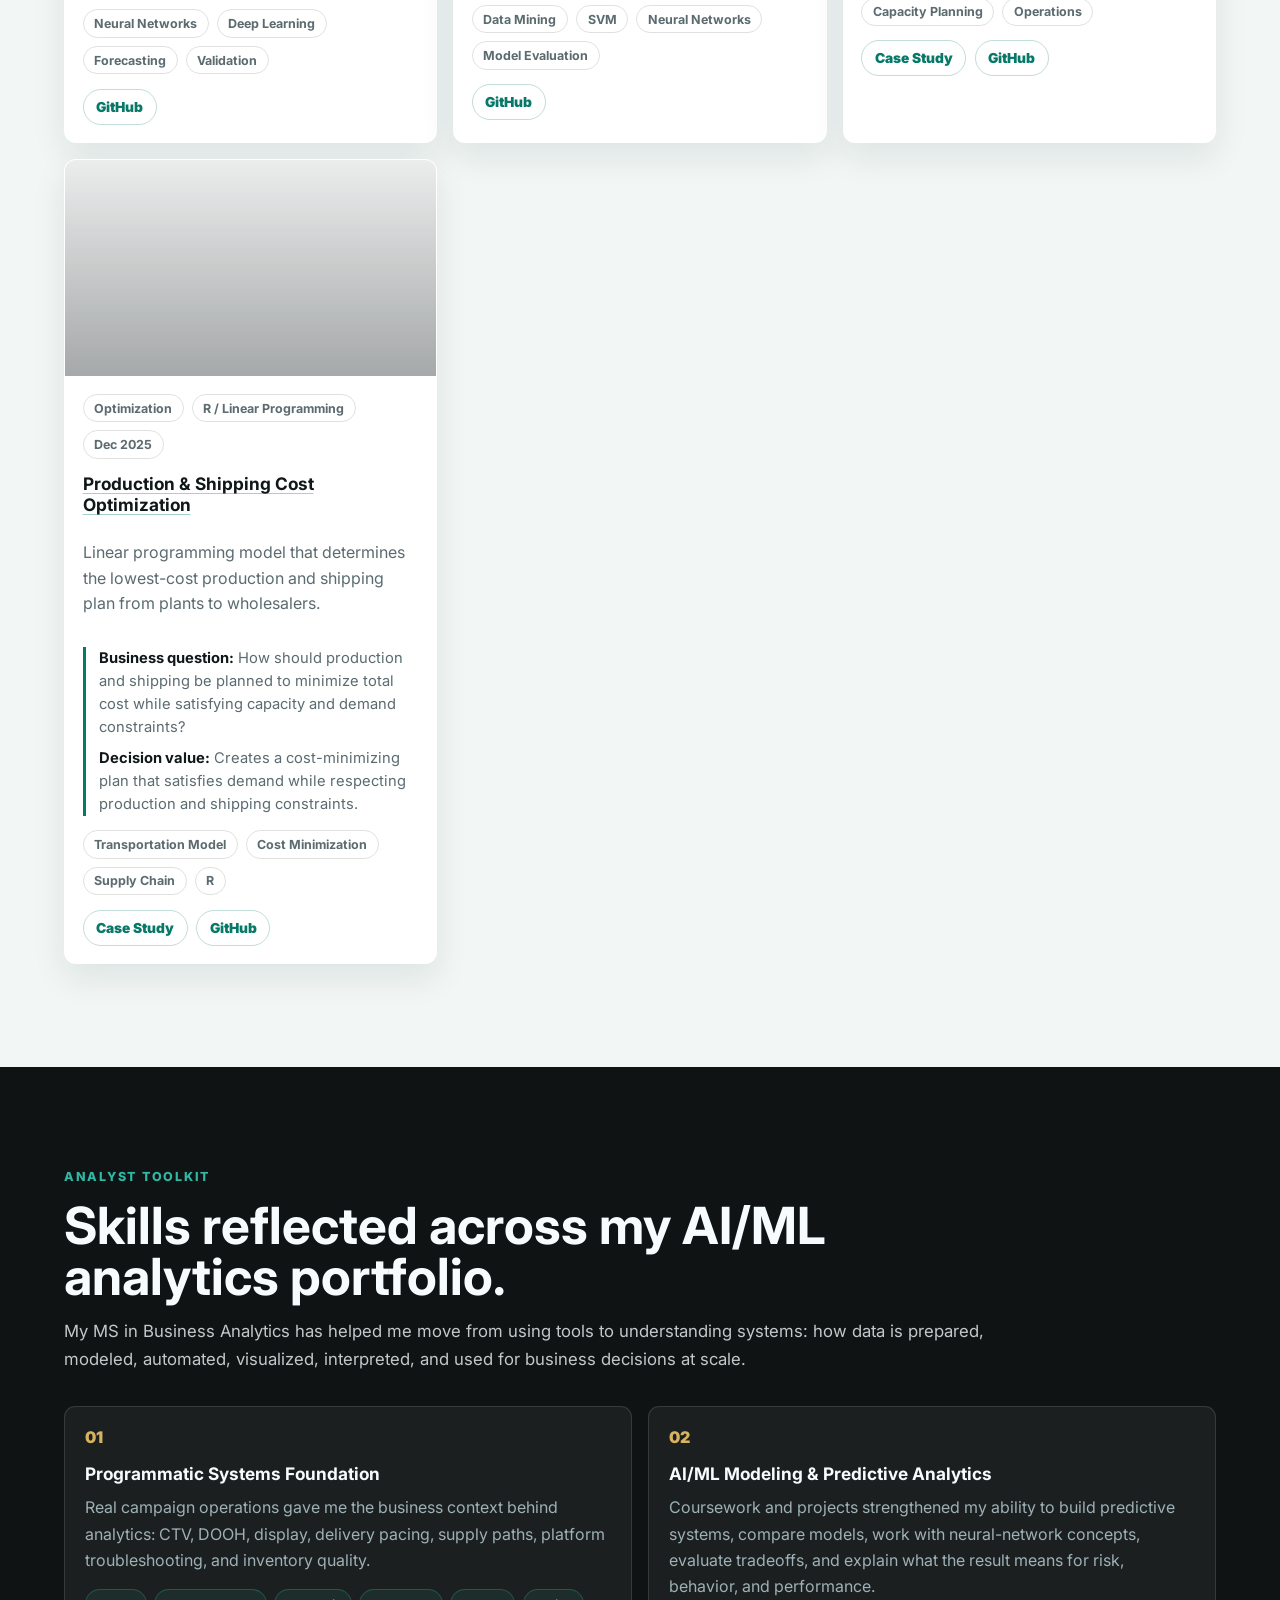
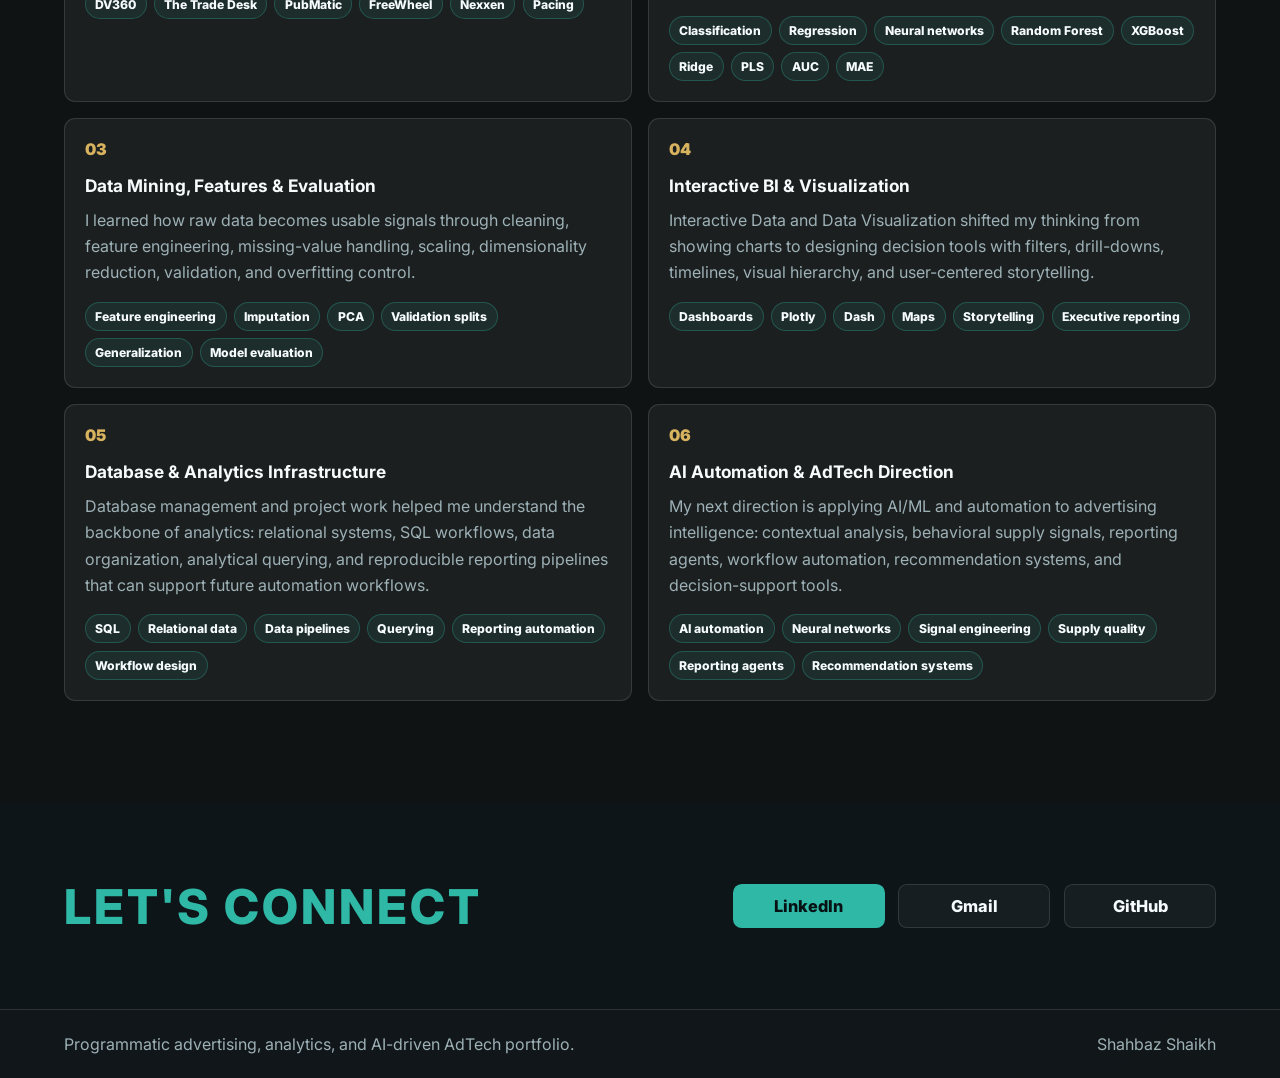
==== commit 61b568ee: "Finalize portfolio for public deployment" ====
--- a/index.html
+++ b/index.html
@@ -22,7 +22,7 @@
       href="https://fonts.googleapis.com/css2?family=Inter:wght@400;500;600;700;800&display=swap"
       rel="stylesheet"
     />
-    <link rel="stylesheet" href="styles.css?v=4" />
+    <link rel="stylesheet" href="styles.css?v=6" />
   </head>
   <body>
     <header class="site-header">
@@ -46,13 +46,13 @@
         <canvas class="hero-canvas" id="heroCanvas" aria-hidden="true"></canvas>
         <div class="hero-copy">
           <p class="welcome-badge">Welcome to my Portfolio</p>
-          <p class="eyebrow">Programmatic Advertising • Machine Learning • Business Analytics</p>
+          <p class="eyebrow">Programmatic Advertising • AI/ML Analytics • Business Analytics</p>
           <h1>Hi! I'm Shahbaz <span id="typedRole">Programmatic Analyst</span></h1>
           <p class="hero-lede">
             I connect real programmatic advertising experience with graduate-level business
-            analytics, machine learning coursework, and dashboard/product thinking. My work sits
-            between media operations, predictive modeling, optimization, and AI-driven AdTech
-            systems.
+            analytics, machine learning coursework, neural-network practice, and dashboard/product
+            thinking. My work sits between media operations, AI/ML modeling, automation-ready
+            workflows, optimization, and data products.
           </p>
           <div class="hero-actions">
             <a class="primary-button" href="#projects">Review Portfolio</a>
@@ -106,77 +106,110 @@
           <h2>Experience, analytics training, and project evidence in one story.</h2>
         </div>
         <div class="experience-layout">
-          <article class="experience-card">
-            <div class="experience-topline">
-              <div>
-                <h3>Associate Programmatic Account Manager</h3>
-                <p class="role-meta">Lemma Technologies • Jan 2024 - Jun 2025</p>
-              </div>
-              <span>AdTech + Analytics</span>
-            </div>
-            <p class="experience-summary">
-              Managed programmatic advertising operations across CTV, display, DOOH, and web
-              inventory while building an analytical view of delivery, pacing, reporting, and
-              campaign performance.
-            </p>
-            <div class="experience-columns">
-              <div>
-                <h4>Operational Scope</h4>
-                <p>Campaign delivery, pacing, inventory troubleshooting, and reporting workflows.</p>
-              </div>
-              <div>
-                <h4>Analytics Link</h4>
-                <p>KPI interpretation, SQL/Python reporting, and platform signal analysis.</p>
-              </div>
-            </div>
-            <div class="experience-points">
-              <span>Campaign analytics</span>
-              <span>Pacing optimization</span>
-              <span>Supply troubleshooting</span>
-              <span>SQL + Python reporting</span>
-              <span>Stakeholder coordination</span>
-            </div>
-          </article>
+          <div class="experience-stack">
+            <article class="experience-card">
+              <div class="experience-topline">
+                <div>
+                  <h3>Associate Programmatic Account Manager</h3>
+                  <p class="role-meta">Lemma Technologies • Jan 2024 - Jun 2025</p>
+                </div>
+                <span>AdTech + Analytics</span>
+              </div>
+              <p class="experience-summary">
+                Managed programmatic advertising operations across CTV, display, DOOH, and web
+                inventory while building an analytical view of delivery, pacing, reporting, and
+                campaign performance.
+              </p>
+              <div class="experience-columns">
+                <div>
+                  <h4>Operational Scope</h4>
+                  <p>Campaign delivery, pacing, inventory troubleshooting, and reporting workflows.</p>
+                </div>
+                <div>
+                  <h4>Analytics Link</h4>
+                  <p>KPI interpretation, SQL/Python reporting, and platform signal analysis.</p>
+                </div>
+              </div>
+              <div class="experience-points">
+                <span>Campaign analytics</span>
+                <span>Pacing optimization</span>
+                <span>Supply troubleshooting</span>
+                <span>SQL + Python reporting</span>
+                <span>Stakeholder coordination</span>
+              </div>
+            </article>
+
+            <article class="experience-card">
+              <div class="experience-topline">
+                <div>
+                  <h3>Branding, Digital Marketing & Communications Analytics Associate</h3>
+                  <p class="role-meta">Minimac Systems Private Limited • Sep 2022 - Dec 2023</p>
+                </div>
+                <span>BI + Marketing Analytics</span>
+              </div>
+              <p class="experience-summary">
+                Built marketing analytics and reporting workflows that connected campaign,
+                operational, vendor, and customer-facing data into business-ready dashboards and
+                planning inputs.
+              </p>
+              <div class="experience-columns">
+                <div>
+                  <h4>Analytics Scope</h4>
+                  <p>Dashboard reporting, data transformation, vendor analysis, and structured reporting templates.</p>
+                </div>
+                <div>
+                  <h4>QuickSight Product Work</h4>
+                  <p>Centralized marketing dashboard with CRM, advertising, and web analytics inputs for executive reporting.</p>
+                </div>
+              </div>
+              <div class="experience-points">
+                <span>Amazon QuickSight</span>
+                <span>Marketing dashboards</span>
+                <span>ETL and data quality</span>
+                <span>Forecasting support</span>
+                <span>Cost-benefit analysis</span>
+                <span>40% efficiency improvement</span>
+              </div>
+            </article>
+          </div>
           <aside class="education-card">
             <p class="eyebrow">Education</p>
             <h3>M.S. Business Analytics</h3>
             <p>Kent State University • Ohio, USA</p>
             <p class="gpa-line">GPA: <strong>3.81</strong></p>
             <p>
-              Portfolio focus markers across analytics, machine learning, marketing measurement,
-              BI, statistical modeling, and data systems. These show coursework emphasis, not
-              official course grades:
+              Coursework areas represented across my graduate program and portfolio projects:
             </p>
             <div class="course-markers" aria-label="Coursework focus markers">
-              <div class="course-marker" style="--value: 95%">
-                <span>Machine Learning</span><strong>95%</strong>
-              </div>
-              <div class="course-marker" style="--value: 94%">
-                <span>Predictive Analytics</span><strong>94%</strong>
-              </div>
-              <div class="course-marker" style="--value: 92%">
-                <span>Marketing Analytics</span><strong>92%</strong>
-              </div>
-              <div class="course-marker" style="--value: 92%">
-                <span>Business Intelligence</span><strong>92%</strong>
-              </div>
-              <div class="course-marker" style="--value: 91%">
-                <span>Data Visualization & Interactive Data</span><strong>91%</strong>
-              </div>
-              <div class="course-marker" style="--value: 90%">
-                <span>Advanced Data Mining</span><strong>90%</strong>
-              </div>
-              <div class="course-marker" style="--value: 89%">
-                <span>Customer Analytics</span><strong>89%</strong>
-              </div>
-              <div class="course-marker" style="--value: 88%">
-                <span>Statistical Modeling</span><strong>88%</strong>
-              </div>
-              <div class="course-marker" style="--value: 87%">
-                <span>Database Management</span><strong>87%</strong>
-              </div>
-              <div class="course-marker" style="--value: 86%">
-                <span>Advanced Machine Learning</span><strong>86%</strong>
+              <div class="course-marker">
+                <span>Machine Learning</span>
+              </div>
+              <div class="course-marker">
+                <span>Predictive Analytics</span>
+              </div>
+              <div class="course-marker">
+                <span>Marketing Analytics</span>
+              </div>
+              <div class="course-marker">
+                <span>Business Intelligence</span>
+              </div>
+              <div class="course-marker">
+                <span>Data Visualization & Interactive Data</span>
+              </div>
+              <div class="course-marker">
+                <span>Advanced Data Mining</span>
+              </div>
+              <div class="course-marker">
+                <span>Customer Analytics</span>
+              </div>
+              <div class="course-marker">
+                <span>Statistical Modeling</span>
+              </div>
+              <div class="course-marker">
+                <span>Database Management</span>
+              </div>
+              <div class="course-marker">
+                <span>Advanced Machine Learning</span>
               </div>
             </div>
           </aside>
@@ -186,7 +219,7 @@
       <section class="section featured-section">
         <div class="section-heading">
           <p class="eyebrow">Featured Repositories</p>
-          <h2>Priority projects for analytics, BI, and data roles</h2>
+          <h2>Priority projects for analytics, BI, AI/ML, and data roles</h2>
         </div>
         <div class="featured-grid" id="featuredProjects"></div>
       </section>
@@ -217,11 +250,11 @@
       <section class="section skills-section" id="skills">
         <div class="section-heading">
           <p class="eyebrow">Analyst Toolkit</p>
-          <h2>Skills reflected across my portfolio.</h2>
+          <h2>Skills reflected across my AI/ML analytics portfolio.</h2>
           <p class="section-lede">
             My MS in Business Analytics has helped me move from using tools to understanding
-            systems: how data is prepared, modeled, visualized, interpreted, and used for business
-            decisions at scale.
+            systems: how data is prepared, modeled, automated, visualized, interpreted, and used
+            for business decisions at scale.
           </p>
         </div>
         <div class="skills-flow">
@@ -244,15 +277,16 @@
           </article>
           <article class="skill-card">
             <span class="skill-step">02</span>
-            <h3>Machine Learning & Predictive Analytics</h3>
+            <h3>AI/ML Modeling & Predictive Analytics</h3>
             <p>
               Coursework and projects strengthened my ability to build predictive systems, compare
-              models, evaluate tradeoffs, and explain what the result means for risk, behavior, and
-              performance.
+              models, work with neural-network concepts, evaluate tradeoffs, and explain what the
+              result means for risk, behavior, and performance.
             </p>
             <div class="skill-tags">
               <span>Classification</span>
               <span>Regression</span>
+              <span>Neural networks</span>
               <span>Random Forest</span>
               <span>XGBoost</span>
               <span>Ridge</span>
@@ -301,7 +335,7 @@
             <p>
               Database management and project work helped me understand the backbone of analytics:
               relational systems, SQL workflows, data organization, analytical querying, and
-              reproducible reporting pipelines.
+              reproducible reporting pipelines that can support future automation workflows.
             </p>
             <div class="skill-tags">
               <span>SQL</span>
@@ -309,21 +343,23 @@
               <span>Data pipelines</span>
               <span>Querying</span>
               <span>Reporting automation</span>
+              <span>Workflow design</span>
             </div>
           </article>
           <article class="skill-card">
             <span class="skill-step">06</span>
-            <h3>AI-Driven AdTech Direction</h3>
-            <p>
-              My next direction is applying analytics and ML to advertising intelligence: contextual
-              AI, behavioral supply signals, privacy-first targeting, recommendation systems, and
-              agentic buying workflows.
-            </p>
-            <div class="skill-tags">
-              <span>Contextual AI</span>
+            <h3>AI Automation & AdTech Direction</h3>
+            <p>
+              My next direction is applying AI/ML and automation to advertising intelligence:
+              contextual analysis, behavioral supply signals, reporting agents, workflow
+              automation, recommendation systems, and decision-support tools.
+            </p>
+            <div class="skill-tags">
+              <span>AI automation</span>
+              <span>Neural networks</span>
               <span>Signal engineering</span>
               <span>Supply quality</span>
-              <span>Privacy-first ads</span>
+              <span>Reporting agents</span>
               <span>Recommendation systems</span>
             </div>
           </article>
@@ -347,6 +383,6 @@
       <span>Shahbaz Shaikh</span>
     </footer>
 
-    <script src="script.js?v=4"></script>
+    <script src="script.js?v=6"></script>
   </body>
 </html>
--- a/styles.css
+++ b/styles.css
@@ -304,15 +304,12 @@
 
 .course-marker {
   position: relative;
-  display: grid;
-  grid-template-columns: minmax(0, 1fr) auto;
+  display: block;
   gap: 0.75rem;
   overflow: hidden;
   border: 1px solid var(--line);
   border-radius: 0.55rem;
-  background:
-    linear-gradient(90deg, rgba(53, 208, 186, 0.2) var(--value), transparent var(--value)),
-    rgba(255, 255, 255, 0.045);
+  background: rgba(255, 255, 255, 0.045);
   padding: 0.62rem 0.72rem;
 }
 
@@ -359,6 +356,11 @@
   grid-template-columns: minmax(0, 0.95fr) minmax(28rem, 1.05fr);
   align-items: start;
   gap: clamp(0.85rem, 2vw, 1.15rem);
+}
+
+.experience-stack {
+  display: grid;
+  gap: 1rem;
 }
 
 .experience-card,
